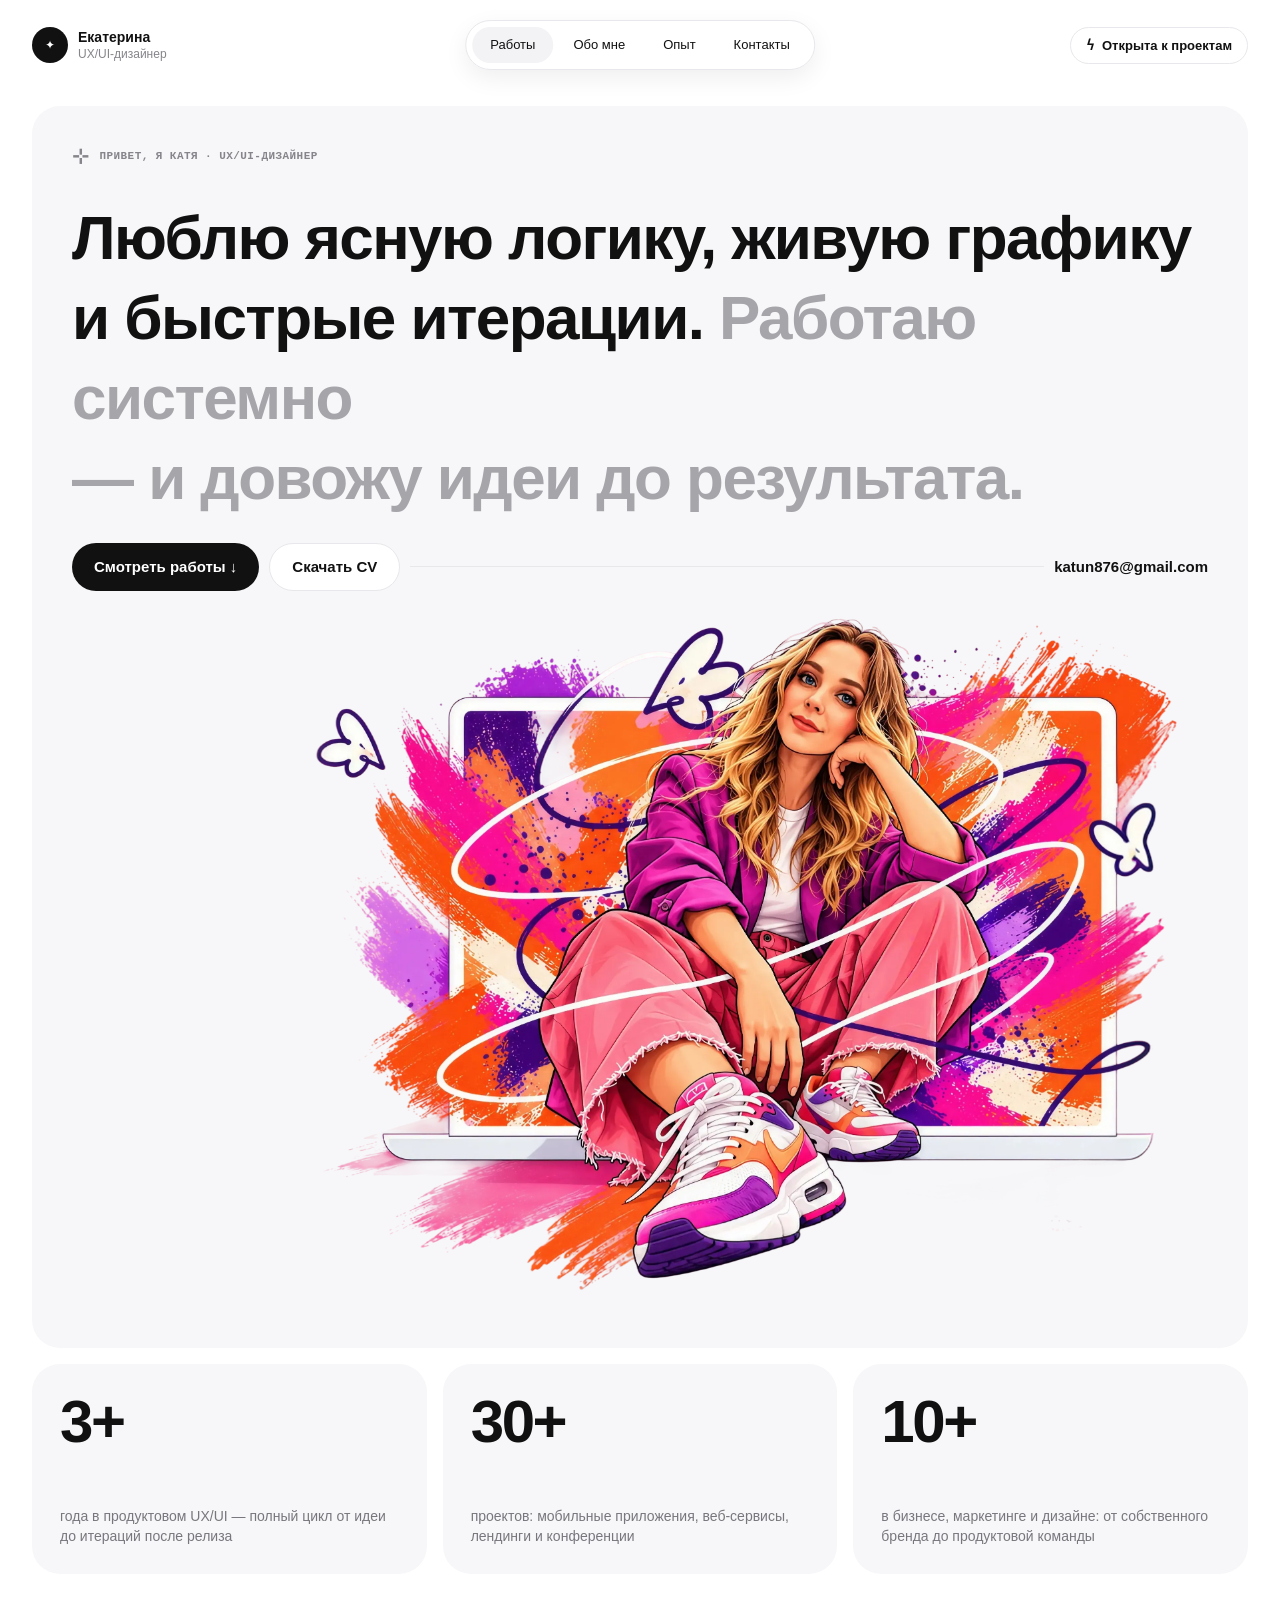
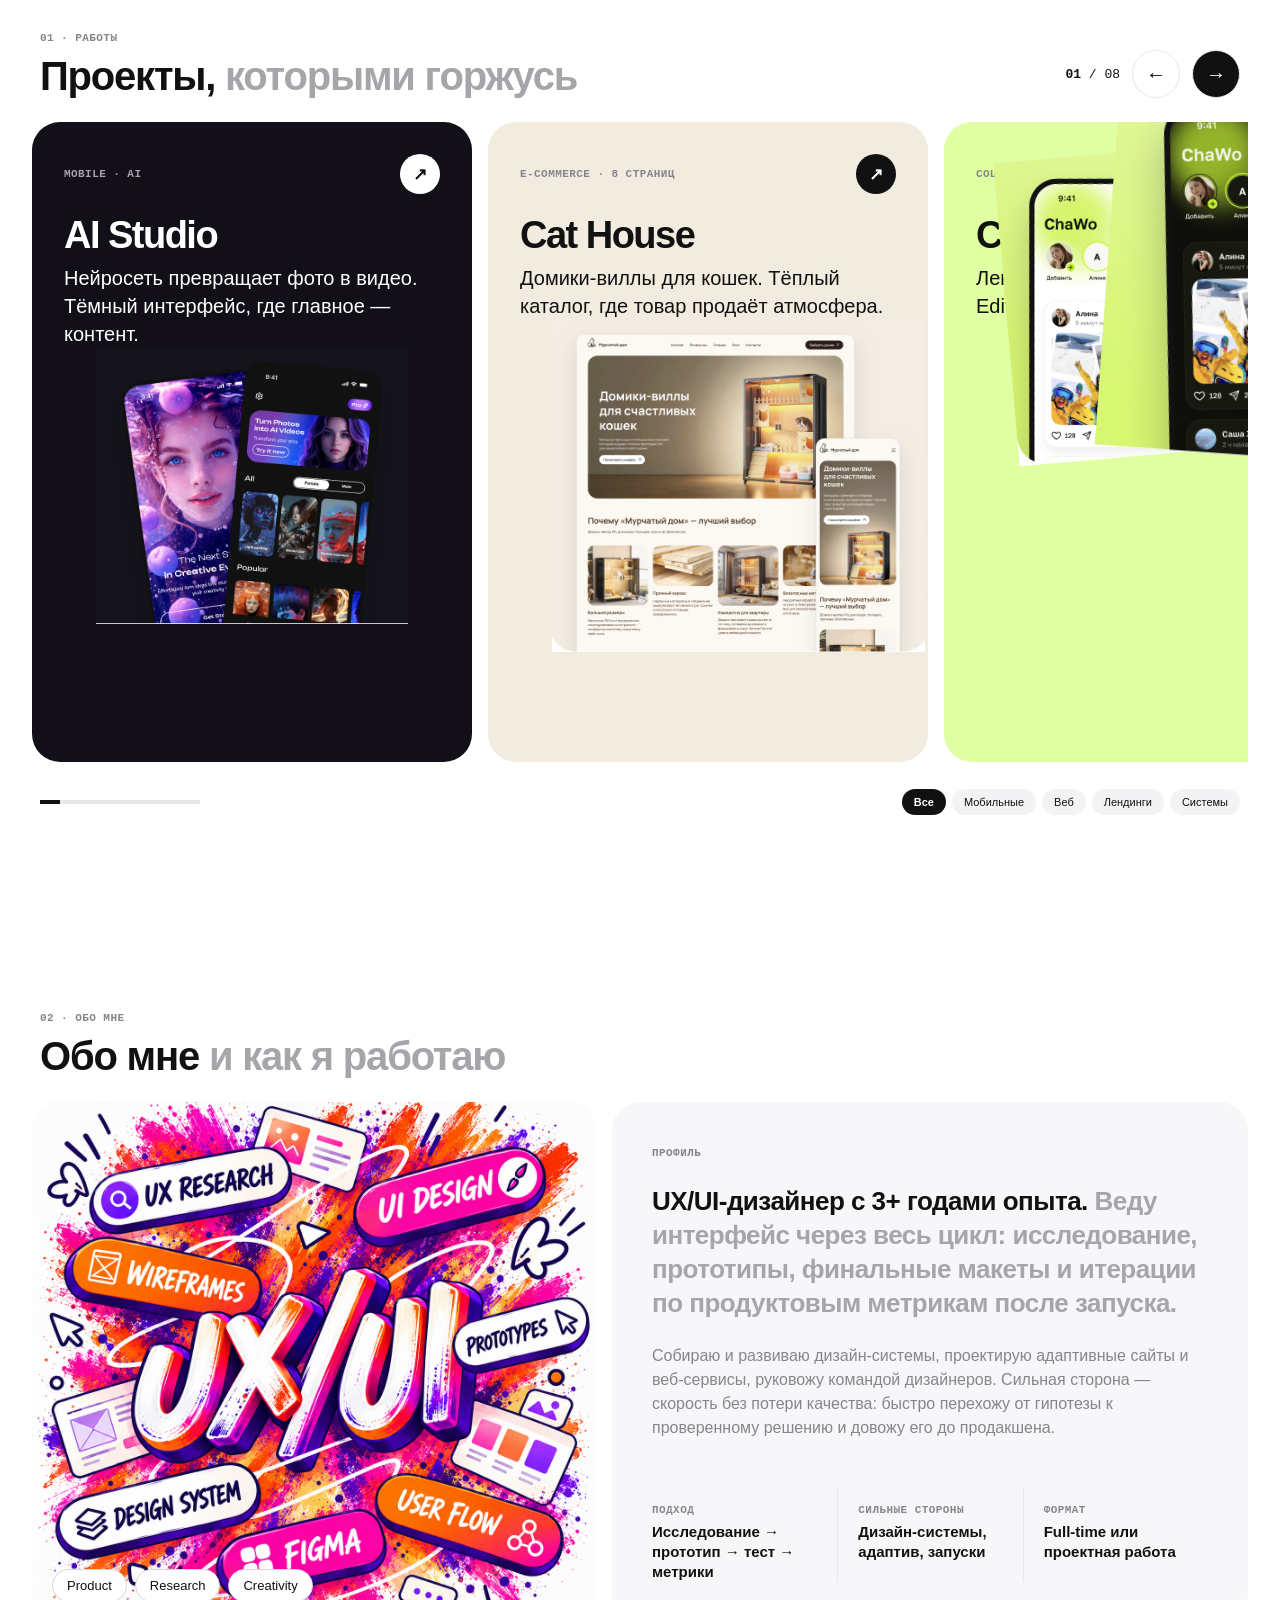
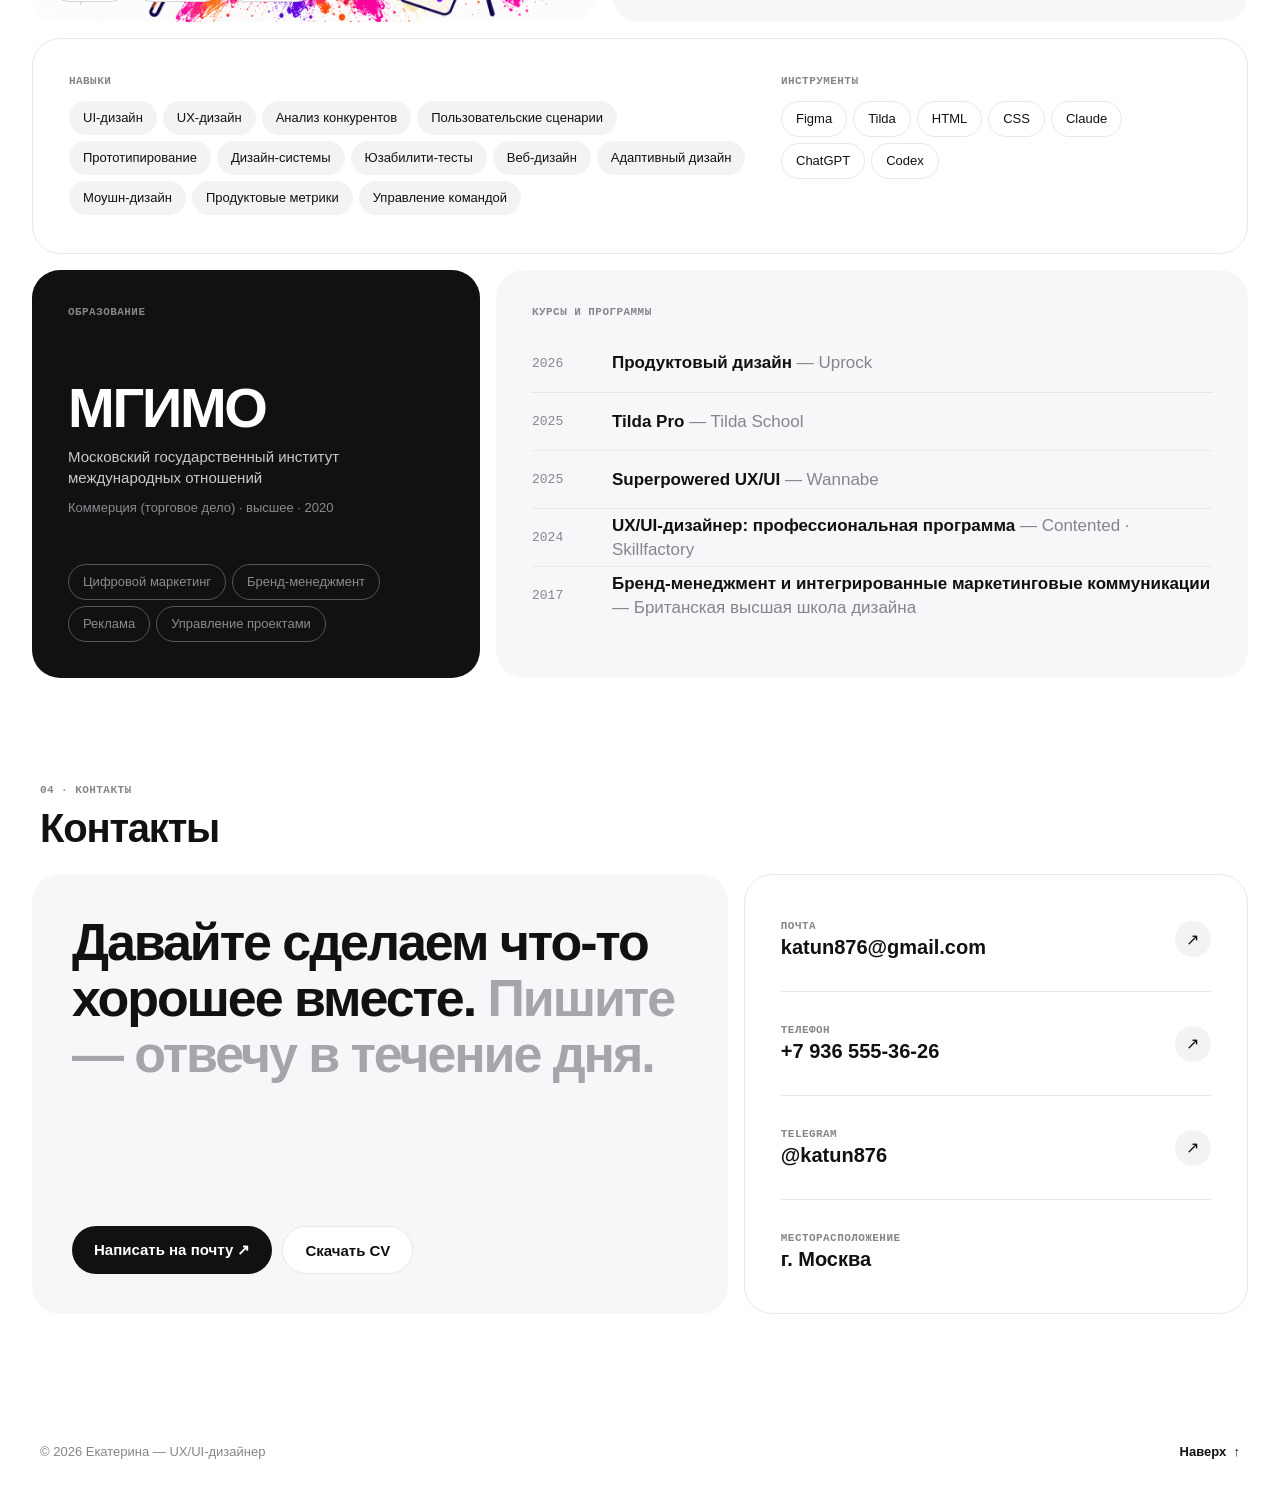
==== index.html @ 4072b6c9 "Upload portfolio site" ====
<!doctype html>
<html lang="ru">
<head>
  <meta charset="utf-8">
  <meta name="viewport" content="width=device-width, initial-scale=1">
  <meta name="description" content="Портфолио Екатерины — UX/UI-дизайнера">
  <title>Екатерина — UX/UI-дизайнер</title>
  <link rel="icon" type="image/svg+xml" href="data:image/svg+xml,%3Csvg xmlns='http://www.w3.org/2000/svg' viewBox='0 0 64 64'%3E%3Crect width='64' height='64' rx='16' fill='%23111111'/%3E%3Cpath d='M32 10l5.5 16.5L54 32l-16.5 5.5L32 54l-5.5-16.5L10 32l16.5-5.5L32 10z' fill='%23F5FF5C'/%3E%3C/svg%3E">
  <link rel="stylesheet" href="styles.css">
</head>
<body>
  <header class="site-header shell">
    <a class="identity" href="#top" aria-label="В начало страницы">
      <span class="identity__mark">✦</span>
      <span><b>Екатерина</b><small>UX/UI-дизайнер</small></span>
    </a>
    <nav class="nav" aria-label="Основная навигация">
      <a href="#works">Работы</a><a href="#about">Обо мне</a><a href="#experience">Опыт</a><a href="#contacts">Контакты</a>
    </nav>
    <a class="availability" href="mailto:katun876@gmail.com">ϟ&nbsp; Открыта к проектам</a>
    <button class="menu-button" type="button" aria-expanded="false" aria-controls="mobile-nav">Меню&nbsp; ☰</button>
    <div class="mobile-nav" id="mobile-nav">
      <a href="#works">Работы</a><a href="#about">Обо мне</a><a href="#experience">Опыт</a><a href="#contacts">Контакты</a>
    </div>
  </header>

  <main id="top">
    <section class="hero shell">
      <div class="eyebrow"><span>⊹</span> Привет, я Катя · UX/UI-дизайнер</div>
      <h1>Люблю ясную логику, живую графику<br class="desktop-only"> и быстрые итерации. <span>Работаю системно<br class="desktop-only"> — и довожу идеи до результата.</span></h1>
      <div class="hero__actions">
        <a class="button button--dark" href="#works">Смотреть работы ↓</a>
        <a class="button button--light cv-link" href="mailto:katun876@gmail.com?subject=Запрос%20CV">Скачать CV</a>
        <span class="hero__line"></span>
        <a class="hero__email" href="mailto:katun876@gmail.com">katun876@gmail.com</a>
      </div>
      <div class="hero__art"><picture><source media="(max-width: 700px)" srcset="assets/hero-mobile.png"><img src="assets/hero.png" alt="Яркая иллюстрация дизайнера за ноутбуком"></picture></div>
    </section>

    <section class="stats shell" aria-label="Опыт в цифрах">
      <article><strong>3+</strong><p>года в продуктовом UX/UI — полный цикл от идеи до итераций после релиза</p></article>
      <article><strong>30+</strong><p>проектов: мобильные приложения, веб-сервисы, лендинги и конференции</p></article>
      <article><strong>10+</strong><p>в бизнесе, маркетинге и дизайне: от собственного бренда до продуктовой команды</p></article>
    </section>

    <section class="works shell section" id="works">
      <div class="section-heading">
        <div><small>01 · Работы</small><h2>Проекты, <span>которыми горжусь</span></h2></div>
        <div class="carousel-nav"><span><b id="current-slide">01</b> / 08</span><button id="prev" aria-label="Предыдущая работа">←</button><button id="next" aria-label="Следующая работа">→</button></div>
      </div>
      <div class="project-track" id="project-track" tabindex="0">
        <article class="project project--ai">
          <div class="project__meta"><span>Mobile · AI</span><b>↗</b></div><h3>AI Studio</h3>
          <p>Нейросеть превращает фото в видео. Тёмный интерфейс, где главное — контент.</p>
          <img src="assets/project-ai.png" alt="Экраны мобильного приложения AI Studio">
        </article>
        <article class="project project--cat">
          <div class="project__meta"><span>E-commerce · 8 страниц</span><b>↗</b></div><h3>Cat House</h3>
          <p>Домики-виллы для кошек. Тёплый каталог, где товар продаёт атмосфера.</p>
          <img src="assets/project-cat.png" alt="Макет интернет-магазина Cat House">
        </article>
        <article class="project project--chawo">
          <div class="project__meta"><span>Соцсеть · 4 концепта</span><b>↗</b></div><h3>ChaWo</h3>
          <p>Лента соцсети в двух стилях — Glass и Editorial, светлая и тёмная.</p>
          <div class="phones"><img src="assets/project-chawo-a.png" alt="Светлый экран ChaWo"><img src="assets/project-chawo-b.png" alt="Тёмный экран ChaWo"></div>
        </article>
        <article class="project project--camp"><div class="project__meta"><span>Лендинг · 2025</span><b>↗</b></div><h3>BigTech Camp</h3><p>Карьерный лагерь для тех, кто хочет войти в большую технологическую компанию.</p><img class="project-visual project-visual--bigtech" src="assets/project-bigtech.png" alt="Визуал проекта BigTech Camp"></article>
        <article class="project project--workspace"><div class="project__meta"><span>Web-service · UX/UI</span><b>↗</b></div><h3>Workspace</h3><p>Сервис для спокойной командной работы и прозрачного статуса задач.</p><div class="workspace-visual"><img src="assets/project-workspace-a.png" alt="Экран видеонаблюдения Workspace"><img src="assets/project-workspace-b.png" alt="Второй экран Workspace"></div></article>
        <article class="project project--mars"><div class="project__meta"><span>Лендинг · концепт</span><b>↗</b></div><h3>Mars Meal</h3><p>Сервис доставки еды с космическим характером и яркой графикой.</p><img class="project-visual project-visual--mars" src="assets/project-mars.jpg" alt="Визуал проекта Mars Meal"></article>
        <article class="project project--anwin"><div class="project__meta"><span>E-commerce · UX</span><b>↗</b></div><h3>ANWIN</h3><p>Каталог, где сложный выбор становится быстрым и понятным.</p><img class="project-visual project-visual--anwin" src="assets/project-anwin.png" alt="Макет сайта ANWIN"></article>
        <article class="project project--more"><div class="project__meta"><span>Больше работ</span><b>↗</b></div><h3>Полное портфолио</h3><p>Покажу процесс, исследования и ещё больше макетов — напишите мне.</p><a class="button button--light" href="mailto:katun876@gmail.com">Подробнее ↗</a></article>
      </div>
      <div class="track-footer"><span class="progress"><i></i></span><div class="filters"><b>Все</b><span>Мобильные</span><span>Веб</span><span>Лендинги</span><span>Системы</span></div></div>
    </section>

    <section class="about shell section" id="about">
      <div class="section-heading"><div><small>02 · Обо мне</small><h2>Обо мне <span>и как я работаю</span></h2></div></div>
      <div class="about-grid">
        <article class="about-art"><picture><source media="(max-width: 700px)" srcset="assets/about-mobile.png"><img src="assets/about-desktop.png" alt="Иллюстрация о процессе UX/UI-дизайна"></picture><div><span>Product</span><span>Research</span><span>Creativity</span></div></article>
        <article class="profile-card">
          <div><small>Профиль</small><h3>UX/UI-дизайнер с 3+ годами опыта. <span>Веду интерфейс через весь цикл: исследование, прототипы, финальные макеты и итерации по продуктовым метрикам после запуска.</span></h3><p>Собираю и развиваю дизайн-системы, проектирую адаптивные сайты и веб-сервисы, руковожу командой дизайнеров. Сильная сторона — скорость без потери качества: быстро перехожу от гипотезы к проверенному решению и довожу его до продакшена.</p></div>
          <div class="profile-facts"><div><small>Подход</small><b>Исследование → прототип → тест → метрики</b></div><div><small>Сильные стороны</small><b>Дизайн-системы, адаптив, запуски</b></div><div><small>Формат</small><b>Full-time или проектная работа</b></div></div>
        </article>
      </div>
    </section>

    <section class="skills shell" aria-label="Навыки и инструменты">
      <div><small>Навыки</small><div class="chips"><span>UI-дизайн</span><span>UX-дизайн</span><span>Анализ конкурентов</span><span>Пользовательские сценарии</span><span>Прототипирование</span><span>Дизайн-системы</span><span>Юзабилити-тесты</span><span>Веб-дизайн</span><span>Адаптивный дизайн</span><span>Моушн-дизайн</span><span>Продуктовые метрики</span><span>Управление командой</span></div></div>
      <div><small>Инструменты</small><div class="chips chips--outline"><span>Figma</span><span>Tilda</span><span>HTML</span><span>CSS</span><span>Claude</span><span>ChatGPT</span><span>Codex</span></div></div>
    </section>

    <section class="education shell" id="experience">
      <article class="university"><small>Образование</small><div><h2>МГИМО</h2><p>Московский государственный институт международных отношений</p><em>Коммерция (торговое дело) · высшее · 2020</em></div><div class="chips chips--dark"><span>Цифровой маркетинг</span><span>Бренд-менеджмент</span><span>Реклама</span><span>Управление проектами</span></div></article>
      <article class="courses"><small>Курсы и программы</small><ul><li><time>2026</time><b>Продуктовый дизайн <span>— Uprock</span></b></li><li><time>2025</time><b>Tilda Pro <span>— Tilda School</span></b></li><li><time>2025</time><b>Superpowered UX/UI <span>— Wannabe</span></b></li><li><time>2024</time><b>UX/UI-дизайнер: профессиональная программа <span>— Contented · Skillfactory</span></b></li><li><time>2017</time><b>Бренд-менеджмент и интегрированные маркетинговые коммуникации <span>— Британская высшая школа дизайна</span></b></li></ul></article>
    </section>

    <section class="contacts shell section" id="contacts">
      <div class="section-heading"><div><small>04 · Контакты</small><h2>Контакты</h2></div></div>
      <div class="contact-grid">
        <article class="cta"><h2>Давайте сделаем что-то хорошее вместе. <span>Пишите — отвечу в течение дня.</span></h2><div><a class="button button--dark" href="mailto:katun876@gmail.com">Написать на почту ↗</a><a class="button button--light cv-link" href="mailto:katun876@gmail.com?subject=Запрос%20CV">Скачать CV</a></div></article>
        <article class="contact-list"><a href="mailto:katun876@gmail.com"><span><small>Почта</small><b>katun876@gmail.com</b></span><i>↗</i></a><a href="tel:+79365553626"><span><small>Телефон</small><b>+7 936 555-36-26</b></span><i>↗</i></a><a href="https://t.me/katun876"><span><small>Telegram</small><b>@katun876</b></span><i>↗</i></a><div><span><small>Месторасположение</small><b>г. Москва</b></span></div></article>
      </div>
    </section>
  </main>

  <footer class="footer shell"><span>© 2026 Екатерина — UX/UI-дизайнер</span><a href="#top">Наверх&nbsp; ↑</a></footer>
  <script src="script.js"></script>
</body>
</html>
---- styles.css ----
:root{--ink:#111;--muted:#85858b;--soft:#a5a5aa;--panel:#f7f7f9;--line:#e8e8ec;--radius:28px}*{box-sizing:border-box}html{scroll-behavior:smooth}body{margin:0;color:var(--ink);background:#fff;font-family:Inter,-apple-system,BlinkMacSystemFont,"Segoe UI",Arial,sans-serif;-webkit-font-smoothing:antialiased}.shell{width:calc(100% - 64px);max-width:1376px;margin-left:auto;margin-right:auto}a{color:inherit;text-decoration:none}.site-header{height:106px;display:flex;align-items:flex-start;padding-top:20px;position:relative}.identity{width:300px;display:flex;align-items:center;gap:10px;margin-top:7px}.identity__mark{width:36px;height:36px;border-radius:50%;display:grid;place-items:center;background:#111;color:#fff;font-size:12px}.identity span:last-child{display:flex;flex-direction:column}.identity b{font-size:14px;line-height:18px}.identity small{font-size:12px;color:var(--muted);line-height:16px}.nav{position:absolute;left:50%;transform:translateX(-50%);height:50px;border:1px solid var(--line);border-radius:999px;padding:6px;display:flex;gap:2px;box-shadow:0 8px 24px #1111}.nav a{font-size:13px;padding:10px 18px;border-radius:99px}.nav a:first-child{background:#f3f3f6}.availability{margin:7px 0 0 auto;border:1px solid var(--line);border-radius:99px;padding:10px 15px;font-size:13px;font-weight:600}.menu-button,.mobile-nav{display:none}.hero{height:1242px;border-radius:var(--radius);background:var(--panel);padding:40px;overflow:hidden;display:flex;flex-direction:column}.eyebrow,section small,.project__meta span,.contact-list small{font-family:"IBM Plex Mono",ui-monospace,SFMono-Regular,Menlo,monospace;text-transform:uppercase;color:var(--muted);letter-spacing:.04em;font-size:11px;font-weight:600}.eyebrow{display:flex;gap:10px;align-items:center}.eyebrow span{font:700 20px/1 Inter,sans-serif}.hero h1{margin:32px 0 24px;font-size:62px;line-height:1.29;letter-spacing:-.025em;font-weight:550}.hero h1 span,.section-heading h2 span,.profile-card h3 span,.cta h2 span{color:var(--soft)}.hero__actions{height:50px;display:flex;gap:10px;align-items:center}.button{display:inline-flex;align-items:center;justify-content:center;min-height:48px;padding:13px 22px;border-radius:999px;font-size:15px;font-weight:600;white-space:nowrap}.button--dark{background:#111;color:#fff}.button--light{background:#fff;border:1px solid var(--line)}.hero__line{height:1px;background:var(--line);flex:1}.hero__email{font-size:15px;font-weight:600}.hero__art{flex:1;min-height:0;margin-top:32px;display:flex;justify-content:center;align-items:flex-end}.hero__art img{width:120%;max-width:none;height:100%;object-fit:contain}.stats{height:226px;padding:16px 0 0;display:grid;grid-template-columns:repeat(3,1fr);gap:16px}.stats article{background:var(--panel);border-radius:var(--radius);padding:28px;display:flex;flex-direction:column;justify-content:space-between}.stats strong{font-size:60px;line-height:1;letter-spacing:-.04em}.stats p{font-size:14px;line-height:20px;margin:0;color:#77777d;max-width:390px}.section{scroll-margin-top:20px}.works{height:932px;padding-top:48px;overflow:visible}.section-heading{min-height:100px;padding:0 8px 24px;display:flex;justify-content:space-between;align-items:flex-end}.section-heading small{display:block;margin-bottom:10px}.section-heading h2{font-size:40px;line-height:44px;letter-spacing:-.03em;margin:0}.carousel-nav{display:flex;align-items:center;gap:12px;font:13px ui-monospace,monospace}.carousel-nav button{width:48px;height:48px;border-radius:50%;border:1px solid var(--line);background:#fff;font-size:20px;cursor:pointer}.carousel-nav button:last-child{background:#111;color:#fff}.project-track{height:640px;display:flex;gap:16px;overflow-x:auto;scroll-snap-type:x mandatory;scrollbar-width:none}.project-track::-webkit-scrollbar{display:none}.project{position:relative;flex:0 0 440px;height:640px;border-radius:28px;padding:32px;overflow:hidden;scroll-snap-align:start}.project__meta{display:flex;align-items:center;justify-content:space-between}.project__meta b{display:grid;place-items:center;width:40px;height:40px;border-radius:50%;font-size:17px}.project h3{font-size:38px;line-height:46px;margin:18px 0 6px;letter-spacing:-.04em}.project p{font-size:20px;line-height:28px;margin:0;max-width:376px}.project>img{position:absolute;bottom:-1px;left:32px;width:calc(100% - 64px)}.project--ai{background:#130f18;color:#fff}.project--ai .project__meta span{color:#aaa1ad}.project--ai .project__meta b{background:#fff;color:#111}.project--cat{background:#f2ece0}.project--cat .project__meta b,.project--chawo .project__meta b{background:#111;color:#fff}.project--cat>img{bottom:0;width:373px}.project--chawo{background:#dfffa2}.phones img{position:absolute;width:272px;bottom:-135px}.phones img:first-child{left:30px;transform:rotate(-5deg)}.phones img:last-child{right:-28px;transform:rotate(4deg)}.project--camp{background:#ec553e;color:#111}.project--workspace{background:#d4d6ff}.project--mars{background:#151849;color:#fff}.project--anwin{background:#ededed}.project--more{background:#111;color:#fff;display:flex;flex-direction:column}.project--more .button{margin-top:auto;color:#111;align-self:flex-start}.project-placeholder{font-size:80px;font-weight:800;line-height:.78;letter-spacing:-.08em;position:absolute;bottom:30px;right:28px;opacity:.84}.track-footer{height:80px;display:flex;align-items:center;justify-content:space-between;padding:0 8px}.progress{width:160px;height:4px;background:#e6e6e8;display:block}.progress i{display:block;height:100%;width:20%;background:#111;transition:width .2s}.filters{display:flex;gap:6px}.filters>*{padding:7px 12px;border-radius:99px;background:#f3f3f6;font-size:11px}.filters b{background:#111;color:#fff}.about{height:732px}.about .section-heading{height:196px;padding-top:96px}.about-grid{height:520px;display:grid;grid-template-columns:564px 1fr;gap:16px}.about-art{position:relative;border-radius:var(--radius);overflow:hidden;background:#eee}.about-art picture,.about-art img{width:100%;height:100%;display:block;object-fit:cover}.about-art>div{position:absolute;bottom:20px;left:20px;display:flex;gap:8px}.about-art span{background:#fff;border:1px solid #d6d6d6;border-radius:99px;padding:8px 14px;font-size:13px}.profile-card{background:var(--panel);border-radius:var(--radius);padding:40px;display:flex;flex-direction:column;justify-content:space-between}.profile-card h3{font-size:26px;line-height:34px;letter-spacing:-.02em;margin:24px 0}.profile-card p{font-size:16px;line-height:24px;color:var(--muted);margin:0}.profile-facts{display:grid;grid-template-columns:repeat(3,1fr)}.profile-facts>div{padding-top:16px}.profile-facts>div+div{border-left:1px solid var(--line);padding-left:20px}.profile-facts small{display:block;margin-bottom:6px}.profile-facts b{font-size:15px;line-height:20px}.skills{min-height:216px;border:1px solid var(--line);border-radius:var(--radius);padding:36px;display:grid;grid-template-columns:1fr 430px;gap:28px}.skills small,.university small,.courses>small{display:block;margin-bottom:14px}.chips{display:flex;flex-wrap:wrap;gap:6px}.chips span{padding:8px 14px;border-radius:99px;background:#f3f3f6;font-size:13px;line-height:18px}.chips--outline span{background:#fff;border:1px solid var(--line)}.education{height:424px;padding-top:16px;display:grid;grid-template-columns:448px 1fr;gap:16px}.university{height:408px;border-radius:var(--radius);padding:36px;background:#111;color:#fff;display:flex;flex-direction:column;justify-content:space-between}.university h2{font-size:56px;line-height:56px;letter-spacing:-.04em;margin:0 0 10px}.university p{font-size:15px;line-height:21px;color:#c9c9ce;margin:0 0 10px}.university em{font-style:normal;color:#8a8a90;font-size:13px}.chips--dark span{background:transparent;border:1px solid #555;color:#8a8a90}.courses{background:var(--panel);border-radius:var(--radius);padding:36px 36px 14px}.courses ul{list-style:none;padding:0;margin:16px 0 0}.courses li{min-height:58px;border-top:1px solid var(--line);display:grid;grid-template-columns:80px 1fr;align-items:center}.courses li:first-child{border-top:0}.courses time{font:13px ui-monospace,monospace;color:var(--muted)}.courses b{font-size:17px;line-height:24px}.courses b span{color:var(--muted);font-weight:500}.contacts{height:748px}.contacts .section-heading{height:196px;padding-top:96px}.contact-grid{display:grid;grid-template-columns:1.38fr 1fr;gap:16px}.cta,.contact-list{height:440px;border-radius:var(--radius)}.cta{padding:40px;background:var(--panel);display:flex;flex-direction:column;justify-content:space-between}.cta h2{font-size:52px;line-height:56px;letter-spacing:-.04em;margin:0}.cta>div{display:flex;gap:10px}.contact-list{border:1px solid var(--line);padding:12px 36px}.contact-list>a,.contact-list>div{height:104px;border-top:1px solid var(--line);display:flex;align-items:center;justify-content:space-between}.contact-list>a:first-child{border-top:0}.contact-list span{display:flex;flex-direction:column;gap:4px}.contact-list b{font-size:20px}.contact-list i{font-style:normal;width:36px;height:36px;border-radius:50%;background:#f3f3f6;display:grid;place-items:center}.footer{height:80px;display:flex;align-items:flex-start;padding:18px 8px 0;justify-content:space-between;color:var(--muted);font-size:13px}.footer a{color:#111;font-weight:600}
@media(max-width:700px){:root{--radius:18px}.shell{width:calc(100% - 32px);max-width:none}.site-header{height:74px;padding-top:12px;align-items:flex-start}.identity,.nav{display:none}.availability{margin:0;font-size:11px;height:36px;padding:9px 12px}.menu-button{display:block;margin-left:auto;height:36px;border:1px solid var(--line);border-radius:99px;padding:0 13px;background:#fff;font-weight:600}.mobile-nav{display:flex;position:absolute;z-index:10;top:54px;right:0;left:0;flex-direction:column;background:#111;color:#fff;border-radius:18px;padding:10px;opacity:0;pointer-events:none;transform:translateY(-8px);transition:.2s}.mobile-nav.open{opacity:1;pointer-events:auto;transform:none}.mobile-nav a{padding:13px}.desktop-only{display:none}.hero{height:658px;padding:22px;border-radius:18px}.eyebrow{font-size:8px;gap:6px}.eyebrow span{font-size:13px}.hero h1{font-size:29px;line-height:31px;letter-spacing:-.035em;margin:18px 0 16px}.hero__actions{height:42px}.button{min-height:42px;padding:10px 16px;font-size:12px}.hero__actions .cv-link{font-size:0;width:42px;padding:0}.hero__actions .cv-link:after{content:"CV";font-size:12px}.hero__line,.hero__email{display:none}.hero__art{margin:14px -12px -8px;align-items:center}.hero__art img{width:145%;height:auto}.stats{height:486px;padding-top:12px;display:flex;flex-direction:column;gap:8px}.stats article{height:150px;padding:22px;border-radius:18px}.stats strong{font-size:48px}.stats p{font-size:11px;line-height:15px;max-width:290px}.works{height:740px;padding-top:12px;overflow:hidden}.section-heading{min-height:132px;padding:40px 8px 12px;align-items:flex-end}.section-heading small{font-size:8px;margin-bottom:7px}.section-heading h2{font-size:26px;line-height:28px;max-width:300px}.carousel-nav{gap:6px}.carousel-nav>span{display:none}.carousel-nav button{width:32px;height:32px;font-size:14px}.project-track{height:448px;overflow-x:auto;gap:12px}.project{flex-basis:308px;height:448px;padding:22px;border-radius:18px}.project__meta span{font-size:8px}.project__meta b{width:30px;height:30px;font-size:12px}.project h3{font-size:26px;line-height:30px;margin:12px 0 4px}.project p{font-size:14px;line-height:18px}.project>img{left:22px;width:calc(100% - 44px)}.project--cat>img{bottom:0;width:261px}.phones img{width:190px;bottom:-98px}.phones img:first-child{left:12px}.phones img:last-child{right:-25px}.project-placeholder{font-size:60px}.track-footer{height:40px;padding:0}.progress{width:100%;height:4px}.filters{display:none}.about{height:1128px}.about .section-heading{height:139px;padding:40px 8px 12px}.about-grid{height:977px;display:block}.about-art{position:absolute;margin:454px 22px 0;width:calc(100% - 76px);height:296px;z-index:1;background:transparent}.about-art picture,.about-art img{object-fit:contain}.about-art>div{display:none}.profile-card{height:1001px;padding:22px;border-radius:18px;justify-content:flex-start}.profile-card h3{font-size:20px;line-height:26px;margin:20px 0}.profile-card p{font-size:14px;line-height:20px}.profile-facts{display:block;margin-top:auto}.profile-facts>div{min-height:69px;padding:15px 0}.profile-facts>div+div{border-left:0;border-top:1px solid var(--line);padding-left:0}.profile-facts small{font-size:8px}.profile-facts b{font-size:13px;line-height:18px}.skills{min-height:518px;margin-top:12px;padding:22px;display:block;border-radius:18px}.skills>div+div{margin-top:24px}.skills small{font-size:8px}.chips{gap:6px}.chips span{font-size:11px;line-height:16px;padding:7px 11px}.education{height:auto;padding-top:12px;display:block}.university{height:336px;padding:22px;border-radius:18px}.university h2{font-size:40px;line-height:40px}.university p{font-size:12px;line-height:16px}.university em{font-size:10px}.chips--dark span{font-size:10px;padding:6px 10px}.courses{min-height:471px;margin-top:12px;padding:22px 22px 10px;border-radius:18px}.courses>small{font-size:8px}.courses li{min-height:58px;grid-template-columns:56px 1fr}.courses time{font-size:10px}.courses b{font-size:13px;line-height:17px}.contacts{height:auto}.contacts .section-heading{height:127px;padding:40px 8px 12px}.contact-grid{display:block}.cta,.contact-list{height:auto;border-radius:18px}.cta{min-height:302px;padding:22px}.cta h2{font-size:28px;line-height:30px}.cta>div{display:flex;flex-direction:column;align-items:flex-start;gap:8px}.cta .button{min-height:42px}.contact-list{min-height:353px;margin-top:12px;padding:6px 22px}.contact-list>a,.contact-list>div{height:84px}.contact-list small{font-size:8px}.contact-list b{font-size:14px}.contact-list i{width:30px;height:30px}.footer{height:80px;padding:18px 8px 0;font-size:9px}.footer a{font-size:0}.footer a:after{content:"↑";display:grid;place-items:center;width:28px;height:28px;border-radius:50%;background:#f3f3f6;color:#111;font-size:12px}}

.project-visual{position:absolute;z-index:0}.project-visual--bigtech{width:430px!important;left:5px!important;bottom:-125px!important}.workspace-visual{position:absolute;left:28px;right:28px;bottom:26px;height:285px}.workspace-visual img{position:absolute;width:82%;border:5px solid #171721;border-radius:13px;box-shadow:0 18px 35px #0004}.workspace-visual img:first-child{left:0;bottom:0;transform:rotate(-4deg)}.workspace-visual img:last-child{right:-35px;bottom:64px;transform:rotate(5deg)}.project-visual--mars{left:0!important;bottom:0!important;width:100%!important;height:300px;object-fit:cover}.project-visual--anwin{left:0!important;bottom:0!important;width:100%!important;height:auto}.project>*:not(.project-visual):not(.workspace-visual){position:relative;z-index:1}

@media(max-width:700px){.menu-button{background:#f3f3f6;border-color:#f3f3f6}.hero{padding:20px;border-radius:28px;gap:20px}.hero h1{font-size:28px;line-height:32px;margin:0}.eyebrow{font-size:8px}.hero__actions{width:100%;height:48px;gap:10px}.hero__actions .button--dark{flex:1}.hero__actions .cv-link{width:50px;height:48px}.hero__art{position:relative;display:block;flex:none;width:100%;height:296px;margin:0;border-radius:20px;overflow:hidden}.hero__art picture{display:block;width:100%;height:100%}.hero__art img{position:absolute;width:184.58%;height:101.35%;max-width:none;left:-42.29%;top:0;object-fit:fill}.works{height:628px}.track-footer{height:28px}.about-grid{position:relative}.about-art{position:absolute;left:22px;top:454px;width:318px;height:296px;margin:0}.about-art picture,.about-art img{width:318px;height:296px;object-fit:cover}.contacts .section-heading{height:115px}.footer{height:48px}.project-visual--bigtech{width:300px!important;left:4px!important;bottom:-80px!important}.workspace-visual{left:18px;right:18px;bottom:18px;height:190px}.project-visual--mars{height:205px}.project-visual--anwin{height:220px!important;object-fit:cover;object-position:top}}

@media(max-width:700px){body{padding-bottom:32px}.works{height:640px}.project-track{margin-top:12px}.track-footer{height:36px;padding:20px 0 0;align-items:flex-start}.about{height:1116px}.about .section-heading{height:115px;min-height:0;padding-top:40px}.about-grid{height:1001px}.about-art{top:432px}.contacts .section-heading{height:127px;min-height:0;padding-top:52px}.footer{margin-top:12px}}
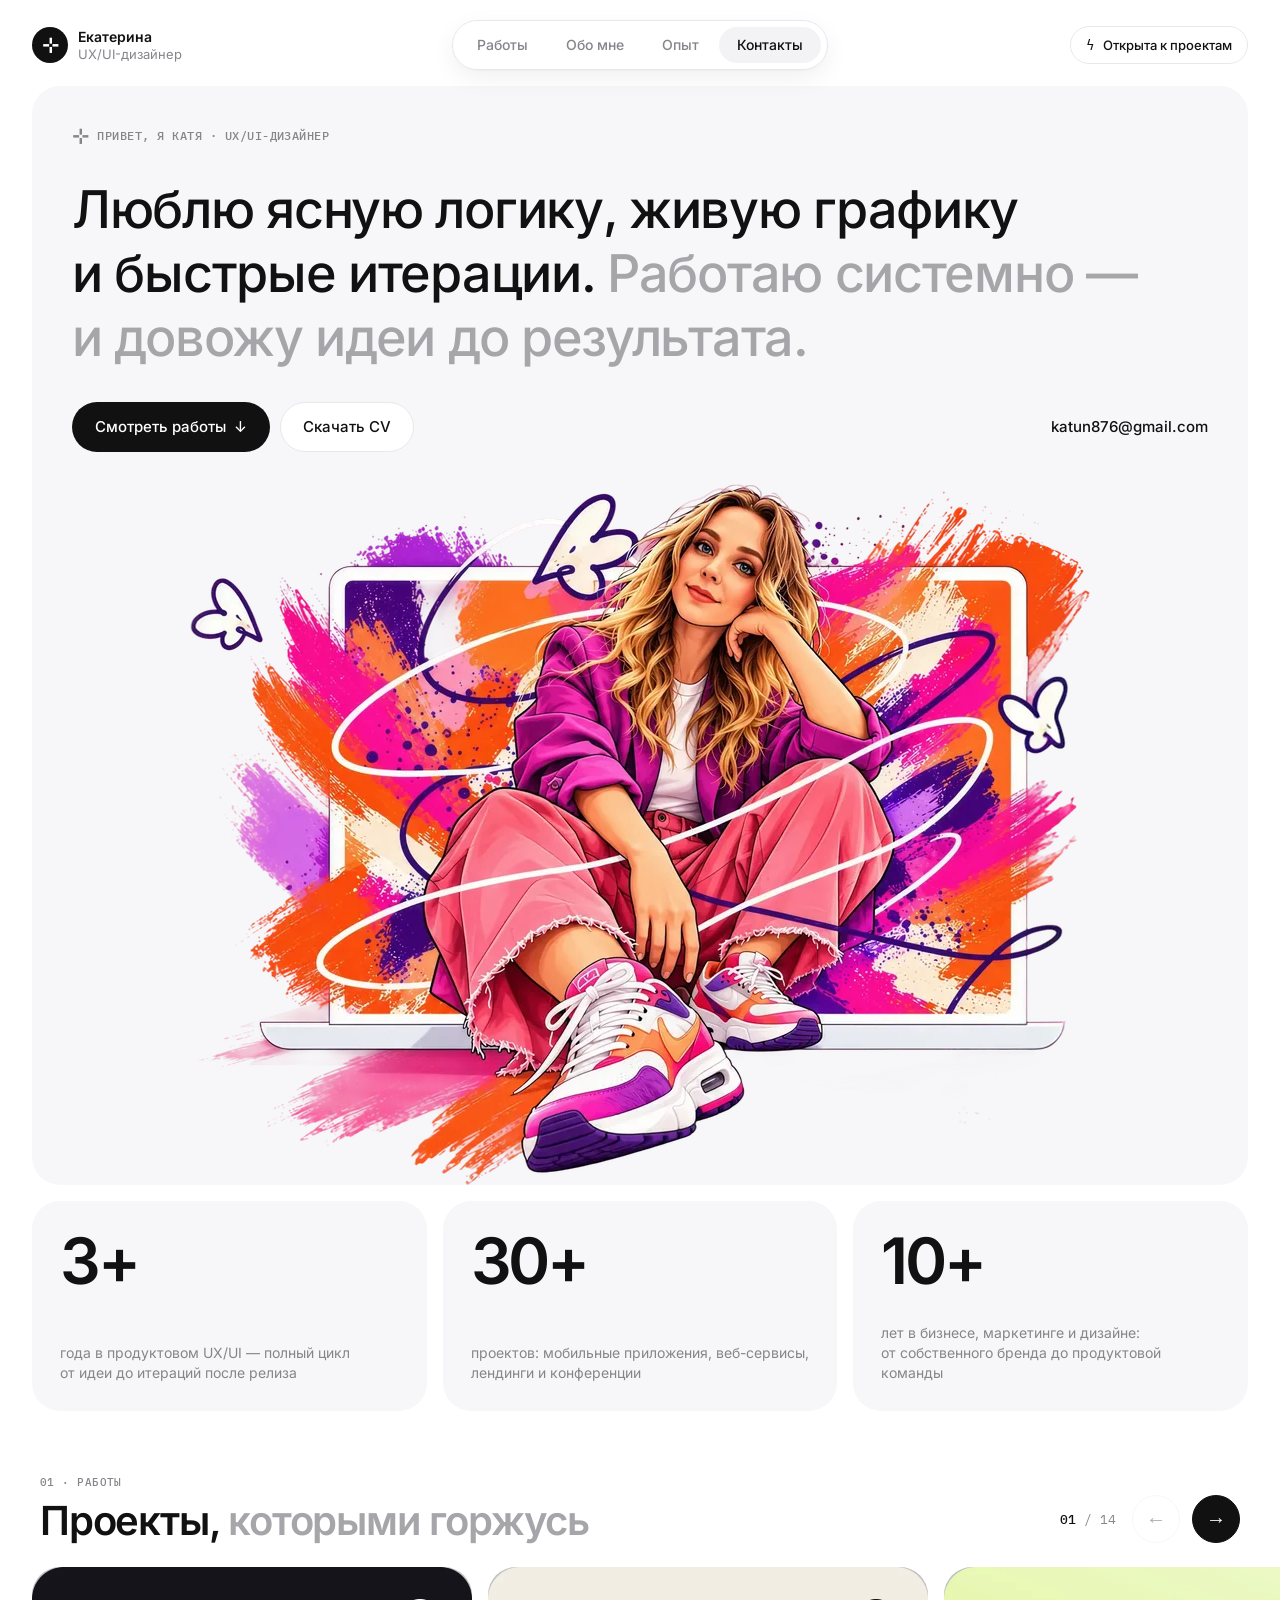
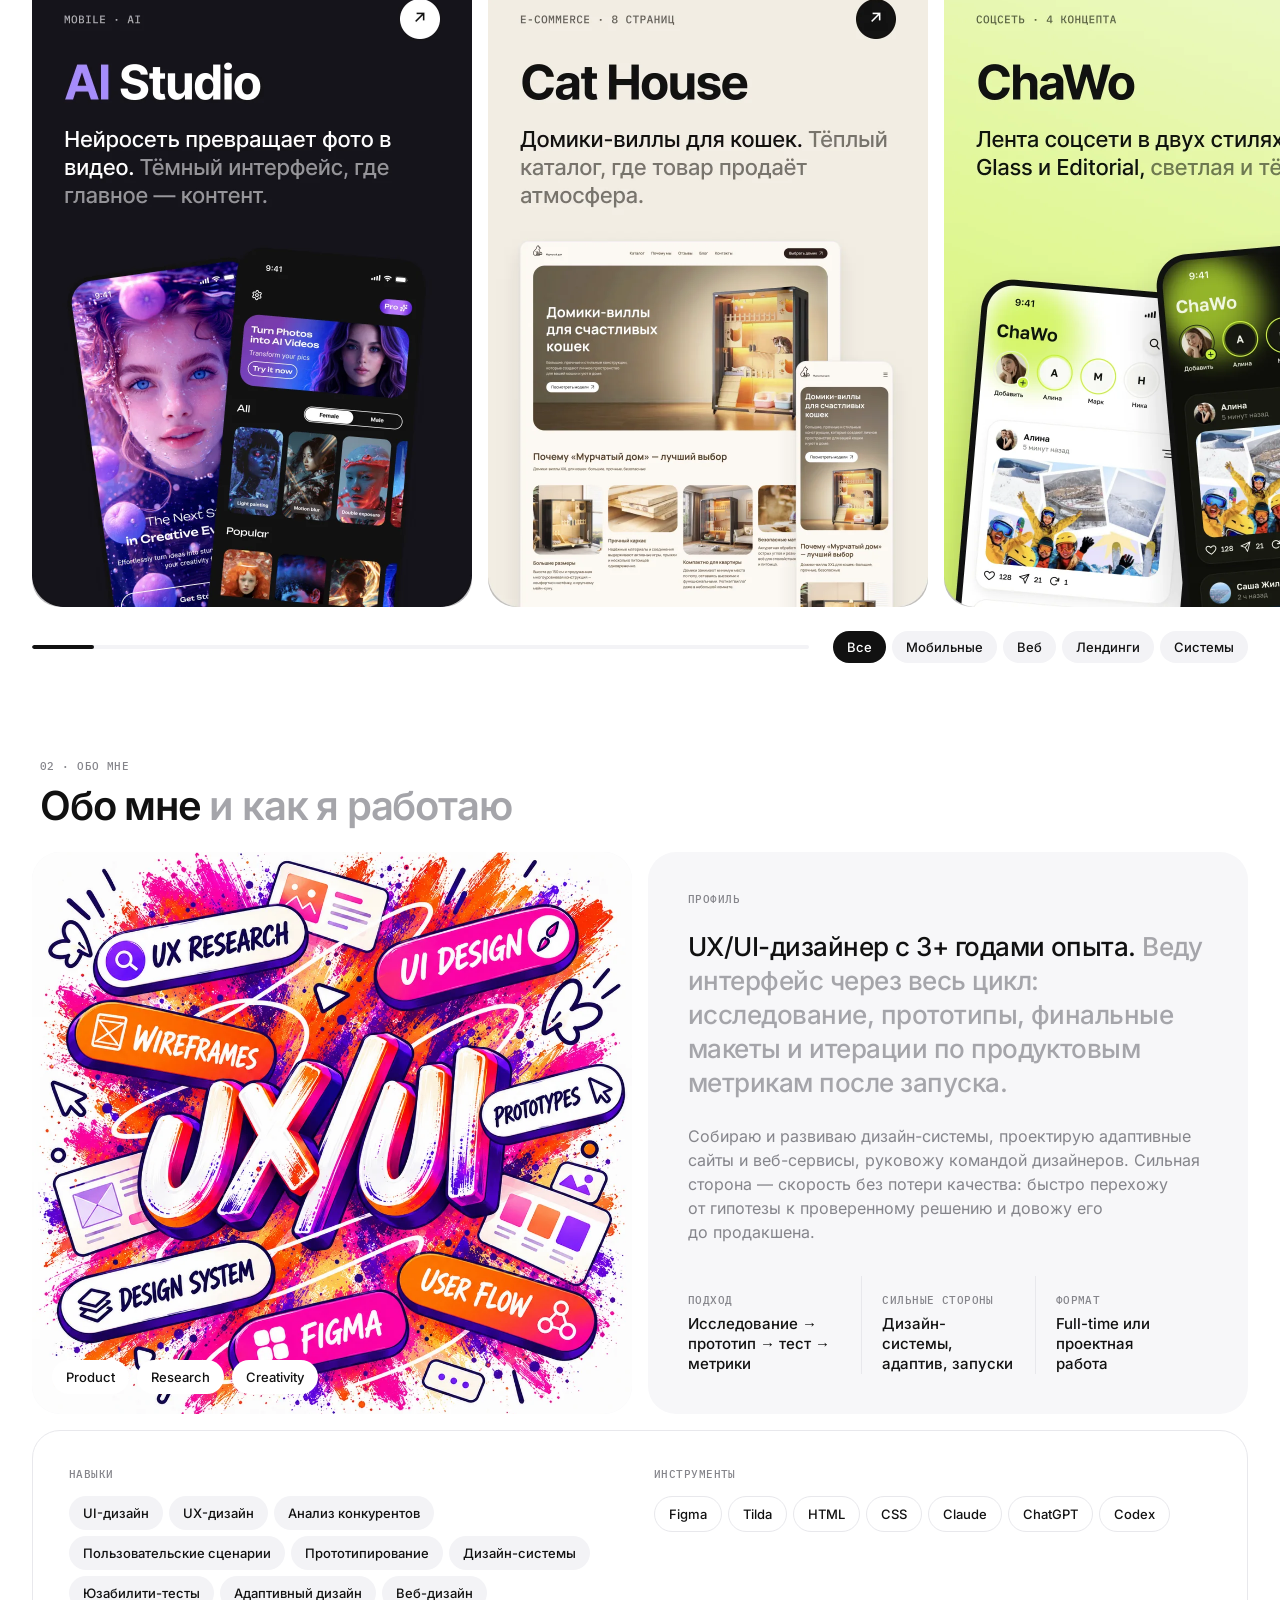
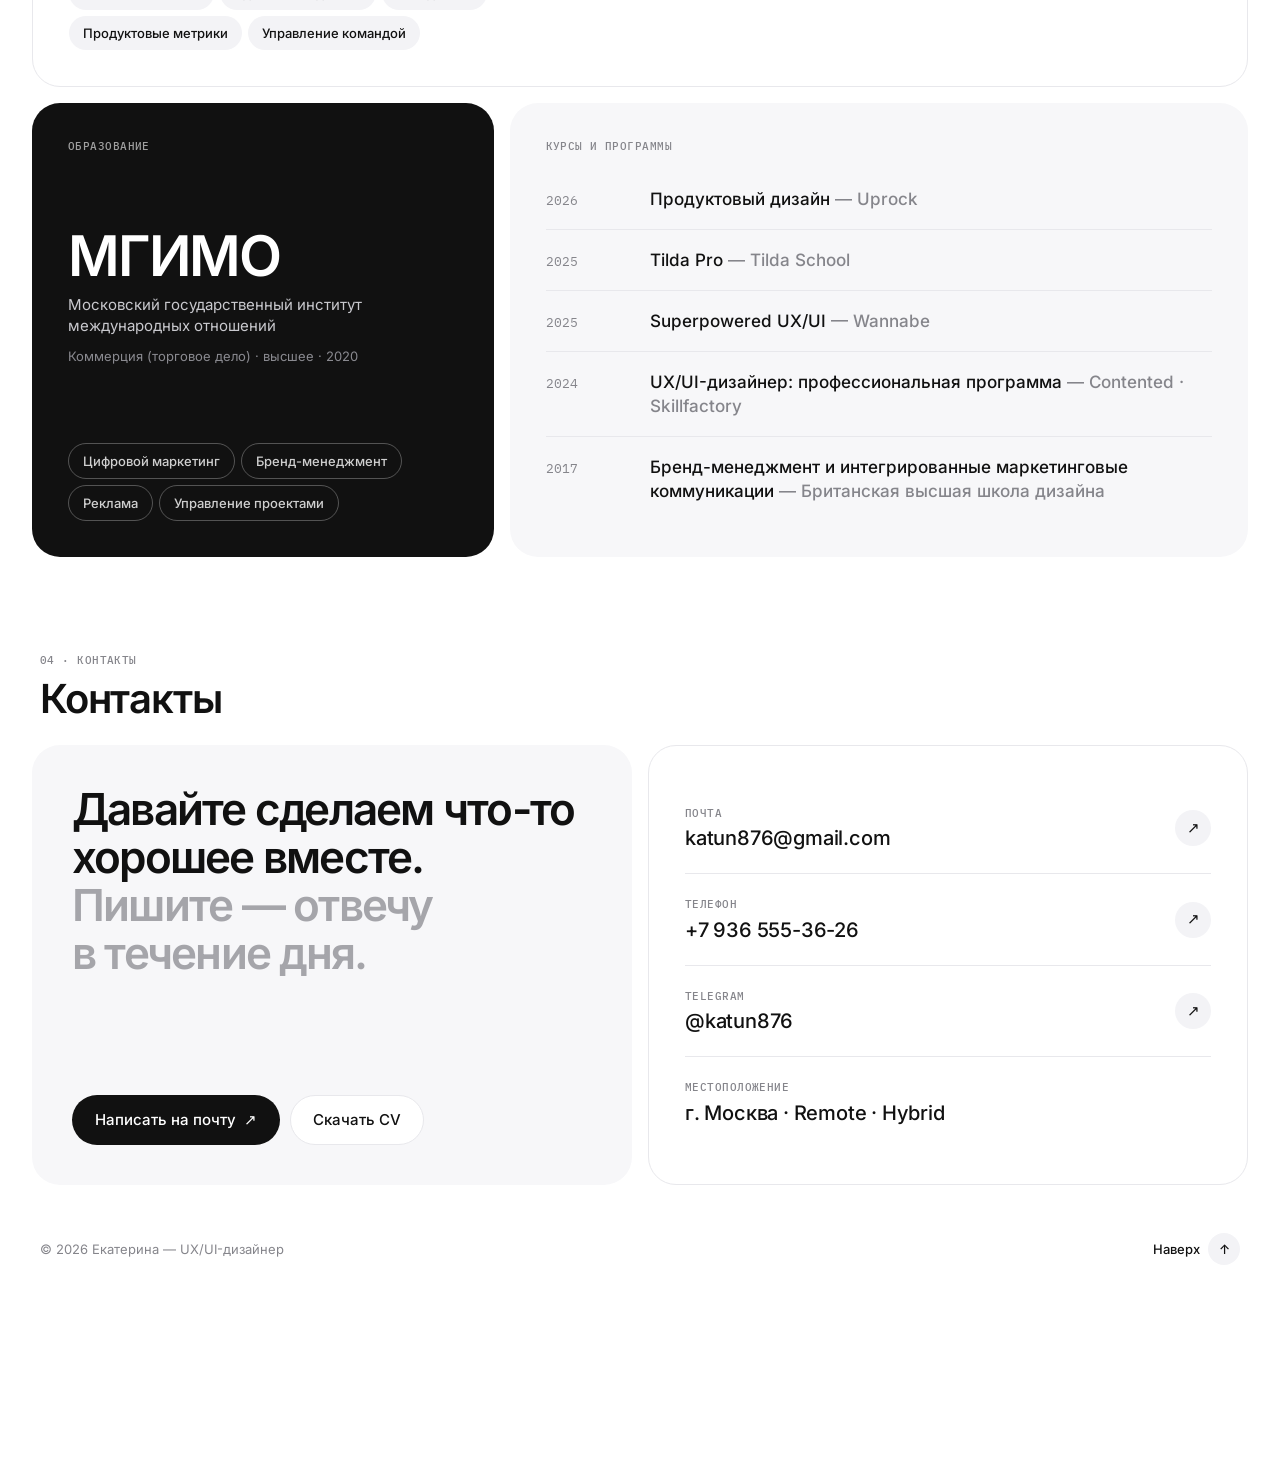
==== commit 3eb7b4e3: "Add files via upload" ====
--- a/index.html
+++ b/index.html
@@ -2,108 +2,233 @@
 <html lang="ru">
 <head>
   <meta charset="utf-8">
-  <meta name="viewport" content="width=device-width, initial-scale=1">
-  <meta name="description" content="Портфолио Екатерины — UX/UI-дизайнера">
+  <meta name="viewport" content="width=device-width, initial-scale=1, viewport-fit=cover">
   <title>Екатерина — UX/UI-дизайнер</title>
-  <link rel="icon" type="image/svg+xml" href="data:image/svg+xml,%3Csvg xmlns='http://www.w3.org/2000/svg' viewBox='0 0 64 64'%3E%3Crect width='64' height='64' rx='16' fill='%23111111'/%3E%3Cpath d='M32 10l5.5 16.5L54 32l-16.5 5.5L32 54l-5.5-16.5L10 32l16.5-5.5L32 10z' fill='%23F5FF5C'/%3E%3C/svg%3E">
+  <meta name="description" content="Портфолио Екатерины — UX/UI-дизайнера: мобильные приложения, веб-сервисы, лендинги и дизайн-системы.">
+  <meta name="theme-color" content="#ffffff">
+  <meta property="og:type" content="website">
+  <meta property="og:title" content="Екатерина — UX/UI-дизайнер">
+  <meta property="og:description" content="Люблю ясную логику, живую графику и быстрые итерации. Работаю системно — и довожу идеи до результата.">
+  <meta property="og:image" content="assets/og.jpg">
+  <link rel="icon" type="image/svg+xml" href="data:image/svg+xml,%3Csvg xmlns='http://www.w3.org/2000/svg' viewBox='0 0 64 64'%3E%3Crect width='64' height='64' rx='32' fill='%23111'/%3E%3Cpath d='M32 14v36M14 32h36' stroke='%23fff' stroke-width='5' stroke-linecap='round'/%3E%3C/svg%3E">
+  <link rel="preload" as="font" type="font/woff2" href="assets/fonts/inter-cyrillic-wght-normal.woff2" crossorigin>
+  <link rel="preload" as="image" href="assets/hero.webp" media="(min-width: 701px)">
+  <link rel="preload" as="image" href="assets/hero-mobile.webp" media="(max-width: 700px)">
   <link rel="stylesheet" href="styles.css">
 </head>
 <body>
-  <header class="site-header shell">
-    <a class="identity" href="#top" aria-label="В начало страницы">
-      <span class="identity__mark">✦</span>
-      <span><b>Екатерина</b><small>UX/UI-дизайнер</small></span>
-    </a>
-    <nav class="nav" aria-label="Основная навигация">
-      <a href="#works">Работы</a><a href="#about">Обо мне</a><a href="#experience">Опыт</a><a href="#contacts">Контакты</a>
+  <a class="skip-link" href="#main">Перейти к содержанию</a>
+
+  <header class="site-header" id="top">
+    <div class="shell site-header__inner">
+      <a class="identity" href="#top" aria-label="Екатерина, UX/UI-дизайнер — в начало">
+        <span class="identity__mark" aria-hidden="true">⊹</span>
+        <span class="identity__text"><b>Екатерина</b><small>UX/UI-дизайнер</small></span>
+      </a>
+      <nav class="nav" aria-label="Основная навигация">
+        <a href="#works" data-nav="works">Работы</a>
+        <a href="#about" data-nav="about">Обо мне</a>
+        <a href="#experience" data-nav="experience">Опыт</a>
+        <a href="#contacts" data-nav="contacts">Контакты</a>
+      </nav>
+      <a class="availability" href="mailto:katun876@gmail.com?subject=%D0%9F%D1%80%D0%BE%D0%B5%D0%BA%D1%82"><span aria-hidden="true">ϟ</span> Открыта к проектам</a>
+      <button class="menu-button" type="button" aria-expanded="false" aria-controls="mobile-nav">Меню <span class="burger" aria-hidden="true"><i></i><i></i></span></button>
+    </div>
+    <nav class="mobile-nav" id="mobile-nav" aria-label="Мобильная навигация" hidden>
+      <a href="#works">Работы</a>
+      <a href="#about">Обо мне</a>
+      <a href="#experience">Опыт</a>
+      <a href="#contacts">Контакты</a>
     </nav>
-    <a class="availability" href="mailto:katun876@gmail.com">ϟ&nbsp; Открыта к проектам</a>
-    <button class="menu-button" type="button" aria-expanded="false" aria-controls="mobile-nav">Меню&nbsp; ☰</button>
-    <div class="mobile-nav" id="mobile-nav">
-      <a href="#works">Работы</a><a href="#about">Обо мне</a><a href="#experience">Опыт</a><a href="#contacts">Контакты</a>
-    </div>
   </header>
 
-  <main id="top">
-    <section class="hero shell">
-      <div class="eyebrow"><span>⊹</span> Привет, я Катя · UX/UI-дизайнер</div>
-      <h1>Люблю ясную логику, живую графику<br class="desktop-only"> и быстрые итерации. <span>Работаю системно<br class="desktop-only"> — и довожу идеи до результата.</span></h1>
-      <div class="hero__actions">
-        <a class="button button--dark" href="#works">Смотреть работы ↓</a>
-        <a class="button button--light cv-link" href="mailto:katun876@gmail.com?subject=Запрос%20CV">Скачать CV</a>
-        <span class="hero__line"></span>
-        <a class="hero__email" href="mailto:katun876@gmail.com">katun876@gmail.com</a>
-      </div>
-      <div class="hero__art"><picture><source media="(max-width: 700px)" srcset="assets/hero-mobile.png"><img src="assets/hero.png" alt="Яркая иллюстрация дизайнера за ноутбуком"></picture></div>
-    </section>
-
+  <main id="main">
+    <!-- HERO -->
+    <section class="hero shell" aria-labelledby="hero-title">
+      <div class="hero__tile">
+        <p class="eyebrow"><span class="eyebrow__mark" aria-hidden="true">⊹</span> Привет, я Катя · UX/UI-дизайнер</p>
+        <h1 id="hero-title">Люблю ясную логику, живую графику <br class="br-desktop">и&nbsp;быстрые итерации. <span class="muted">Работаю системно <br class="br-desktop">— и&nbsp;довожу идеи до&nbsp;результата.</span></h1>
+        <div class="hero__actions">
+          <a class="button button--dark" href="#works">Смотреть работы <span aria-hidden="true">↓</span></a>
+          <a class="button button--light" href="mailto:katun876@gmail.com?subject=%D0%97%D0%B0%D0%BF%D1%80%D0%BE%D1%81%20CV"><span class="only-desktop">Скачать CV</span><span class="only-mobile">CV</span></a>
+          <span class="hero__line" aria-hidden="true"></span>
+          <a class="hero__email" href="mailto:katun876@gmail.com">katun876@gmail.com</a>
+        </div>
+        <figure class="hero__art">
+          <picture>
+            <source media="(max-width: 700px)" srcset="assets/hero-mobile.webp">
+            <img src="assets/hero.webp" width="2000" height="1559" alt="Иллюстрация: Катя сидит на ноутбуке среди ярких мазков краски" fetchpriority="high">
+          </picture>
+        </figure>
+      </div>
+    </section>
+
+    <!-- STATS -->
     <section class="stats shell" aria-label="Опыт в цифрах">
-      <article><strong>3+</strong><p>года в продуктовом UX/UI — полный цикл от идеи до итераций после релиза</p></article>
-      <article><strong>30+</strong><p>проектов: мобильные приложения, веб-сервисы, лендинги и конференции</p></article>
-      <article><strong>10+</strong><p>в бизнесе, маркетинге и дизайне: от собственного бренда до продуктовой команды</p></article>
-    </section>
-
-    <section class="works shell section" id="works">
+      <article class="stat reveal"><strong>3+</strong><p>года в продуктовом UX/UI — полный цикл от идеи до итераций после релиза</p></article>
+      <article class="stat reveal"><strong>30+</strong><p>проектов: мобильные приложения, веб-сервисы, лендинги и конференции</p></article>
+      <article class="stat reveal"><strong>10+</strong><p>лет в бизнесе, маркетинге и дизайне: от собственного бренда до продуктовой команды</p></article>
+    </section>
+
+    <!-- WORKS -->
+    <section class="works section" id="works" aria-labelledby="works-title">
+      <div class="shell section-heading">
+        <div>
+          <p class="label">01 · Работы</p>
+          <h2 id="works-title">Проекты, <span class="muted">которыми горжусь</span></h2>
+        </div>
+        <div class="carousel-nav">
+          <span class="carousel-nav__count" aria-live="polite"><b id="current-slide">01</b> / <span id="total-slides">14</span></span>
+          <button class="round-button" type="button" id="prev" aria-label="Предыдущая работа">←</button>
+          <button class="round-button round-button--dark" type="button" id="next" aria-label="Следующая работа">→</button>
+        </div>
+      </div>
+
+      <div class="track-wrap">
+        <ul class="project-track" id="project-track" tabindex="0" aria-label="Проекты — листайте горизонтально">
+          <li class="project" data-tags="mobile"><button class="project__open" type="button" data-src="assets/works/ai.webp"><img src="assets/works/ai.webp" width="880" height="1280" loading="lazy" alt=""><span class="sr-only"><b>AI Studio</b> — Mobile · AI. Нейросеть превращает фото в видео. Тёмный интерфейс, где главное — контент.</span></button></li>
+          <li class="project" data-tags="web"><button class="project__open" type="button" data-src="assets/works/cat.webp"><img src="assets/works/cat.webp" width="880" height="1280" loading="lazy" alt=""><span class="sr-only"><b>Cat House</b> — E-commerce · 8 страниц. Домики-виллы для кошек. Тёплый каталог, где товар продаёт атмосфера.</span></button></li>
+          <li class="project" data-tags="mobile"><button class="project__open" type="button" data-src="assets/works/chawo.webp"><img src="assets/works/chawo.webp" width="880" height="1280" loading="lazy" alt=""><span class="sr-only"><b>ChaWo</b> — Соцсеть · 4 концепта. Лента соцсети в двух стилях — Glass и Editorial, светлая и тёмная.</span></button></li>
+          <li class="project" data-tags="landing"><button class="project__open" type="button" data-src="assets/works/bigtech.webp"><img src="assets/works/bigtech.webp" width="880" height="1280" loading="lazy" alt=""><span class="sr-only"><b>BigTech Camp</b> — Лендинг · 2025. Сайт дизайн-конференции: неон, стекло и расписание дня.</span></button></li>
+          <li class="project" data-tags="mobile landing"><button class="project__open" type="button" data-src="assets/works/wefix.webp"><img src="assets/works/wefix.webp" width="880" height="1280" loading="lazy" alt=""><span class="sr-only"><b>WE FIX</b> — Mobile · Лендинг. Мобильное приложение для мастеров по ремонту техники и лендинг сервиса.</span></button></li>
+          <li class="project" data-tags="web"><button class="project__open" type="button" data-src="assets/works/sportstech.webp"><img src="assets/works/sportstech.webp" width="880" height="1280" loading="lazy" alt=""><span class="sr-only"><b>СпортсTech</b> — Корпоративный сайт · 2025. Сайт и платформа для привлечения IT-специалистов.</span></button></li>
+          <li class="project" data-tags="mobile"><button class="project__open" type="button" data-src="assets/works/designflow.webp"><img src="assets/works/designflow.webp" width="880" height="1280" loading="lazy" alt=""><span class="sr-only"><b>designFlow</b> — Mobile · визиты · файлы. Создание визита, голосовые заметки с расшифровкой и файлы с тегами.</span></button></li>
+          <li class="project" data-tags="web"><button class="project__open" type="button" data-src="assets/works/temply.webp"><img src="assets/works/temply.webp" width="880" height="1280" loading="lazy" alt=""><span class="sr-only"><b>Temply.email</b> — Web-сервис · 2024. B2B-платформа корпоративных рассылок для сотрудников «Газпром нефти».</span></button></li>
+          <li class="project" data-tags="web"><button class="project__open" type="button" data-src="assets/works/mayak.webp"><img src="assets/works/mayak.webp" width="880" height="1280" loading="lazy" alt=""><span class="sr-only"><b>Дом с маяком</b> — Веб-сайт · 2025. Сайт с личным кабинетом: понятная навигация и тёплый визуальный язык.</span></button></li>
+          <li class="project" data-tags="landing system"><button class="project__open" type="button" data-src="assets/works/stom.webp"><img src="assets/works/stom.webp" width="880" height="1280" loading="lazy" alt=""><span class="sr-only"><b>Стом·Диджитал</b> — Style guide · лендинг. Гайдлайн и лендинг вебинара об автоматизации в стоматологии.</span></button></li>
+          <li class="project" data-tags="mobile web"><button class="project__open" type="button" data-src="assets/works/bravo.webp"><img src="assets/works/bravo.webp" width="880" height="1280" loading="lazy" alt=""><span class="sr-only"><b>bravo</b> — Сайт и приложение. Цифровые визитки. Создание первой — за три шага, обмен по QR.</span></button></li>
+          <li class="project" data-tags="system web"><button class="project__open" type="button" data-src="assets/works/anwin.webp"><img src="assets/works/anwin.webp" width="880" height="1280" loading="lazy" alt=""><span class="sr-only"><b>ANWIN</b> — Дизайн-система · 2026. Дизайн-система и новые страницы сайта для агентства недвижимости.</span></button></li>
+          <li class="project" data-tags="web"><button class="project__open" type="button" data-src="assets/works/workspace.webp"><img src="assets/works/workspace.webp" width="880" height="1280" loading="lazy" alt=""><span class="sr-only"><b>Workspace</b> — Web-сервис · 2024. B2B-платформа для офиса. Витрина, склад и рабочие места — в одной панели.</span></button></li>
+          <li class="project project--more" data-tags="all">
+            <div class="project--more__inner">
+              <p class="label label--light">Больше работ</p>
+              <p class="project--more__text">Покажу процесс, исследования и&nbsp;ещё больше макетов — <span>пришлю полное портфолио.</span></p>
+              <a class="button button--white" href="mailto:katun876@gmail.com?subject=%D0%9F%D0%BE%D1%80%D1%82%D1%84%D0%BE%D0%BB%D0%B8%D0%BE">Подробнее <span aria-hidden="true">↗</span></a>
+            </div>
+          </li>
+        </ul>
+      </div>
+
+      <div class="shell track-footer">
+        <span class="progress" aria-hidden="true"><i></i></span>
+        <div class="filters" role="group" aria-label="Фильтр работ">
+          <button type="button" class="filter is-active" data-filter="all" aria-pressed="true">Все</button>
+          <button type="button" class="filter" data-filter="mobile" aria-pressed="false">Мобильные</button>
+          <button type="button" class="filter" data-filter="web" aria-pressed="false">Веб</button>
+          <button type="button" class="filter" data-filter="landing" aria-pressed="false">Лендинги</button>
+          <button type="button" class="filter" data-filter="system" aria-pressed="false">Системы</button>
+        </div>
+      </div>
+    </section>
+
+    <!-- ABOUT -->
+    <section class="about shell section" id="about" aria-labelledby="about-title">
       <div class="section-heading">
-        <div><small>01 · Работы</small><h2>Проекты, <span>которыми горжусь</span></h2></div>
-        <div class="carousel-nav"><span><b id="current-slide">01</b> / 08</span><button id="prev" aria-label="Предыдущая работа">←</button><button id="next" aria-label="Следующая работа">→</button></div>
-      </div>
-      <div class="project-track" id="project-track" tabindex="0">
-        <article class="project project--ai">
-          <div class="project__meta"><span>Mobile · AI</span><b>↗</b></div><h3>AI Studio</h3>
-          <p>Нейросеть превращает фото в видео. Тёмный интерфейс, где главное — контент.</p>
-          <img src="assets/project-ai.png" alt="Экраны мобильного приложения AI Studio">
+        <div><p class="label">02 · Обо мне</p><h2 id="about-title">Обо мне <span class="muted">и как я работаю</span></h2></div>
+      </div>
+      <div class="about-grid">
+        <figure class="about-art reveal">
+          <img src="assets/about.webp" width="1100" height="1100" loading="lazy" alt="Иллюстрация «UX/UI» в брызгах краски">
+          <figcaption><span>Product</span><span>Research</span><span>Creativity</span></figcaption>
+        </figure>
+        <article class="profile-card reveal">
+          <div class="profile-card__top">
+            <p class="label">Профиль</p>
+            <h3>UX/UI-дизайнер с 3+ годами опыта. <span class="muted">Веду интерфейс через весь цикл: исследование, прототипы, финальные макеты и&nbsp;итерации по&nbsp;продуктовым метрикам после запуска.</span></h3>
+            <img class="profile-card__art" src="assets/about.webp" width="1100" height="1100" loading="lazy" alt="">
+            <p class="profile-card__text">Собираю и развиваю дизайн-системы, проектирую адаптивные сайты и&nbsp;веб-сервисы, руковожу командой дизайнеров. Сильная сторона — скорость без потери качества: быстро перехожу от&nbsp;гипотезы к&nbsp;проверенному решению и&nbsp;довожу его до&nbsp;продакшена.</p>
+          </div>
+          <dl class="facts">
+            <div><dt>Подход</dt><dd>Исследование → прототип → тест → метрики</dd></div>
+            <div><dt>Сильные стороны</dt><dd>Дизайн-системы, адаптив, запуски</dd></div>
+            <div><dt>Формат</dt><dd>Full-time или проектная работа</dd></div>
+          </dl>
         </article>
-        <article class="project project--cat">
-          <div class="project__meta"><span>E-commerce · 8 страниц</span><b>↗</b></div><h3>Cat House</h3>
-          <p>Домики-виллы для кошек. Тёплый каталог, где товар продаёт атмосфера.</p>
-          <img src="assets/project-cat.png" alt="Макет интернет-магазина Cat House">
+      </div>
+    </section>
+
+    <!-- SKILLS -->
+    <section class="skills shell reveal" aria-label="Навыки и инструменты">
+      <div>
+        <p class="label">Навыки</p>
+        <ul class="chips">
+          <li>UI-дизайн</li><li>UX-дизайн</li><li>Анализ конкурентов</li><li>Пользовательские сценарии</li><li>Прототипирование</li><li>Дизайн-системы</li><li>Юзабилити-тесты</li><li>Адаптивный дизайн</li><li>Веб-дизайн</li><li>Продуктовые метрики</li><li>Управление командой</li>
+        </ul>
+      </div>
+      <div>
+        <p class="label">Инструменты</p>
+        <ul class="chips chips--outline">
+          <li>Figma</li><li>Tilda</li><li>HTML</li><li>CSS</li><li>Claude</li><li>ChatGPT</li><li>Codex</li>
+        </ul>
+      </div>
+    </section>
+
+    <!-- EDUCATION -->
+    <section class="education shell section" id="experience" aria-label="Образование и курсы">
+      <article class="university reveal">
+        <p class="label label--light">Образование</p>
+        <div class="university__body">
+          <h2>МГИМО</h2>
+          <p>Московский государственный институт международных отношений</p>
+          <p class="university__meta">Коммерция (торговое дело) · высшее · 2020</p>
+        </div>
+        <ul class="chips chips--dark">
+          <li>Цифровой маркетинг</li><li>Бренд-менеджмент</li><li>Реклама</li><li>Управление проектами</li>
+        </ul>
+      </article>
+      <article class="courses reveal">
+        <p class="label">Курсы и программы</p>
+        <ol>
+          <li><time>2026</time><span>Продуктовый дизайн <em>— Uprock</em></span></li>
+          <li><time>2025</time><span>Tilda Pro <em>— Tilda School</em></span></li>
+          <li><time>2025</time><span>Superpowered UX/UI <em>— Wannabe</em></span></li>
+          <li><time>2024</time><span>UX/UI-дизайнер: профессиональная программа <em>— Contented · Skillfactory</em></span></li>
+          <li><time>2017</time><span>Бренд-менеджмент и интегрированные маркетинговые коммуникации <em>— Британская высшая школа дизайна</em></span></li>
+        </ol>
+      </article>
+    </section>
+
+    <!-- CONTACTS -->
+    <section class="contacts shell section" id="contacts" aria-labelledby="contacts-title">
+      <div class="section-heading">
+        <div><p class="label">04 · Контакты</p><h2 id="contacts-title">Контакты</h2></div>
+      </div>
+      <div class="contact-grid">
+        <article class="cta reveal">
+          <p class="cta__title">Давайте сделаем что-то хорошее вместе. <span class="muted">Пишите — отвечу в&nbsp;течение дня.</span></p>
+          <div class="cta__bottom">
+            <div class="cta__actions">
+              <a class="button button--dark" href="mailto:katun876@gmail.com">Написать на почту <span aria-hidden="true">↗</span></a>
+              <a class="button button--light" href="mailto:katun876@gmail.com?subject=%D0%97%D0%B0%D0%BF%D1%80%D0%BE%D1%81%20CV">Скачать CV</a>
+            </div>
+            <ul class="contact-icons" aria-label="Быстрые контакты">
+              <li><a href="mailto:katun876@gmail.com" aria-label="Почта"><svg viewBox="0 0 24 24" aria-hidden="true"><rect x="3" y="5" width="18" height="14" rx="3"/><path d="M4 7l8 6 8-6"/></svg></a></li>
+              <li><a href="tel:+79365553626" aria-label="Телефон"><svg viewBox="0 0 24 24" aria-hidden="true"><path d="M5 4h4l2 5-2.5 1.5a11 11 0 0 0 5 5L15 13l5 2v4a1 1 0 0 1-1 1A16 16 0 0 1 4 5a1 1 0 0 1 1-1z"/></svg></a></li>
+              <li><a href="https://t.me/katun876" target="_blank" rel="noopener" aria-label="Telegram"><svg viewBox="0 0 24 24" aria-hidden="true"><path d="M21 4L3 11l6 2 2 6 3-4 5 4 2-15z"/><path d="M9 13l12-9"/></svg></a></li>
+            </ul>
+          </div>
         </article>
-        <article class="project project--chawo">
-          <div class="project__meta"><span>Соцсеть · 4 концепта</span><b>↗</b></div><h3>ChaWo</h3>
-          <p>Лента соцсети в двух стилях — Glass и Editorial, светлая и тёмная.</p>
-          <div class="phones"><img src="assets/project-chawo-a.png" alt="Светлый экран ChaWo"><img src="assets/project-chawo-b.png" alt="Тёмный экран ChaWo"></div>
-        </article>
-        <article class="project project--camp"><div class="project__meta"><span>Лендинг · 2025</span><b>↗</b></div><h3>BigTech Camp</h3><p>Карьерный лагерь для тех, кто хочет войти в большую технологическую компанию.</p><img class="project-visual project-visual--bigtech" src="assets/project-bigtech.png" alt="Визуал проекта BigTech Camp"></article>
-        <article class="project project--workspace"><div class="project__meta"><span>Web-service · UX/UI</span><b>↗</b></div><h3>Workspace</h3><p>Сервис для спокойной командной работы и прозрачного статуса задач.</p><div class="workspace-visual"><img src="assets/project-workspace-a.png" alt="Экран видеонаблюдения Workspace"><img src="assets/project-workspace-b.png" alt="Второй экран Workspace"></div></article>
-        <article class="project project--mars"><div class="project__meta"><span>Лендинг · концепт</span><b>↗</b></div><h3>Mars Meal</h3><p>Сервис доставки еды с космическим характером и яркой графикой.</p><img class="project-visual project-visual--mars" src="assets/project-mars.jpg" alt="Визуал проекта Mars Meal"></article>
-        <article class="project project--anwin"><div class="project__meta"><span>E-commerce · UX</span><b>↗</b></div><h3>ANWIN</h3><p>Каталог, где сложный выбор становится быстрым и понятным.</p><img class="project-visual project-visual--anwin" src="assets/project-anwin.png" alt="Макет сайта ANWIN"></article>
-        <article class="project project--more"><div class="project__meta"><span>Больше работ</span><b>↗</b></div><h3>Полное портфолио</h3><p>Покажу процесс, исследования и ещё больше макетов — напишите мне.</p><a class="button button--light" href="mailto:katun876@gmail.com">Подробнее ↗</a></article>
-      </div>
-      <div class="track-footer"><span class="progress"><i></i></span><div class="filters"><b>Все</b><span>Мобильные</span><span>Веб</span><span>Лендинги</span><span>Системы</span></div></div>
-    </section>
-
-    <section class="about shell section" id="about">
-      <div class="section-heading"><div><small>02 · Обо мне</small><h2>Обо мне <span>и как я работаю</span></h2></div></div>
-      <div class="about-grid">
-        <article class="about-art"><picture><source media="(max-width: 700px)" srcset="assets/about-mobile.png"><img src="assets/about-desktop.png" alt="Иллюстрация о процессе UX/UI-дизайна"></picture><div><span>Product</span><span>Research</span><span>Creativity</span></div></article>
-        <article class="profile-card">
-          <div><small>Профиль</small><h3>UX/UI-дизайнер с 3+ годами опыта. <span>Веду интерфейс через весь цикл: исследование, прототипы, финальные макеты и итерации по продуктовым метрикам после запуска.</span></h3><p>Собираю и развиваю дизайн-системы, проектирую адаптивные сайты и веб-сервисы, руковожу командой дизайнеров. Сильная сторона — скорость без потери качества: быстро перехожу от гипотезы к проверенному решению и довожу его до продакшена.</p></div>
-          <div class="profile-facts"><div><small>Подход</small><b>Исследование → прототип → тест → метрики</b></div><div><small>Сильные стороны</small><b>Дизайн-системы, адаптив, запуски</b></div><div><small>Формат</small><b>Full-time или проектная работа</b></div></div>
-        </article>
-      </div>
-    </section>
-
-    <section class="skills shell" aria-label="Навыки и инструменты">
-      <div><small>Навыки</small><div class="chips"><span>UI-дизайн</span><span>UX-дизайн</span><span>Анализ конкурентов</span><span>Пользовательские сценарии</span><span>Прототипирование</span><span>Дизайн-системы</span><span>Юзабилити-тесты</span><span>Веб-дизайн</span><span>Адаптивный дизайн</span><span>Моушн-дизайн</span><span>Продуктовые метрики</span><span>Управление командой</span></div></div>
-      <div><small>Инструменты</small><div class="chips chips--outline"><span>Figma</span><span>Tilda</span><span>HTML</span><span>CSS</span><span>Claude</span><span>ChatGPT</span><span>Codex</span></div></div>
-    </section>
-
-    <section class="education shell" id="experience">
-      <article class="university"><small>Образование</small><div><h2>МГИМО</h2><p>Московский государственный институт международных отношений</p><em>Коммерция (торговое дело) · высшее · 2020</em></div><div class="chips chips--dark"><span>Цифровой маркетинг</span><span>Бренд-менеджмент</span><span>Реклама</span><span>Управление проектами</span></div></article>
-      <article class="courses"><small>Курсы и программы</small><ul><li><time>2026</time><b>Продуктовый дизайн <span>— Uprock</span></b></li><li><time>2025</time><b>Tilda Pro <span>— Tilda School</span></b></li><li><time>2025</time><b>Superpowered UX/UI <span>— Wannabe</span></b></li><li><time>2024</time><b>UX/UI-дизайнер: профессиональная программа <span>— Contented · Skillfactory</span></b></li><li><time>2017</time><b>Бренд-менеджмент и интегрированные маркетинговые коммуникации <span>— Британская высшая школа дизайна</span></b></li></ul></article>
-    </section>
-
-    <section class="contacts shell section" id="contacts">
-      <div class="section-heading"><div><small>04 · Контакты</small><h2>Контакты</h2></div></div>
-      <div class="contact-grid">
-        <article class="cta"><h2>Давайте сделаем что-то хорошее вместе. <span>Пишите — отвечу в течение дня.</span></h2><div><a class="button button--dark" href="mailto:katun876@gmail.com">Написать на почту ↗</a><a class="button button--light cv-link" href="mailto:katun876@gmail.com?subject=Запрос%20CV">Скачать CV</a></div></article>
-        <article class="contact-list"><a href="mailto:katun876@gmail.com"><span><small>Почта</small><b>katun876@gmail.com</b></span><i>↗</i></a><a href="tel:+79365553626"><span><small>Телефон</small><b>+7 936 555-36-26</b></span><i>↗</i></a><a href="https://t.me/katun876"><span><small>Telegram</small><b>@katun876</b></span><i>↗</i></a><div><span><small>Месторасположение</small><b>г. Москва</b></span></div></article>
+        <ul class="contact-list reveal">
+          <li><a href="mailto:katun876@gmail.com"><span><small>Почта</small><b>katun876@gmail.com</b></span><i aria-hidden="true">↗</i></a></li>
+          <li><a href="tel:+79365553626"><span><small>Телефон</small><b>+7 936 555-36-26</b></span><i aria-hidden="true">↗</i></a></li>
+          <li><a href="https://t.me/katun876" target="_blank" rel="noopener"><span><small>Telegram</small><b>@katun876</b></span><i aria-hidden="true">↗</i></a></li>
+          <li><div><span><small>Местоположение</small><b>г. Москва · Remote · Hybrid</b></span></div></li>
+        </ul>
       </div>
     </section>
   </main>
 
-  <footer class="footer shell"><span>© 2026 Екатерина — UX/UI-дизайнер</span><a href="#top">Наверх&nbsp; ↑</a></footer>
-  <script src="script.js"></script>
+  <footer class="footer shell">
+    <span>© 2026 Екатерина — UX/UI-дизайнер</span>
+    <a class="footer__top" href="#top"><span class="only-desktop">Наверх</span> <span class="footer__arrow" aria-hidden="true">↑</span><span class="sr-only only-mobile">Наверх</span></a>
+  </footer>
+
+  <dialog class="lightbox" id="lightbox" aria-label="Проект">
+    <button class="lightbox__close round-button" type="button" aria-label="Закрыть">✕</button>
+    <img alt="">
+    <a class="button button--dark lightbox__cta" href="mailto:katun876@gmail.com?subject=%D0%9A%D0%B5%D0%B9%D1%81">Запросить кейс <span aria-hidden="true">↗</span></a>
+  </dialog>
+
+  <script src="script.js" defer></script>
 </body>
 </html>
--- a/styles.css
+++ b/styles.css
@@ -1,8 +1,422 @@
-:root{--ink:#111;--muted:#85858b;--soft:#a5a5aa;--panel:#f7f7f9;--line:#e8e8ec;--radius:28px}*{box-sizing:border-box}html{scroll-behavior:smooth}body{margin:0;color:var(--ink);background:#fff;font-family:Inter,-apple-system,BlinkMacSystemFont,"Segoe UI",Arial,sans-serif;-webkit-font-smoothing:antialiased}.shell{width:calc(100% - 64px);max-width:1376px;margin-left:auto;margin-right:auto}a{color:inherit;text-decoration:none}.site-header{height:106px;display:flex;align-items:flex-start;padding-top:20px;position:relative}.identity{width:300px;display:flex;align-items:center;gap:10px;margin-top:7px}.identity__mark{width:36px;height:36px;border-radius:50%;display:grid;place-items:center;background:#111;color:#fff;font-size:12px}.identity span:last-child{display:flex;flex-direction:column}.identity b{font-size:14px;line-height:18px}.identity small{font-size:12px;color:var(--muted);line-height:16px}.nav{position:absolute;left:50%;transform:translateX(-50%);height:50px;border:1px solid var(--line);border-radius:999px;padding:6px;display:flex;gap:2px;box-shadow:0 8px 24px #1111}.nav a{font-size:13px;padding:10px 18px;border-radius:99px}.nav a:first-child{background:#f3f3f6}.availability{margin:7px 0 0 auto;border:1px solid var(--line);border-radius:99px;padding:10px 15px;font-size:13px;font-weight:600}.menu-button,.mobile-nav{display:none}.hero{height:1242px;border-radius:var(--radius);background:var(--panel);padding:40px;overflow:hidden;display:flex;flex-direction:column}.eyebrow,section small,.project__meta span,.contact-list small{font-family:"IBM Plex Mono",ui-monospace,SFMono-Regular,Menlo,monospace;text-transform:uppercase;color:var(--muted);letter-spacing:.04em;font-size:11px;font-weight:600}.eyebrow{display:flex;gap:10px;align-items:center}.eyebrow span{font:700 20px/1 Inter,sans-serif}.hero h1{margin:32px 0 24px;font-size:62px;line-height:1.29;letter-spacing:-.025em;font-weight:550}.hero h1 span,.section-heading h2 span,.profile-card h3 span,.cta h2 span{color:var(--soft)}.hero__actions{height:50px;display:flex;gap:10px;align-items:center}.button{display:inline-flex;align-items:center;justify-content:center;min-height:48px;padding:13px 22px;border-radius:999px;font-size:15px;font-weight:600;white-space:nowrap}.button--dark{background:#111;color:#fff}.button--light{background:#fff;border:1px solid var(--line)}.hero__line{height:1px;background:var(--line);flex:1}.hero__email{font-size:15px;font-weight:600}.hero__art{flex:1;min-height:0;margin-top:32px;display:flex;justify-content:center;align-items:flex-end}.hero__art img{width:120%;max-width:none;height:100%;object-fit:contain}.stats{height:226px;padding:16px 0 0;display:grid;grid-template-columns:repeat(3,1fr);gap:16px}.stats article{background:var(--panel);border-radius:var(--radius);padding:28px;display:flex;flex-direction:column;justify-content:space-between}.stats strong{font-size:60px;line-height:1;letter-spacing:-.04em}.stats p{font-size:14px;line-height:20px;margin:0;color:#77777d;max-width:390px}.section{scroll-margin-top:20px}.works{height:932px;padding-top:48px;overflow:visible}.section-heading{min-height:100px;padding:0 8px 24px;display:flex;justify-content:space-between;align-items:flex-end}.section-heading small{display:block;margin-bottom:10px}.section-heading h2{font-size:40px;line-height:44px;letter-spacing:-.03em;margin:0}.carousel-nav{display:flex;align-items:center;gap:12px;font:13px ui-monospace,monospace}.carousel-nav button{width:48px;height:48px;border-radius:50%;border:1px solid var(--line);background:#fff;font-size:20px;cursor:pointer}.carousel-nav button:last-child{background:#111;color:#fff}.project-track{height:640px;display:flex;gap:16px;overflow-x:auto;scroll-snap-type:x mandatory;scrollbar-width:none}.project-track::-webkit-scrollbar{display:none}.project{position:relative;flex:0 0 440px;height:640px;border-radius:28px;padding:32px;overflow:hidden;scroll-snap-align:start}.project__meta{display:flex;align-items:center;justify-content:space-between}.project__meta b{display:grid;place-items:center;width:40px;height:40px;border-radius:50%;font-size:17px}.project h3{font-size:38px;line-height:46px;margin:18px 0 6px;letter-spacing:-.04em}.project p{font-size:20px;line-height:28px;margin:0;max-width:376px}.project>img{position:absolute;bottom:-1px;left:32px;width:calc(100% - 64px)}.project--ai{background:#130f18;color:#fff}.project--ai .project__meta span{color:#aaa1ad}.project--ai .project__meta b{background:#fff;color:#111}.project--cat{background:#f2ece0}.project--cat .project__meta b,.project--chawo .project__meta b{background:#111;color:#fff}.project--cat>img{bottom:0;width:373px}.project--chawo{background:#dfffa2}.phones img{position:absolute;width:272px;bottom:-135px}.phones img:first-child{left:30px;transform:rotate(-5deg)}.phones img:last-child{right:-28px;transform:rotate(4deg)}.project--camp{background:#ec553e;color:#111}.project--workspace{background:#d4d6ff}.project--mars{background:#151849;color:#fff}.project--anwin{background:#ededed}.project--more{background:#111;color:#fff;display:flex;flex-direction:column}.project--more .button{margin-top:auto;color:#111;align-self:flex-start}.project-placeholder{font-size:80px;font-weight:800;line-height:.78;letter-spacing:-.08em;position:absolute;bottom:30px;right:28px;opacity:.84}.track-footer{height:80px;display:flex;align-items:center;justify-content:space-between;padding:0 8px}.progress{width:160px;height:4px;background:#e6e6e8;display:block}.progress i{display:block;height:100%;width:20%;background:#111;transition:width .2s}.filters{display:flex;gap:6px}.filters>*{padding:7px 12px;border-radius:99px;background:#f3f3f6;font-size:11px}.filters b{background:#111;color:#fff}.about{height:732px}.about .section-heading{height:196px;padding-top:96px}.about-grid{height:520px;display:grid;grid-template-columns:564px 1fr;gap:16px}.about-art{position:relative;border-radius:var(--radius);overflow:hidden;background:#eee}.about-art picture,.about-art img{width:100%;height:100%;display:block;object-fit:cover}.about-art>div{position:absolute;bottom:20px;left:20px;display:flex;gap:8px}.about-art span{background:#fff;border:1px solid #d6d6d6;border-radius:99px;padding:8px 14px;font-size:13px}.profile-card{background:var(--panel);border-radius:var(--radius);padding:40px;display:flex;flex-direction:column;justify-content:space-between}.profile-card h3{font-size:26px;line-height:34px;letter-spacing:-.02em;margin:24px 0}.profile-card p{font-size:16px;line-height:24px;color:var(--muted);margin:0}.profile-facts{display:grid;grid-template-columns:repeat(3,1fr)}.profile-facts>div{padding-top:16px}.profile-facts>div+div{border-left:1px solid var(--line);padding-left:20px}.profile-facts small{display:block;margin-bottom:6px}.profile-facts b{font-size:15px;line-height:20px}.skills{min-height:216px;border:1px solid var(--line);border-radius:var(--radius);padding:36px;display:grid;grid-template-columns:1fr 430px;gap:28px}.skills small,.university small,.courses>small{display:block;margin-bottom:14px}.chips{display:flex;flex-wrap:wrap;gap:6px}.chips span{padding:8px 14px;border-radius:99px;background:#f3f3f6;font-size:13px;line-height:18px}.chips--outline span{background:#fff;border:1px solid var(--line)}.education{height:424px;padding-top:16px;display:grid;grid-template-columns:448px 1fr;gap:16px}.university{height:408px;border-radius:var(--radius);padding:36px;background:#111;color:#fff;display:flex;flex-direction:column;justify-content:space-between}.university h2{font-size:56px;line-height:56px;letter-spacing:-.04em;margin:0 0 10px}.university p{font-size:15px;line-height:21px;color:#c9c9ce;margin:0 0 10px}.university em{font-style:normal;color:#8a8a90;font-size:13px}.chips--dark span{background:transparent;border:1px solid #555;color:#8a8a90}.courses{background:var(--panel);border-radius:var(--radius);padding:36px 36px 14px}.courses ul{list-style:none;padding:0;margin:16px 0 0}.courses li{min-height:58px;border-top:1px solid var(--line);display:grid;grid-template-columns:80px 1fr;align-items:center}.courses li:first-child{border-top:0}.courses time{font:13px ui-monospace,monospace;color:var(--muted)}.courses b{font-size:17px;line-height:24px}.courses b span{color:var(--muted);font-weight:500}.contacts{height:748px}.contacts .section-heading{height:196px;padding-top:96px}.contact-grid{display:grid;grid-template-columns:1.38fr 1fr;gap:16px}.cta,.contact-list{height:440px;border-radius:var(--radius)}.cta{padding:40px;background:var(--panel);display:flex;flex-direction:column;justify-content:space-between}.cta h2{font-size:52px;line-height:56px;letter-spacing:-.04em;margin:0}.cta>div{display:flex;gap:10px}.contact-list{border:1px solid var(--line);padding:12px 36px}.contact-list>a,.contact-list>div{height:104px;border-top:1px solid var(--line);display:flex;align-items:center;justify-content:space-between}.contact-list>a:first-child{border-top:0}.contact-list span{display:flex;flex-direction:column;gap:4px}.contact-list b{font-size:20px}.contact-list i{font-style:normal;width:36px;height:36px;border-radius:50%;background:#f3f3f6;display:grid;place-items:center}.footer{height:80px;display:flex;align-items:flex-start;padding:18px 8px 0;justify-content:space-between;color:var(--muted);font-size:13px}.footer a{color:#111;font-weight:600}
-@media(max-width:700px){:root{--radius:18px}.shell{width:calc(100% - 32px);max-width:none}.site-header{height:74px;padding-top:12px;align-items:flex-start}.identity,.nav{display:none}.availability{margin:0;font-size:11px;height:36px;padding:9px 12px}.menu-button{display:block;margin-left:auto;height:36px;border:1px solid var(--line);border-radius:99px;padding:0 13px;background:#fff;font-weight:600}.mobile-nav{display:flex;position:absolute;z-index:10;top:54px;right:0;left:0;flex-direction:column;background:#111;color:#fff;border-radius:18px;padding:10px;opacity:0;pointer-events:none;transform:translateY(-8px);transition:.2s}.mobile-nav.open{opacity:1;pointer-events:auto;transform:none}.mobile-nav a{padding:13px}.desktop-only{display:none}.hero{height:658px;padding:22px;border-radius:18px}.eyebrow{font-size:8px;gap:6px}.eyebrow span{font-size:13px}.hero h1{font-size:29px;line-height:31px;letter-spacing:-.035em;margin:18px 0 16px}.hero__actions{height:42px}.button{min-height:42px;padding:10px 16px;font-size:12px}.hero__actions .cv-link{font-size:0;width:42px;padding:0}.hero__actions .cv-link:after{content:"CV";font-size:12px}.hero__line,.hero__email{display:none}.hero__art{margin:14px -12px -8px;align-items:center}.hero__art img{width:145%;height:auto}.stats{height:486px;padding-top:12px;display:flex;flex-direction:column;gap:8px}.stats article{height:150px;padding:22px;border-radius:18px}.stats strong{font-size:48px}.stats p{font-size:11px;line-height:15px;max-width:290px}.works{height:740px;padding-top:12px;overflow:hidden}.section-heading{min-height:132px;padding:40px 8px 12px;align-items:flex-end}.section-heading small{font-size:8px;margin-bottom:7px}.section-heading h2{font-size:26px;line-height:28px;max-width:300px}.carousel-nav{gap:6px}.carousel-nav>span{display:none}.carousel-nav button{width:32px;height:32px;font-size:14px}.project-track{height:448px;overflow-x:auto;gap:12px}.project{flex-basis:308px;height:448px;padding:22px;border-radius:18px}.project__meta span{font-size:8px}.project__meta b{width:30px;height:30px;font-size:12px}.project h3{font-size:26px;line-height:30px;margin:12px 0 4px}.project p{font-size:14px;line-height:18px}.project>img{left:22px;width:calc(100% - 44px)}.project--cat>img{bottom:0;width:261px}.phones img{width:190px;bottom:-98px}.phones img:first-child{left:12px}.phones img:last-child{right:-25px}.project-placeholder{font-size:60px}.track-footer{height:40px;padding:0}.progress{width:100%;height:4px}.filters{display:none}.about{height:1128px}.about .section-heading{height:139px;padding:40px 8px 12px}.about-grid{height:977px;display:block}.about-art{position:absolute;margin:454px 22px 0;width:calc(100% - 76px);height:296px;z-index:1;background:transparent}.about-art picture,.about-art img{object-fit:contain}.about-art>div{display:none}.profile-card{height:1001px;padding:22px;border-radius:18px;justify-content:flex-start}.profile-card h3{font-size:20px;line-height:26px;margin:20px 0}.profile-card p{font-size:14px;line-height:20px}.profile-facts{display:block;margin-top:auto}.profile-facts>div{min-height:69px;padding:15px 0}.profile-facts>div+div{border-left:0;border-top:1px solid var(--line);padding-left:0}.profile-facts small{font-size:8px}.profile-facts b{font-size:13px;line-height:18px}.skills{min-height:518px;margin-top:12px;padding:22px;display:block;border-radius:18px}.skills>div+div{margin-top:24px}.skills small{font-size:8px}.chips{gap:6px}.chips span{font-size:11px;line-height:16px;padding:7px 11px}.education{height:auto;padding-top:12px;display:block}.university{height:336px;padding:22px;border-radius:18px}.university h2{font-size:40px;line-height:40px}.university p{font-size:12px;line-height:16px}.university em{font-size:10px}.chips--dark span{font-size:10px;padding:6px 10px}.courses{min-height:471px;margin-top:12px;padding:22px 22px 10px;border-radius:18px}.courses>small{font-size:8px}.courses li{min-height:58px;grid-template-columns:56px 1fr}.courses time{font-size:10px}.courses b{font-size:13px;line-height:17px}.contacts{height:auto}.contacts .section-heading{height:127px;padding:40px 8px 12px}.contact-grid{display:block}.cta,.contact-list{height:auto;border-radius:18px}.cta{min-height:302px;padding:22px}.cta h2{font-size:28px;line-height:30px}.cta>div{display:flex;flex-direction:column;align-items:flex-start;gap:8px}.cta .button{min-height:42px}.contact-list{min-height:353px;margin-top:12px;padding:6px 22px}.contact-list>a,.contact-list>div{height:84px}.contact-list small{font-size:8px}.contact-list b{font-size:14px}.contact-list i{width:30px;height:30px}.footer{height:80px;padding:18px 8px 0;font-size:9px}.footer a{font-size:0}.footer a:after{content:"↑";display:grid;place-items:center;width:28px;height:28px;border-radius:50%;background:#f3f3f6;color:#111;font-size:12px}}
-
-.project-visual{position:absolute;z-index:0}.project-visual--bigtech{width:430px!important;left:5px!important;bottom:-125px!important}.workspace-visual{position:absolute;left:28px;right:28px;bottom:26px;height:285px}.workspace-visual img{position:absolute;width:82%;border:5px solid #171721;border-radius:13px;box-shadow:0 18px 35px #0004}.workspace-visual img:first-child{left:0;bottom:0;transform:rotate(-4deg)}.workspace-visual img:last-child{right:-35px;bottom:64px;transform:rotate(5deg)}.project-visual--mars{left:0!important;bottom:0!important;width:100%!important;height:300px;object-fit:cover}.project-visual--anwin{left:0!important;bottom:0!important;width:100%!important;height:auto}.project>*:not(.project-visual):not(.workspace-visual){position:relative;z-index:1}
-
-@media(max-width:700px){.menu-button{background:#f3f3f6;border-color:#f3f3f6}.hero{padding:20px;border-radius:28px;gap:20px}.hero h1{font-size:28px;line-height:32px;margin:0}.eyebrow{font-size:8px}.hero__actions{width:100%;height:48px;gap:10px}.hero__actions .button--dark{flex:1}.hero__actions .cv-link{width:50px;height:48px}.hero__art{position:relative;display:block;flex:none;width:100%;height:296px;margin:0;border-radius:20px;overflow:hidden}.hero__art picture{display:block;width:100%;height:100%}.hero__art img{position:absolute;width:184.58%;height:101.35%;max-width:none;left:-42.29%;top:0;object-fit:fill}.works{height:628px}.track-footer{height:28px}.about-grid{position:relative}.about-art{position:absolute;left:22px;top:454px;width:318px;height:296px;margin:0}.about-art picture,.about-art img{width:318px;height:296px;object-fit:cover}.contacts .section-heading{height:115px}.footer{height:48px}.project-visual--bigtech{width:300px!important;left:4px!important;bottom:-80px!important}.workspace-visual{left:18px;right:18px;bottom:18px;height:190px}.project-visual--mars{height:205px}.project-visual--anwin{height:220px!important;object-fit:cover;object-position:top}}
-
-@media(max-width:700px){body{padding-bottom:32px}.works{height:640px}.project-track{margin-top:12px}.track-footer{height:36px;padding:20px 0 0;align-items:flex-start}.about{height:1116px}.about .section-heading{height:115px;min-height:0;padding-top:40px}.about-grid{height:1001px}.about-art{top:432px}.contacts .section-heading{height:127px;min-height:0;padding-top:52px}.footer{margin-top:12px}}
+/* ==========================================================================
+   Екатерина — UX/UI-дизайнер · портфолио
+   Макеты: Figma → Page 13 (D — 1440, M — 390)
+   ========================================================================== */
+
+/* Self-hosted fonts (Inter variable, IBM Plex Mono) */
+@font-face { font-family: "Inter"; font-style: normal; font-display: swap; font-weight: 100 900; src: url("assets/fonts/inter-cyrillic-wght-normal.woff2") format("woff2-variations"), url("assets/fonts/inter-cyrillic-wght-normal.woff2") format("woff2"); unicode-range: U+0301,U+0400-045F,U+0490-0491,U+04B0-04B1,U+2116; }
+@font-face { font-family: "Inter"; font-style: normal; font-display: swap; font-weight: 100 900; src: url("assets/fonts/inter-latin-wght-normal.woff2") format("woff2-variations"), url("assets/fonts/inter-latin-wght-normal.woff2") format("woff2"); unicode-range: U+0000-00FF,U+0131,U+0152-0153,U+02BB-02BC,U+02C6,U+02DA,U+02DC,U+0304,U+0308,U+0329,U+2000-206F,U+20AC,U+2122,U+2191,U+2193,U+2212,U+2215,U+FEFF,U+FFFD; }
+@font-face { font-family: "IBM Plex Mono"; font-style: normal; font-display: swap; font-weight: 400; src: url("assets/fonts/ibm-plex-mono-cyrillic-400-normal.woff2") format("woff2"); unicode-range: U+0301,U+0400-045F,U+0490-0491,U+04B0-04B1,U+2116; }
+@font-face { font-family: "IBM Plex Mono"; font-style: normal; font-display: swap; font-weight: 400; src: url("assets/fonts/ibm-plex-mono-latin-400-normal.woff2") format("woff2"); unicode-range: U+0000-00FF,U+0131,U+0152-0153,U+02BB-02BC,U+02C6,U+02DA,U+02DC,U+2000-206F,U+20AC,U+2122,U+2191,U+2193,U+2212,U+2215,U+FEFF,U+FFFD; }
+@font-face { font-family: "IBM Plex Mono"; font-style: normal; font-display: swap; font-weight: 500; src: url("assets/fonts/ibm-plex-mono-cyrillic-500-normal.woff2") format("woff2"); unicode-range: U+0301,U+0400-045F,U+0490-0491,U+04B0-04B1,U+2116; }
+@font-face { font-family: "IBM Plex Mono"; font-style: normal; font-display: swap; font-weight: 500; src: url("assets/fonts/ibm-plex-mono-latin-500-normal.woff2") format("woff2"); unicode-range: U+0000-00FF,U+0131,U+0152-0153,U+02BB-02BC,U+02C6,U+02DA,U+02DC,U+2000-206F,U+20AC,U+2122,U+2191,U+2193,U+2212,U+2215,U+FEFF,U+FFFD; }
+
+:root {
+  --ink: #111111;
+  --muted: #85858b;
+  --soft: #a5a5aa;
+  --panel: #f7f7f9;
+  --panel-2: #f3f3f6;
+  --line: #e8e8ec;
+  --white: #ffffff;
+  --radius: 28px;
+  --gap: 16px;
+  --shell: 1376px;
+  --gutter: 32px;
+  --sans: "Inter", -apple-system, BlinkMacSystemFont, "Segoe UI", Roboto, Arial, sans-serif;
+  --mono: "IBM Plex Mono", ui-monospace, SFMono-Regular, Menlo, Consolas, monospace;
+  --ease: cubic-bezier(.2, .7, .2, 1);
+  --card-w: 440px;
+  --card-h: 640px;
+}
+
+*, *::before, *::after { box-sizing: border-box; }
+html { scroll-behavior: smooth; -webkit-text-size-adjust: 100%; }
+body {
+  margin: 0;
+  background: var(--white);
+  color: var(--ink);
+  font-family: var(--sans);
+  font-size: 16px;
+  line-height: 1.5;
+  -webkit-font-smoothing: antialiased;
+  -moz-osx-font-smoothing: grayscale;
+  text-rendering: optimizeLegibility;
+}
+img { display: block; max-width: 100%; height: auto; }
+a { color: inherit; text-decoration: none; }
+button { font: inherit; color: inherit; }
+ul, ol, dl, dd, figure, p, h1, h2, h3 { margin: 0; padding: 0; }
+ul, ol { list-style: none; }
+:focus-visible { outline: 2px solid #2f5bff; outline-offset: 3px; border-radius: 12px; }
+
+.shell { width: min(var(--shell), calc(100% - var(--gutter) * 2)); margin-inline: auto; }
+.muted { color: var(--soft); }
+.sr-only { position: absolute; width: 1px; height: 1px; padding: 0; margin: -1px; overflow: hidden; clip: rect(0 0 0 0); white-space: nowrap; border: 0; }
+.skip-link { position: absolute; left: 16px; top: -60px; z-index: 100; background: var(--ink); color: var(--white); padding: 10px 16px; border-radius: 999px; transition: top .2s; }
+.skip-link:focus { top: 12px; }
+.only-mobile { display: none; }
+
+.label {
+  font-family: var(--mono);
+  font-size: 11px;
+  font-weight: 500;
+  letter-spacing: .04em;
+  text-transform: uppercase;
+  color: var(--muted);
+  line-height: 1.3;
+}
+.label--light { color: rgba(255, 255, 255, .6); }
+
+/* Buttons --------------------------------------------------------------- */
+.button {
+  display: inline-flex; align-items: center; justify-content: center; gap: 8px;
+  min-height: 48px; padding: 14px 22px;
+  border-radius: 999px; border: 1px solid transparent;
+  font-size: 15px; line-height: 20px; font-weight: 500; white-space: nowrap;
+  cursor: pointer;
+  transition: transform .25s var(--ease), background-color .2s, box-shadow .25s var(--ease);
+}
+.button:hover { transform: translateY(-1px); }
+.button:active { transform: translateY(0) scale(.98); }
+.button--dark { background: var(--ink); color: var(--white); }
+.button--dark:hover { box-shadow: 0 10px 24px rgba(17, 17, 17, .18); }
+.button--light { background: var(--white); border-color: var(--line); }
+.button--light:hover { background: var(--panel-2); }
+.button--white { background: var(--white); color: var(--ink); }
+
+.round-button {
+  width: 48px; height: 48px; border-radius: 50%;
+  display: grid; place-items: center;
+  border: 1px solid var(--line); background: var(--white);
+  font-size: 20px; line-height: 1; cursor: pointer;
+  transition: background-color .2s, color .2s, transform .2s var(--ease), opacity .2s;
+}
+.round-button:hover { transform: translateY(-1px); background: var(--panel-2); }
+.round-button:disabled { opacity: .35; cursor: default; transform: none; }
+.round-button--dark { background: var(--ink); color: var(--white); border-color: var(--ink); }
+.round-button--dark:hover { background: #2a2a2e; }
+
+/* Header ---------------------------------------------------------------- */
+.site-header { position: sticky; top: 0; z-index: 50; padding-top: 20px; pointer-events: none; }
+.site-header__inner { position: relative; display: flex; align-items: center; justify-content: space-between; height: 50px; }
+.site-header__inner > * { pointer-events: auto; }
+.identity { display: flex; align-items: center; gap: 10px; transition: opacity .3s; }
+.identity__mark { width: 36px; height: 36px; border-radius: 50%; display: grid; place-items: center; background: var(--ink); color: var(--white); font-weight: 700; font-size: 20px; line-height: 1; }
+.identity__text { display: flex; flex-direction: column; }
+.identity__text b { font-size: 14px; line-height: 18px; font-weight: 600; }
+.identity__text small { font-size: 13px; line-height: 16px; color: var(--muted); }
+
+.nav {
+  position: absolute; left: 50%; transform: translateX(-50%);
+  display: flex; gap: 2px; padding: 6px;
+  background: rgba(255, 255, 255, .86);
+  -webkit-backdrop-filter: saturate(160%) blur(16px); backdrop-filter: saturate(160%) blur(16px);
+  border: 1px solid var(--line); border-radius: 999px;
+  box-shadow: 0 1px 2px rgba(17, 17, 26, .04), 0 8px 24px rgba(17, 17, 26, .06);
+}
+.nav a { padding: 9px 18px; border-radius: 999px; font-size: 14px; line-height: 18px; font-weight: 500; color: var(--muted); transition: color .2s, background-color .2s; }
+.nav a:hover { color: var(--ink); }
+.nav a.is-active { background: var(--panel-2); color: var(--ink); }
+
+.availability {
+  display: inline-flex; align-items: center; gap: 8px;
+  padding: 9px 15px; border-radius: 999px;
+  border: 1px solid var(--line); background: rgba(255, 255, 255, .86);
+  -webkit-backdrop-filter: blur(16px); backdrop-filter: blur(16px);
+  font-size: 13px; line-height: 18px; font-weight: 500;
+  transition: border-color .2s, background-color .2s;
+}
+.availability:hover { border-color: #cfcfd6; }
+.menu-button, .mobile-nav { display: none; }
+.site-header.is-scrolled .identity { opacity: 0; pointer-events: none; }
+
+/* Hero ------------------------------------------------------------------ */
+.hero { margin-top: 16px; }
+.hero__tile {
+  background: var(--panel); border-radius: var(--radius);
+  padding: 40px 40px 0; overflow: hidden;
+  display: flex; flex-direction: column;
+}
+.eyebrow { display: flex; align-items: center; gap: 8px; font-family: var(--mono); font-size: 12px; font-weight: 500; letter-spacing: .04em; text-transform: uppercase; color: var(--muted); }
+.eyebrow__mark { font-family: var(--sans); font-weight: 700; font-size: 20px; line-height: 1; }
+.hero h1 { margin-top: 32px; font-size: 62px; line-height: 80px; font-weight: 500; letter-spacing: -.025em; }
+.hero__actions { display: flex; align-items: center; gap: 10px; margin-top: 32px; }
+.hero__line { flex: 1; height: 1px; }
+.hero__email { font-size: 15px; font-weight: 500; transition: opacity .2s; }
+.hero__email:hover { opacity: .6; }
+.hero__art { margin: 32px auto 0; width: 100%; height: 797px; display: flex; justify-content: center; align-items: flex-end; }
+.hero__art picture { height: 100%; display: flex; justify-content: center; }
+.hero__art img { height: 100%; width: auto; object-fit: contain; object-position: bottom center; }
+
+/* Stats ----------------------------------------------------------------- */
+.stats { display: grid; grid-template-columns: repeat(3, 1fr); gap: var(--gap); margin-top: var(--gap); }
+.stat { min-height: 210px; padding: 28px; border-radius: var(--radius); background: var(--panel); display: flex; flex-direction: column; justify-content: space-between; gap: 24px; }
+.stat strong { font-size: 64px; line-height: 64px; font-weight: 600; letter-spacing: -.05em; }
+.stat p { font-size: 14px; line-height: 20px; color: var(--muted); max-width: 392px; }
+
+/* Section heading ------------------------------------------------------- */
+.section { scroll-margin-top: 80px; }
+.section-heading { display: flex; justify-content: space-between; align-items: flex-end; gap: 24px; padding: 96px 8px 24px; }
+.section-heading .label { margin-bottom: 10px; }
+.section-heading h2 { font-size: 40px; line-height: 44px; font-weight: 600; letter-spacing: -.03em; }
+
+/* Works carousel -------------------------------------------------------- */
+.works .section-heading { padding-top: 64px; }
+.carousel-nav { display: flex; align-items: center; gap: 12px; }
+.carousel-nav__count { font-family: var(--mono); font-size: 13px; color: var(--muted); margin-right: 4px; }
+.carousel-nav__count b { color: var(--ink); font-weight: 500; }
+
+.track-wrap { position: relative; }
+.project-track {
+  display: flex; gap: var(--gap);
+  overflow-x: auto; overscroll-behavior-x: contain;
+  scroll-snap-type: x mandatory;
+  scrollbar-width: none;
+  padding-inline: max(var(--gutter), calc((100vw - var(--shell)) / 2));
+  scroll-padding-inline: max(var(--gutter), calc((100vw - var(--shell)) / 2));
+  cursor: grab;
+}
+.project-track::-webkit-scrollbar { display: none; }
+.project-track.is-dragging { cursor: grabbing; scroll-snap-type: none; }
+.project-track.is-dragging .project { pointer-events: none; }
+.project {
+  position: relative;
+  flex: 0 0 var(--card-w); height: var(--card-h);
+  scroll-snap-align: start;
+  border-radius: var(--radius); overflow: hidden;
+  background: var(--panel);
+  transition: transform .35s var(--ease), box-shadow .35s var(--ease), opacity .3s;
+}
+.project[hidden] { display: none; }
+.project:hover { transform: translateY(-4px); box-shadow: 0 16px 40px rgba(17, 17, 26, .10); }
+.project__open { display: block; width: 100%; height: 100%; padding: 0; border: 0; background: none; cursor: zoom-in; border-radius: inherit; }
+.project__open img { width: 100%; height: 100%; object-fit: cover; -webkit-user-drag: none; user-select: none; }
+.project--more { background: var(--ink); color: var(--white); }
+.project--more__inner { height: 100%; padding: 32px; display: flex; flex-direction: column; justify-content: space-between; }
+.project--more__text { font-size: 32px; line-height: 38px; font-weight: 500; letter-spacing: -.03em; }
+.project--more__text span { color: rgba(255, 255, 255, .5); }
+.project--more .button { align-self: flex-start; }
+
+.track-footer { display: flex; align-items: center; gap: 24px; margin-top: 24px; }
+.progress { flex: 1; height: 4px; border-radius: 2px; background: var(--panel-2); overflow: hidden; }
+.progress i { display: block; height: 100%; width: 10%; background: var(--ink); border-radius: 2px; transition: width .3s var(--ease); }
+.filters { display: flex; gap: 6px; flex-wrap: wrap; }
+.filter { padding: 7px 14px; border-radius: 999px; border: 0; background: var(--panel-2); font-size: 13px; line-height: 18px; font-weight: 500; cursor: pointer; transition: background-color .2s, color .2s; }
+.filter:hover { background: #e9e9ee; }
+.filter.is-active { background: var(--ink); color: var(--white); }
+
+/* About ----------------------------------------------------------------- */
+.about-grid { display: grid; grid-template-columns: 564px 1fr; gap: var(--gap); }
+.about-art { position: relative; min-height: 520px; border-radius: var(--radius); overflow: hidden; background: var(--panel); }
+.about-art img { position: absolute; inset: 0; width: 100%; height: 100%; object-fit: cover; }
+.about-art figcaption { position: absolute; left: 20px; bottom: 20px; display: flex; flex-wrap: wrap; gap: 8px; }
+.about-art figcaption span { padding: 8px 14px; border-radius: 999px; background: var(--white); font-size: 13px; line-height: 18px; font-weight: 500; }
+.profile-card { padding: 40px; border-radius: var(--radius); background: var(--panel); display: flex; flex-direction: column; justify-content: space-between; gap: 32px; }
+.profile-card__top { display: flex; flex-direction: column; gap: 24px; }
+.profile-card h3 { font-size: 26px; line-height: 34px; font-weight: 500; letter-spacing: -.02em; }
+.profile-card__art { display: none; }
+.profile-card__text { font-size: 16px; line-height: 24px; color: var(--muted); }
+.facts { display: grid; grid-template-columns: repeat(3, 1fr); }
+.facts > div { padding: 16px 20px 0; border-left: 1px solid var(--line); }
+.facts > div:first-child { padding-left: 0; border-left: 0; }
+.facts dt { font-family: var(--mono); font-size: 11px; font-weight: 500; letter-spacing: .04em; text-transform: uppercase; color: var(--muted); margin-bottom: 6px; }
+.facts dd { font-size: 15px; line-height: 20px; font-weight: 500; }
+
+/* Skills ---------------------------------------------------------------- */
+.skills { margin-top: var(--gap); display: grid; grid-template-columns: 752px 1fr; gap: 28px; padding: 36px; border: 1px solid var(--line); border-radius: var(--radius); }
+.skills .label { margin-bottom: 14px; }
+.chips { display: flex; flex-wrap: wrap; gap: 6px; }
+.chips li { padding: 8px 14px; border-radius: 999px; background: var(--panel-2); font-size: 13px; line-height: 18px; font-weight: 500; }
+.chips--outline li { background: var(--white); border: 1px solid var(--line); }
+.chips--dark li { background: transparent; border: 1px solid rgba(255, 255, 255, .28); color: rgba(255, 255, 255, .8); }
+
+/* Education ------------------------------------------------------------- */
+.education { margin-top: var(--gap); display: grid; grid-template-columns: 448px 1fr; gap: var(--gap); }
+.university { background: var(--ink); color: var(--white); border-radius: var(--radius); padding: 36px; display: flex; flex-direction: column; justify-content: space-between; gap: 40px; min-height: 408px; }
+.university h2 { font-size: 56px; line-height: 56px; font-weight: 600; letter-spacing: -.04em; margin-bottom: 10px; }
+.university__body p { font-size: 15px; line-height: 21px; color: #c9c9ce; }
+.university__body .university__meta { margin-top: 10px; font-size: 13px; color: #8a8a90; }
+.courses { background: var(--panel); border-radius: var(--radius); padding: 36px; }
+.courses .label { margin-bottom: 16px; }
+.courses li { display: grid; grid-template-columns: 80px 1fr; gap: 24px; padding: 18px 0; border-top: 1px solid var(--line); align-items: baseline; }
+.courses li:first-child { border-top: 0; }
+.courses time { font-family: var(--mono); font-size: 13px; color: var(--muted); }
+.courses span { font-size: 17px; line-height: 24px; font-weight: 500; }
+.courses em { font-style: normal; color: var(--muted); }
+
+/* Contacts -------------------------------------------------------------- */
+.contact-grid { display: grid; grid-template-columns: 796px 1fr; gap: var(--gap); }
+.cta { min-height: 440px; padding: 40px; border-radius: var(--radius); background: var(--panel); display: flex; flex-direction: column; justify-content: space-between; gap: 32px; }
+.cta__title { font-size: 52px; line-height: 56px; font-weight: 600; letter-spacing: -.04em; }
+.cta__actions { display: flex; flex-wrap: wrap; gap: 10px; }
+.contact-icons { display: none; }
+.contact-list { border: 1px solid var(--line); border-radius: var(--radius); padding: 12px 36px; display: flex; flex-direction: column; justify-content: center; }
+.contact-list li + li { border-top: 1px solid var(--line); }
+.contact-list a, .contact-list div { display: flex; align-items: center; justify-content: space-between; gap: 16px; padding: 22px 0; }
+.contact-list span { display: flex; flex-direction: column; gap: 4px; }
+.contact-list small { font-family: var(--mono); font-size: 11px; font-weight: 500; letter-spacing: .04em; text-transform: uppercase; color: var(--muted); }
+.contact-list b { font-size: 20px; line-height: 26px; font-weight: 500; letter-spacing: -.01em; }
+.contact-list i { width: 36px; height: 36px; border-radius: 50%; display: grid; place-items: center; background: var(--panel-2); font-style: normal; font-size: 15px; transition: background-color .2s, color .2s, transform .2s var(--ease); }
+.contact-list a:hover i { background: var(--ink); color: var(--white); transform: translate(2px, -2px); }
+
+/* Footer ---------------------------------------------------------------- */
+.footer { display: flex; justify-content: space-between; align-items: center; padding: 48px 8px 32px; font-size: 13px; color: var(--muted); }
+.footer__top { display: inline-flex; align-items: center; gap: 8px; color: var(--ink); font-weight: 500; }
+.footer__arrow { width: 32px; height: 32px; border-radius: 50%; display: grid; place-items: center; background: var(--panel-2); transition: transform .2s var(--ease); }
+.footer__top:hover .footer__arrow { transform: translateY(-2px); }
+
+/* Lightbox -------------------------------------------------------------- */
+.lightbox { border: 0; padding: 0; background: transparent; max-width: none; max-height: none; width: 100%; height: 100%; overflow: hidden; }
+.lightbox[open] { display: grid; place-items: center; }
+.lightbox::backdrop { background: rgba(17, 17, 17, .72); -webkit-backdrop-filter: blur(6px); backdrop-filter: blur(6px); }
+.lightbox img { max-height: calc(100vh - 140px); width: auto; max-width: calc(100vw - 32px); border-radius: 28px; box-shadow: 0 30px 80px rgba(0, 0, 0, .35); }
+.lightbox__close { position: fixed; top: 20px; right: 20px; }
+.lightbox__cta { position: fixed; bottom: 24px; left: 50%; transform: translateX(-50%); }
+.lightbox__cta:hover { transform: translateX(-50%) translateY(-1px); }
+.lightbox[open] img { animation: pop .35s var(--ease); }
+@keyframes pop { from { opacity: 0; transform: scale(.96); } to { opacity: 1; transform: none; } }
+
+/* Reveal ---------------------------------------------------------------- */
+.js .reveal { opacity: 0; transform: translateY(16px); transition: opacity .6s var(--ease), transform .6s var(--ease); }
+.js .reveal.is-visible { opacity: 1; transform: none; }
+
+/* ======================================================================
+   Tablet
+   ====================================================================== */
+@media (max-width: 1280px) {
+  .hero h1 { font-size: 52px; line-height: 64px; }
+  .hero__art { height: auto; aspect-ratio: 1296 / 797; }
+  .about-grid, .contact-grid { grid-template-columns: 1fr 1fr; }
+  .skills { grid-template-columns: 1fr 1fr; }
+  .education { grid-template-columns: 1fr 1.6fr; }
+  .cta__title { font-size: 44px; line-height: 48px; }
+  .br-desktop { display: none; }
+}
+@media (max-width: 960px) {
+  .nav { display: none; }
+  .hero h1 { font-size: 40px; line-height: 50px; }
+  .stat strong { font-size: 52px; line-height: 52px; }
+  .about-grid, .contact-grid, .education, .skills { grid-template-columns: 1fr; }
+  .facts { grid-template-columns: 1fr; }
+  .facts > div { padding: 14px 0; border-left: 0; border-top: 1px solid var(--line); }
+}
+
+/* ======================================================================
+   Mobile — макет M (390)
+   ====================================================================== */
+@media (max-width: 700px) {
+  :root { --gutter: 16px; --radius: 24px; --gap: 12px; --card-w: 308px; --card-h: 448px; }
+  .only-desktop { display: none; }
+  .only-mobile { display: inline; }
+  .only-mobile.sr-only { display: block; }
+
+  /* header */
+  .site-header { padding-top: 12px; }
+  .site-header__inner {
+    height: auto; padding: 6px;
+    background: rgba(255, 255, 255, .9);
+    -webkit-backdrop-filter: saturate(160%) blur(16px); backdrop-filter: saturate(160%) blur(16px);
+    border: 1px solid var(--line); border-radius: 999px;
+    box-shadow: 0 8px 24px rgba(17, 17, 26, .06);
+  }
+  .identity { display: none; }
+  .availability { font-size: 14px; padding: 9px 14px; background: var(--white); }
+  .menu-button {
+    display: inline-flex; align-items: center; gap: 10px;
+    padding: 9px 16px; border: 0; border-radius: 999px;
+    background: var(--panel-2); font-size: 14px; font-weight: 500; cursor: pointer;
+  }
+  .burger { display: flex; flex-direction: column; gap: 4px; }
+  .burger i { display: block; width: 14px; height: 1.5px; background: var(--ink); transition: transform .25s var(--ease); }
+  .menu-button[aria-expanded="true"] .burger i:first-child { transform: translateY(2.75px) rotate(45deg); }
+  .menu-button[aria-expanded="true"] .burger i:last-child { transform: translateY(-2.75px) rotate(-45deg); }
+  .mobile-nav {
+    display: grid; gap: 4px; pointer-events: auto;
+    margin: 8px var(--gutter) 0; padding: 8px;
+    background: var(--white); border: 1px solid var(--line); border-radius: 24px;
+    box-shadow: 0 16px 40px rgba(17, 17, 26, .12);
+  }
+  .mobile-nav[hidden] { display: none; }
+  .mobile-nav a { padding: 14px 16px; border-radius: 16px; font-size: 17px; font-weight: 500; }
+  .mobile-nav a:active { background: var(--panel-2); }
+
+  /* hero */
+  .hero { margin-top: 12px; }
+  .hero__tile { padding: 20px 20px 0; }
+  .eyebrow { font-size: 14px; letter-spacing: .04em; }
+  .hero h1 { margin-top: 16px; font-size: 28px; line-height: 32px; letter-spacing: -.03em; }
+  .hero__actions { margin-top: 24px; }
+  .hero__actions .button--dark { flex: 1; }
+  .hero__actions .button--light { width: 64px; padding: 0; }
+  .hero__line, .hero__email { display: none; }
+  .hero__art { margin-top: 24px; height: auto; aspect-ratio: auto; margin-inline: -20px; width: calc(100% + 40px); }
+  .hero__art picture { height: auto; width: 100%; }
+  .hero__art img { width: 100%; height: auto; }
+
+  /* stats */
+  .stats { grid-template-columns: 1fr; }
+  .stat { min-height: 150px; padding: 22px; }
+  .stat strong { font-size: 48px; line-height: 48px; }
+
+  /* headings */
+  .section-heading { padding: 48px 4px 16px; align-items: flex-end; }
+  .works .section-heading { padding-top: 40px; }
+  .section-heading .label { font-size: 14px; }
+  .section-heading h2 { font-size: 28px; line-height: 31px; }
+  .works .section-heading h2 { font-size: 26px; line-height: 30px; }
+  .carousel-nav { gap: 8px; }
+  .carousel-nav__count { display: none; }
+  .round-button { width: 40px; height: 40px; font-size: 18px; }
+
+  /* works */
+  .project-track { gap: 12px; }
+  .project:hover { transform: none; box-shadow: none; }
+  .project--more__inner { padding: 22px; }
+  .project--more__text { font-size: 24px; line-height: 29px; }
+  .track-footer { flex-direction: column; align-items: stretch; gap: 16px; margin-top: 16px; }
+  .progress { flex: none; width: 100%; }
+
+  /* about */
+  .about-art { display: none; }
+  .profile-card { padding: 22px; gap: 24px; }
+  .profile-card h3 { font-size: 20px; line-height: 26px; }
+  .profile-card__art { display: block; width: 100%; aspect-ratio: 318 / 300; object-fit: cover; border-radius: 20px; }
+  .facts dt { font-size: 14px; }
+  .facts dd { font-size: 16px; }
+
+  /* skills */
+  .skills { padding: 22px; gap: 24px; }
+  .skills .label { font-size: 14px; }
+
+  /* education */
+  .university { padding: 22px; min-height: 0; gap: 24px; }
+  .university h2 { font-size: 40px; line-height: 40px; }
+  .university .label, .courses .label { font-size: 14px; }
+  .courses { padding: 22px; }
+  .courses li { grid-template-columns: 52px 1fr; gap: 16px; }
+  .courses time { font-size: 14px; }
+  .courses span { font-size: 15px; line-height: 21px; }
+
+  /* contacts */
+  .contact-list { display: none; }
+  .cta { min-height: 0; padding: 22px; gap: 24px; }
+  .cta__title { font-size: 28px; line-height: 32px; }
+  .cta__bottom { display: flex; flex-direction: column; gap: 24px; }
+  .contact-icons { display: flex; gap: 10px; }
+  .contact-icons a { width: 52px; height: 52px; border-radius: 50%; display: grid; place-items: center; background: var(--white); border: 1px solid var(--line); transition: background-color .2s; }
+  .contact-icons a:active { background: var(--panel-2); }
+  .contact-icons svg { width: 22px; height: 22px; fill: none; stroke: var(--ink); stroke-width: 1.8; stroke-linecap: round; stroke-linejoin: round; }
+
+  /* footer */
+  .footer { padding: 24px 4px 28px; }
+  .footer__arrow { width: 36px; height: 36px; }
+
+  .lightbox img { max-height: calc(100vh - 150px); border-radius: 22px; }
+}
+
+@media (prefers-reduced-motion: reduce) {
+  html { scroll-behavior: auto; }
+  *, *::before, *::after { transition-duration: .01ms !important; animation-duration: .01ms !important; }
+  .js .reveal { opacity: 1; transform: none; }
+}
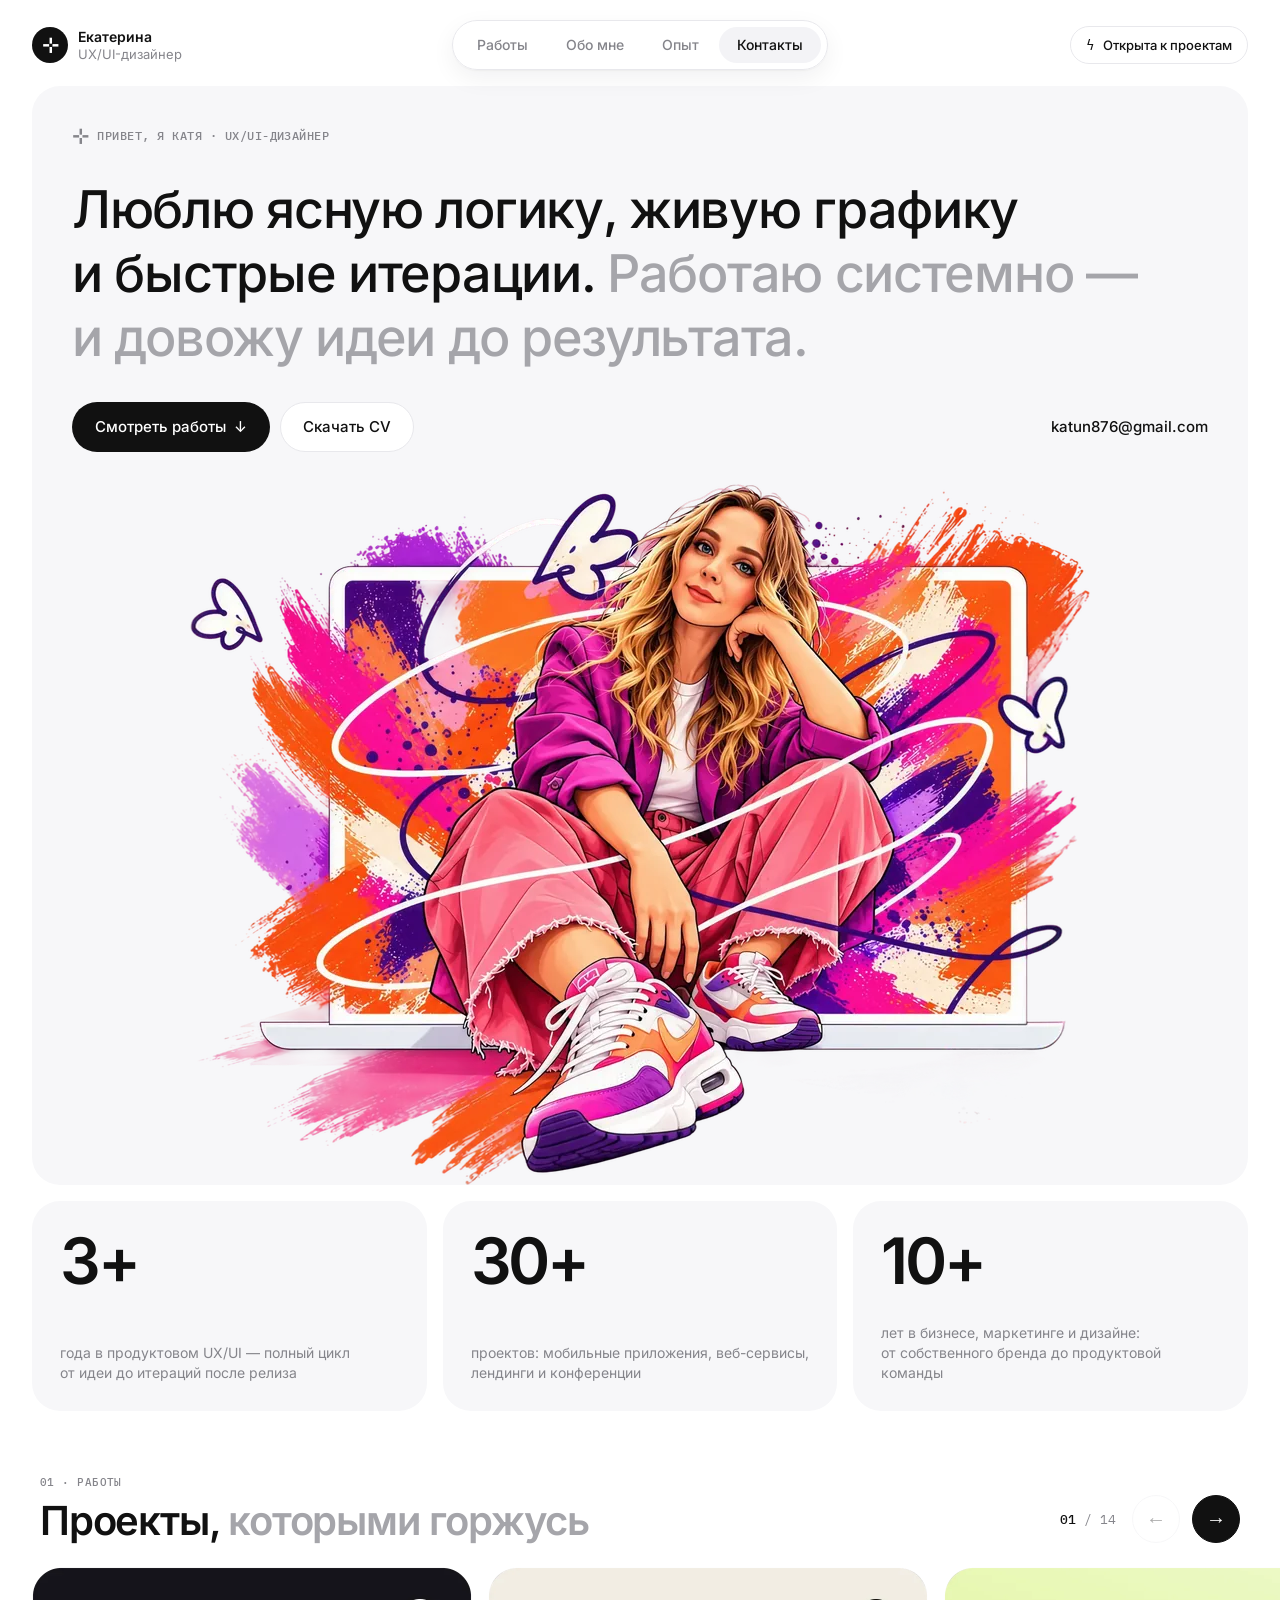
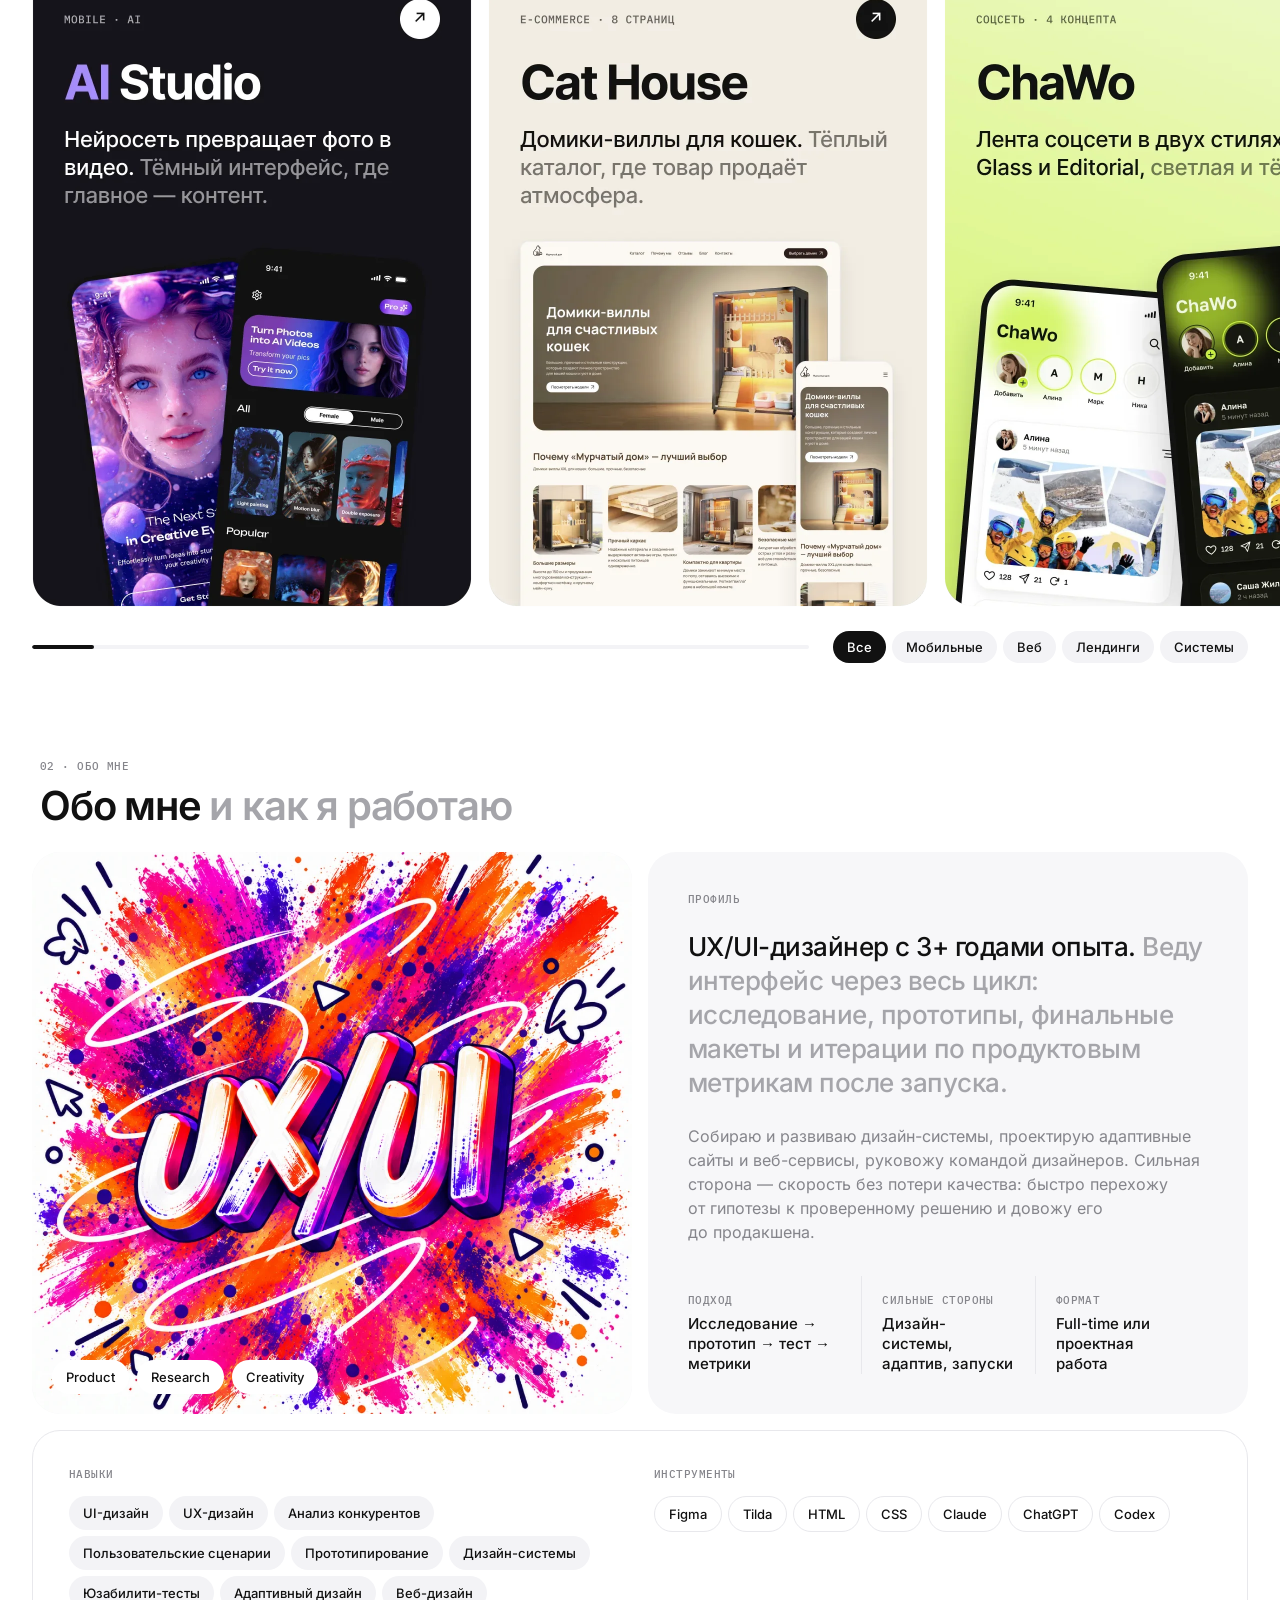
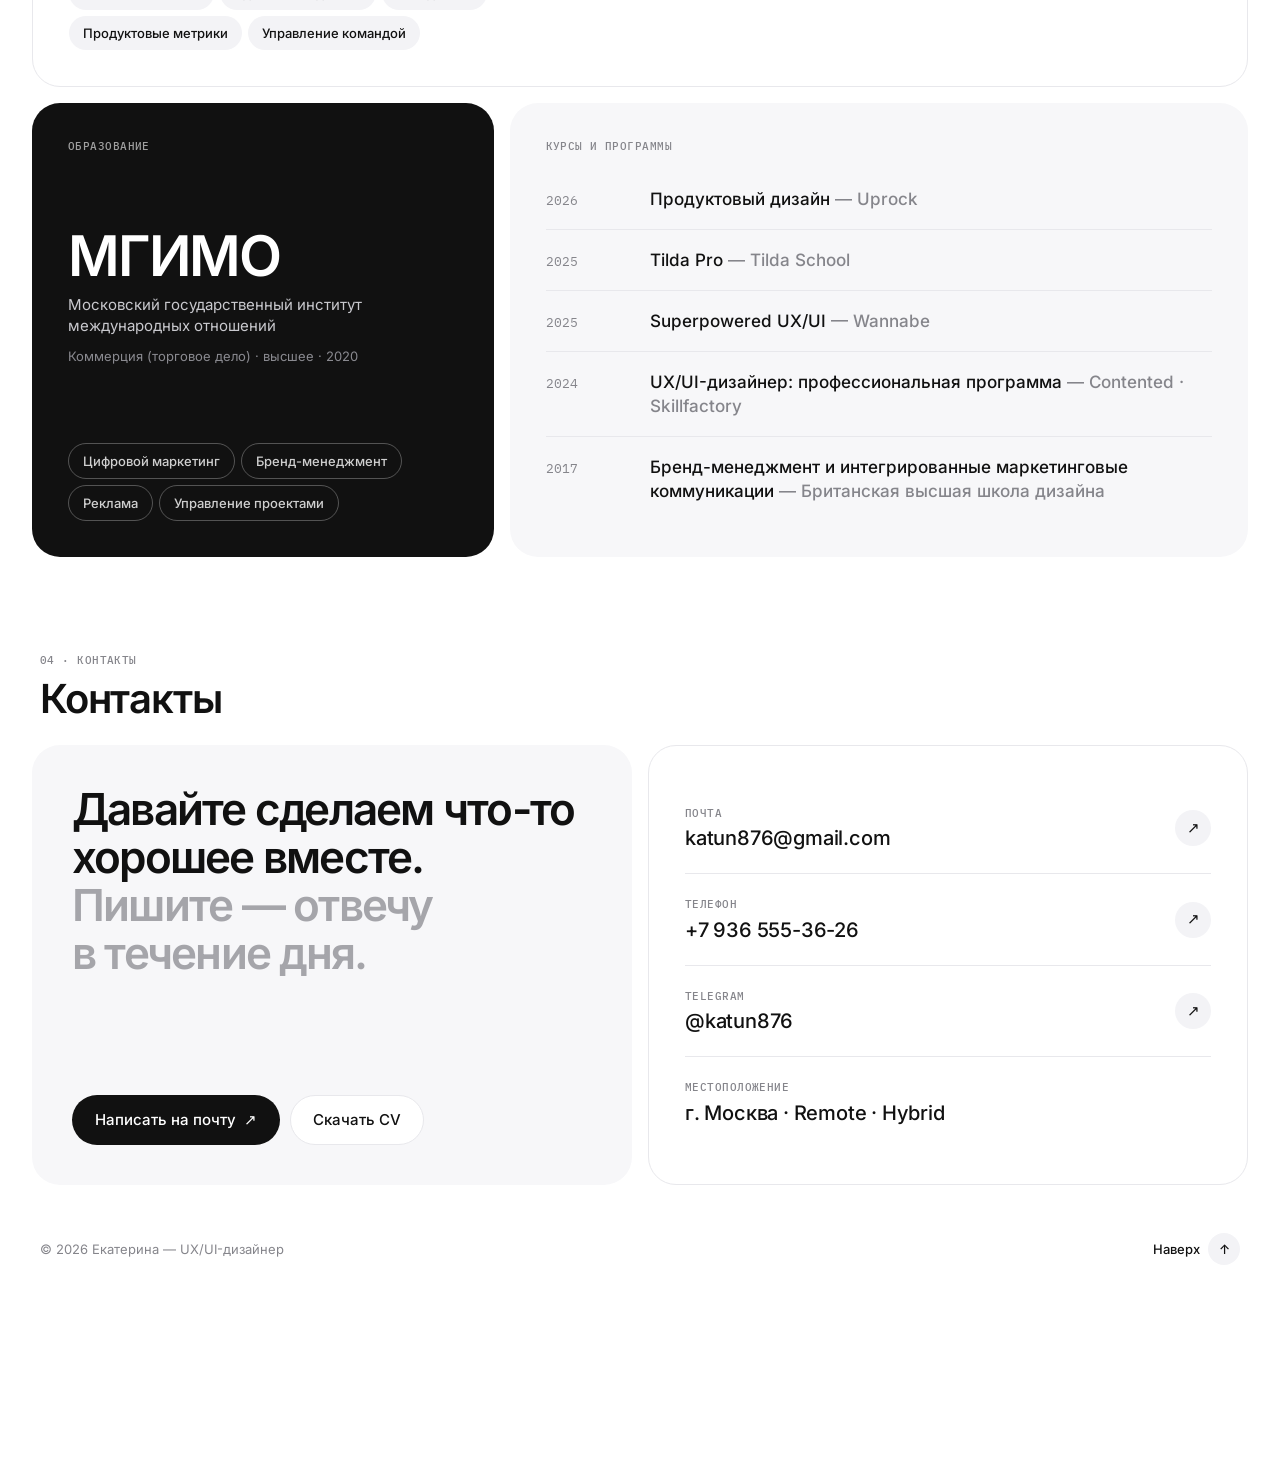
==== commit 219ed184: "Add files via upload" ====
--- a/index.html
+++ b/index.html
@@ -14,7 +14,7 @@
   <link rel="preload" as="font" type="font/woff2" href="assets/fonts/inter-cyrillic-wght-normal.woff2" crossorigin>
   <link rel="preload" as="image" href="assets/hero.webp" media="(min-width: 701px)">
   <link rel="preload" as="image" href="assets/hero-mobile.webp" media="(max-width: 700px)">
-  <link rel="stylesheet" href="styles.css">
+  <link rel="stylesheet" href="styles.css?v=6">
 </head>
 <body>
   <a class="skip-link" href="#main">Перейти к содержанию</a>
@@ -86,24 +86,24 @@
 
       <div class="track-wrap">
         <ul class="project-track" id="project-track" tabindex="0" aria-label="Проекты — листайте горизонтально">
-          <li class="project" data-tags="mobile"><button class="project__open" type="button" data-src="assets/works/ai.webp"><img src="assets/works/ai.webp" width="880" height="1280" loading="lazy" alt=""><span class="sr-only"><b>AI Studio</b> — Mobile · AI. Нейросеть превращает фото в видео. Тёмный интерфейс, где главное — контент.</span></button></li>
-          <li class="project" data-tags="web"><button class="project__open" type="button" data-src="assets/works/cat.webp"><img src="assets/works/cat.webp" width="880" height="1280" loading="lazy" alt=""><span class="sr-only"><b>Cat House</b> — E-commerce · 8 страниц. Домики-виллы для кошек. Тёплый каталог, где товар продаёт атмосфера.</span></button></li>
-          <li class="project" data-tags="mobile"><button class="project__open" type="button" data-src="assets/works/chawo.webp"><img src="assets/works/chawo.webp" width="880" height="1280" loading="lazy" alt=""><span class="sr-only"><b>ChaWo</b> — Соцсеть · 4 концепта. Лента соцсети в двух стилях — Glass и Editorial, светлая и тёмная.</span></button></li>
-          <li class="project" data-tags="landing"><button class="project__open" type="button" data-src="assets/works/bigtech.webp"><img src="assets/works/bigtech.webp" width="880" height="1280" loading="lazy" alt=""><span class="sr-only"><b>BigTech Camp</b> — Лендинг · 2025. Сайт дизайн-конференции: неон, стекло и расписание дня.</span></button></li>
-          <li class="project" data-tags="mobile landing"><button class="project__open" type="button" data-src="assets/works/wefix.webp"><img src="assets/works/wefix.webp" width="880" height="1280" loading="lazy" alt=""><span class="sr-only"><b>WE FIX</b> — Mobile · Лендинг. Мобильное приложение для мастеров по ремонту техники и лендинг сервиса.</span></button></li>
-          <li class="project" data-tags="web"><button class="project__open" type="button" data-src="assets/works/sportstech.webp"><img src="assets/works/sportstech.webp" width="880" height="1280" loading="lazy" alt=""><span class="sr-only"><b>СпортсTech</b> — Корпоративный сайт · 2025. Сайт и платформа для привлечения IT-специалистов.</span></button></li>
-          <li class="project" data-tags="mobile"><button class="project__open" type="button" data-src="assets/works/designflow.webp"><img src="assets/works/designflow.webp" width="880" height="1280" loading="lazy" alt=""><span class="sr-only"><b>designFlow</b> — Mobile · визиты · файлы. Создание визита, голосовые заметки с расшифровкой и файлы с тегами.</span></button></li>
-          <li class="project" data-tags="web"><button class="project__open" type="button" data-src="assets/works/temply.webp"><img src="assets/works/temply.webp" width="880" height="1280" loading="lazy" alt=""><span class="sr-only"><b>Temply.email</b> — Web-сервис · 2024. B2B-платформа корпоративных рассылок для сотрудников «Газпром нефти».</span></button></li>
-          <li class="project" data-tags="web"><button class="project__open" type="button" data-src="assets/works/mayak.webp"><img src="assets/works/mayak.webp" width="880" height="1280" loading="lazy" alt=""><span class="sr-only"><b>Дом с маяком</b> — Веб-сайт · 2025. Сайт с личным кабинетом: понятная навигация и тёплый визуальный язык.</span></button></li>
-          <li class="project" data-tags="landing system"><button class="project__open" type="button" data-src="assets/works/stom.webp"><img src="assets/works/stom.webp" width="880" height="1280" loading="lazy" alt=""><span class="sr-only"><b>Стом·Диджитал</b> — Style guide · лендинг. Гайдлайн и лендинг вебинара об автоматизации в стоматологии.</span></button></li>
-          <li class="project" data-tags="mobile web"><button class="project__open" type="button" data-src="assets/works/bravo.webp"><img src="assets/works/bravo.webp" width="880" height="1280" loading="lazy" alt=""><span class="sr-only"><b>bravo</b> — Сайт и приложение. Цифровые визитки. Создание первой — за три шага, обмен по QR.</span></button></li>
-          <li class="project" data-tags="system web"><button class="project__open" type="button" data-src="assets/works/anwin.webp"><img src="assets/works/anwin.webp" width="880" height="1280" loading="lazy" alt=""><span class="sr-only"><b>ANWIN</b> — Дизайн-система · 2026. Дизайн-система и новые страницы сайта для агентства недвижимости.</span></button></li>
-          <li class="project" data-tags="web"><button class="project__open" type="button" data-src="assets/works/workspace.webp"><img src="assets/works/workspace.webp" width="880" height="1280" loading="lazy" alt=""><span class="sr-only"><b>Workspace</b> — Web-сервис · 2024. B2B-платформа для офиса. Витрина, склад и рабочие места — в одной панели.</span></button></li>
+          <li class="project" data-tags="mobile"><a class="project__open" href="https://www.figma.com/design/eOOjtQfrGaVqP1HREPsbx4/%D0%AF%D0%9A%D0%9E%D0%92%D0%9B%D0%95%D0%92%D0%90-%D0%95%D0%9A%D0%90%D0%A2%D0%95%D0%A0%D0%98%D0%9D%D0%90?node-id=8449-8514" target="_blank" rel="noopener"><img src="assets/works/ai.webp" width="880" height="1280" loading="lazy" alt=""><span class="sr-only"><b>AI Studio</b> — Mobile · AI. Нейросеть превращает фото в видео. Тёмный интерфейс, где главное — контент. Открыть в Figma.</span></a></li>
+          <li class="project" data-tags="web"><a class="project__open" href="https://www.figma.com/design/eOOjtQfrGaVqP1HREPsbx4/%D0%AF%D0%9A%D0%9E%D0%92%D0%9B%D0%95%D0%92%D0%90-%D0%95%D0%9A%D0%90%D0%A2%D0%95%D0%A0%D0%98%D0%9D%D0%90?node-id=8449-8514" target="_blank" rel="noopener"><img src="assets/works/cat.webp" width="880" height="1280" loading="lazy" alt=""><span class="sr-only"><b>Cat House</b> — E-commerce · 8 страниц. Домики-виллы для кошек. Тёплый каталог, где товар продаёт атмосфера. Открыть в Figma.</span></a></li>
+          <li class="project" data-tags="mobile"><a class="project__open" href="https://www.figma.com/design/eOOjtQfrGaVqP1HREPsbx4/%D0%AF%D0%9A%D0%9E%D0%92%D0%9B%D0%95%D0%92%D0%90-%D0%95%D0%9A%D0%90%D0%A2%D0%95%D0%A0%D0%98%D0%9D%D0%90?node-id=8449-8514" target="_blank" rel="noopener"><img src="assets/works/chawo.webp" width="880" height="1280" loading="lazy" alt=""><span class="sr-only"><b>ChaWo</b> — Соцсеть · 4 концепта. Лента соцсети в двух стилях — Glass и Editorial, светлая и тёмная. Открыть в Figma.</span></a></li>
+          <li class="project" data-tags="landing"><a class="project__open" href="https://www.figma.com/design/eOOjtQfrGaVqP1HREPsbx4/%D0%AF%D0%9A%D0%9E%D0%92%D0%9B%D0%95%D0%92%D0%90-%D0%95%D0%9A%D0%90%D0%A2%D0%95%D0%A0%D0%98%D0%9D%D0%90?node-id=8449-8514" target="_blank" rel="noopener"><img src="assets/works/bigtech.webp" width="880" height="1280" loading="lazy" alt=""><span class="sr-only"><b>BigTech Camp</b> — Лендинг · 2025. Сайт дизайн-конференции: неон, стекло и расписание дня. Открыть в Figma.</span></a></li>
+          <li class="project" data-tags="mobile landing"><a class="project__open" href="https://www.figma.com/design/eOOjtQfrGaVqP1HREPsbx4/%D0%AF%D0%9A%D0%9E%D0%92%D0%9B%D0%95%D0%92%D0%90-%D0%95%D0%9A%D0%90%D0%A2%D0%95%D0%A0%D0%98%D0%9D%D0%90?node-id=8449-8514" target="_blank" rel="noopener"><img src="assets/works/wefix.webp" width="880" height="1280" loading="lazy" alt=""><span class="sr-only"><b>WE FIX</b> — Mobile · Лендинг. Мобильное приложение для мастеров по ремонту техники и лендинг сервиса. Открыть в Figma.</span></a></li>
+          <li class="project" data-tags="web"><a class="project__open" href="https://www.figma.com/design/eOOjtQfrGaVqP1HREPsbx4/%D0%AF%D0%9A%D0%9E%D0%92%D0%9B%D0%95%D0%92%D0%90-%D0%95%D0%9A%D0%90%D0%A2%D0%95%D0%A0%D0%98%D0%9D%D0%90?node-id=8449-8514" target="_blank" rel="noopener"><img src="assets/works/sportstech.webp" width="880" height="1280" loading="lazy" alt=""><span class="sr-only"><b>СпортсTech</b> — Корпоративный сайт · 2025. Сайт и платформа для привлечения IT-специалистов. Открыть в Figma.</span></a></li>
+          <li class="project" data-tags="mobile"><a class="project__open" href="https://www.figma.com/design/eOOjtQfrGaVqP1HREPsbx4/%D0%AF%D0%9A%D0%9E%D0%92%D0%9B%D0%95%D0%92%D0%90-%D0%95%D0%9A%D0%90%D0%A2%D0%95%D0%A0%D0%98%D0%9D%D0%90?node-id=8449-8514" target="_blank" rel="noopener"><img src="assets/works/designflow.webp" width="880" height="1280" loading="lazy" alt=""><span class="sr-only"><b>designFlow</b> — Mobile · визиты · файлы. Создание визита, голосовые заметки с расшифровкой и файлы с тегами. Открыть в Figma.</span></a></li>
+          <li class="project" data-tags="web"><a class="project__open" href="https://www.figma.com/design/eOOjtQfrGaVqP1HREPsbx4/%D0%AF%D0%9A%D0%9E%D0%92%D0%9B%D0%95%D0%92%D0%90-%D0%95%D0%9A%D0%90%D0%A2%D0%95%D0%A0%D0%98%D0%9D%D0%90?node-id=8449-8514" target="_blank" rel="noopener"><img src="assets/works/temply.webp" width="880" height="1280" loading="lazy" alt=""><span class="sr-only"><b>Temply.email</b> — Web-сервис · 2024. B2B-платформа корпоративных рассылок для сотрудников «Газпром нефти». Открыть в Figma.</span></a></li>
+          <li class="project" data-tags="web"><a class="project__open" href="https://www.figma.com/design/eOOjtQfrGaVqP1HREPsbx4/%D0%AF%D0%9A%D0%9E%D0%92%D0%9B%D0%95%D0%92%D0%90-%D0%95%D0%9A%D0%90%D0%A2%D0%95%D0%A0%D0%98%D0%9D%D0%90?node-id=8449-8514" target="_blank" rel="noopener"><img src="assets/works/mayak.webp" width="880" height="1280" loading="lazy" alt=""><span class="sr-only"><b>Дом с маяком</b> — Веб-сайт · 2025. Сайт с личным кабинетом: понятная навигация и тёплый визуальный язык. Открыть в Figma.</span></a></li>
+          <li class="project" data-tags="landing system"><a class="project__open" href="https://www.figma.com/design/eOOjtQfrGaVqP1HREPsbx4/%D0%AF%D0%9A%D0%9E%D0%92%D0%9B%D0%95%D0%92%D0%90-%D0%95%D0%9A%D0%90%D0%A2%D0%95%D0%A0%D0%98%D0%9D%D0%90?node-id=8449-8514" target="_blank" rel="noopener"><img src="assets/works/stom.webp" width="880" height="1280" loading="lazy" alt=""><span class="sr-only"><b>Стом·Диджитал</b> — Style guide · лендинг. Гайдлайн и лендинг вебинара об автоматизации в стоматологии. Открыть в Figma.</span></a></li>
+          <li class="project" data-tags="mobile web"><a class="project__open" href="https://www.figma.com/design/eOOjtQfrGaVqP1HREPsbx4/%D0%AF%D0%9A%D0%9E%D0%92%D0%9B%D0%95%D0%92%D0%90-%D0%95%D0%9A%D0%90%D0%A2%D0%95%D0%A0%D0%98%D0%9D%D0%90?node-id=8449-8514" target="_blank" rel="noopener"><img src="assets/works/bravo.webp" width="880" height="1280" loading="lazy" alt=""><span class="sr-only"><b>bravo</b> — Сайт и приложение. Цифровые визитки. Создание первой — за три шага, обмен по QR. Открыть в Figma.</span></a></li>
+          <li class="project" data-tags="system web"><a class="project__open" href="https://www.figma.com/design/eOOjtQfrGaVqP1HREPsbx4/%D0%AF%D0%9A%D0%9E%D0%92%D0%9B%D0%95%D0%92%D0%90-%D0%95%D0%9A%D0%90%D0%A2%D0%95%D0%A0%D0%98%D0%9D%D0%90?node-id=8449-8514" target="_blank" rel="noopener"><img src="assets/works/anwin.webp" width="880" height="1280" loading="lazy" alt=""><span class="sr-only"><b>ANWIN</b> — Дизайн-система · 2026. Дизайн-система и новые страницы сайта для агентства недвижимости. Открыть в Figma.</span></a></li>
+          <li class="project" data-tags="web"><a class="project__open" href="https://www.figma.com/design/eOOjtQfrGaVqP1HREPsbx4/%D0%AF%D0%9A%D0%9E%D0%92%D0%9B%D0%95%D0%92%D0%90-%D0%95%D0%9A%D0%90%D0%A2%D0%95%D0%A0%D0%98%D0%9D%D0%90?node-id=8449-8514" target="_blank" rel="noopener"><img src="assets/works/workspace.webp" width="880" height="1280" loading="lazy" alt=""><span class="sr-only"><b>Workspace</b> — Web-сервис · 2024. B2B-платформа для офиса. Витрина, склад и рабочие места — в одной панели. Открыть в Figma.</span></a></li>
           <li class="project project--more" data-tags="all">
             <div class="project--more__inner">
               <p class="label label--light">Больше работ</p>
               <p class="project--more__text">Покажу процесс, исследования и&nbsp;ещё больше макетов — <span>пришлю полное портфолио.</span></p>
-              <a class="button button--white" href="mailto:katun876@gmail.com?subject=%D0%9F%D0%BE%D1%80%D1%82%D1%84%D0%BE%D0%BB%D0%B8%D0%BE">Подробнее <span aria-hidden="true">↗</span></a>
+              <a class="button button--white" href="https://t.me/katun876" target="_blank" rel="noopener">Подробнее <span aria-hidden="true">↗</span></a>
             </div>
           </li>
         </ul>
@@ -128,14 +128,14 @@
       </div>
       <div class="about-grid">
         <figure class="about-art reveal">
-          <img src="assets/about.webp" width="1100" height="1100" loading="lazy" alt="Иллюстрация «UX/UI» в брызгах краски">
+          <img src="assets/about.webp" width="1128" height="1040" loading="lazy" alt="Иллюстрация «UX/UI» в брызгах краски">
           <figcaption><span>Product</span><span>Research</span><span>Creativity</span></figcaption>
         </figure>
         <article class="profile-card reveal">
           <div class="profile-card__top">
             <p class="label">Профиль</p>
             <h3>UX/UI-дизайнер с 3+ годами опыта. <span class="muted">Веду интерфейс через весь цикл: исследование, прототипы, финальные макеты и&nbsp;итерации по&nbsp;продуктовым метрикам после запуска.</span></h3>
-            <img class="profile-card__art" src="assets/about.webp" width="1100" height="1100" loading="lazy" alt="">
+            <img class="profile-card__art" src="assets/about-mobile.webp" width="954" height="888" loading="lazy" alt="Иллюстрация «UX/UI» в брызгах краски">
             <p class="profile-card__text">Собираю и развиваю дизайн-системы, проектирую адаптивные сайты и&nbsp;веб-сервисы, руковожу командой дизайнеров. Сильная сторона — скорость без потери качества: быстро перехожу от&nbsp;гипотезы к&nbsp;проверенному решению и&nbsp;довожу его до&nbsp;продакшена.</p>
           </div>
           <dl class="facts">
@@ -223,12 +223,7 @@
     <a class="footer__top" href="#top"><span class="only-desktop">Наверх</span> <span class="footer__arrow" aria-hidden="true">↑</span><span class="sr-only only-mobile">Наверх</span></a>
   </footer>
 
-  <dialog class="lightbox" id="lightbox" aria-label="Проект">
-    <button class="lightbox__close round-button" type="button" aria-label="Закрыть">✕</button>
-    <img alt="">
-    <a class="button button--dark lightbox__cta" href="mailto:katun876@gmail.com?subject=%D0%9A%D0%B5%D0%B9%D1%81">Запросить кейс <span aria-hidden="true">↗</span></a>
-  </dialog>
-
-  <script src="script.js" defer></script>
+
+  <script src="script.js?v=6" defer></script>
 </body>
 </html>
--- a/styles.css
+++ b/styles.css
@@ -178,6 +178,7 @@
   cursor: grab;
 }
 .project-track::-webkit-scrollbar { display: none; }
+.project-track::after { content: ""; flex: 0 0 1px; }
 .project-track.is-dragging { cursor: grabbing; scroll-snap-type: none; }
 .project-track.is-dragging .project { pointer-events: none; }
 .project {
@@ -185,12 +186,12 @@
   flex: 0 0 var(--card-w); height: var(--card-h);
   scroll-snap-align: start;
   border-radius: var(--radius); overflow: hidden;
-  background: var(--panel);
+  background: transparent;
   transition: transform .35s var(--ease), box-shadow .35s var(--ease), opacity .3s;
 }
 .project[hidden] { display: none; }
 .project:hover { transform: translateY(-4px); box-shadow: 0 16px 40px rgba(17, 17, 26, .10); }
-.project__open { display: block; width: 100%; height: 100%; padding: 0; border: 0; background: none; cursor: zoom-in; border-radius: inherit; }
+.project__open { display: block; width: 100%; height: 100%; padding: 0; border: 0; background: none; cursor: pointer; border-radius: inherit; }
 .project__open img { width: 100%; height: 100%; object-fit: cover; -webkit-user-drag: none; user-select: none; }
 .project--more { background: var(--ink); color: var(--white); }
 .project--more__inner { height: 100%; padding: 32px; display: flex; flex-direction: column; justify-content: space-between; }
@@ -376,12 +377,13 @@
   .project--more__text { font-size: 24px; line-height: 29px; }
   .track-footer { flex-direction: column; align-items: stretch; gap: 16px; margin-top: 16px; }
   .progress { flex: none; width: 100%; }
+  .filters { display: none; }
 
   /* about */
   .about-art { display: none; }
   .profile-card { padding: 22px; gap: 24px; }
   .profile-card h3 { font-size: 20px; line-height: 26px; }
-  .profile-card__art { display: block; width: 100%; aspect-ratio: 318 / 300; object-fit: cover; border-radius: 20px; }
+  .profile-card__art { display: block; width: 100%; aspect-ratio: 318 / 296; object-fit: cover; border-radius: 20px; }
   .facts dt { font-size: 14px; }
   .facts dd { font-size: 16px; }
 
@@ -403,6 +405,7 @@
   .cta { min-height: 0; padding: 22px; gap: 24px; }
   .cta__title { font-size: 28px; line-height: 32px; }
   .cta__bottom { display: flex; flex-direction: column; gap: 24px; }
+  .cta__actions { display: none; }
   .contact-icons { display: flex; gap: 10px; }
   .contact-icons a { width: 52px; height: 52px; border-radius: 50%; display: grid; place-items: center; background: var(--white); border: 1px solid var(--line); transition: background-color .2s; }
   .contact-icons a:active { background: var(--panel-2); }
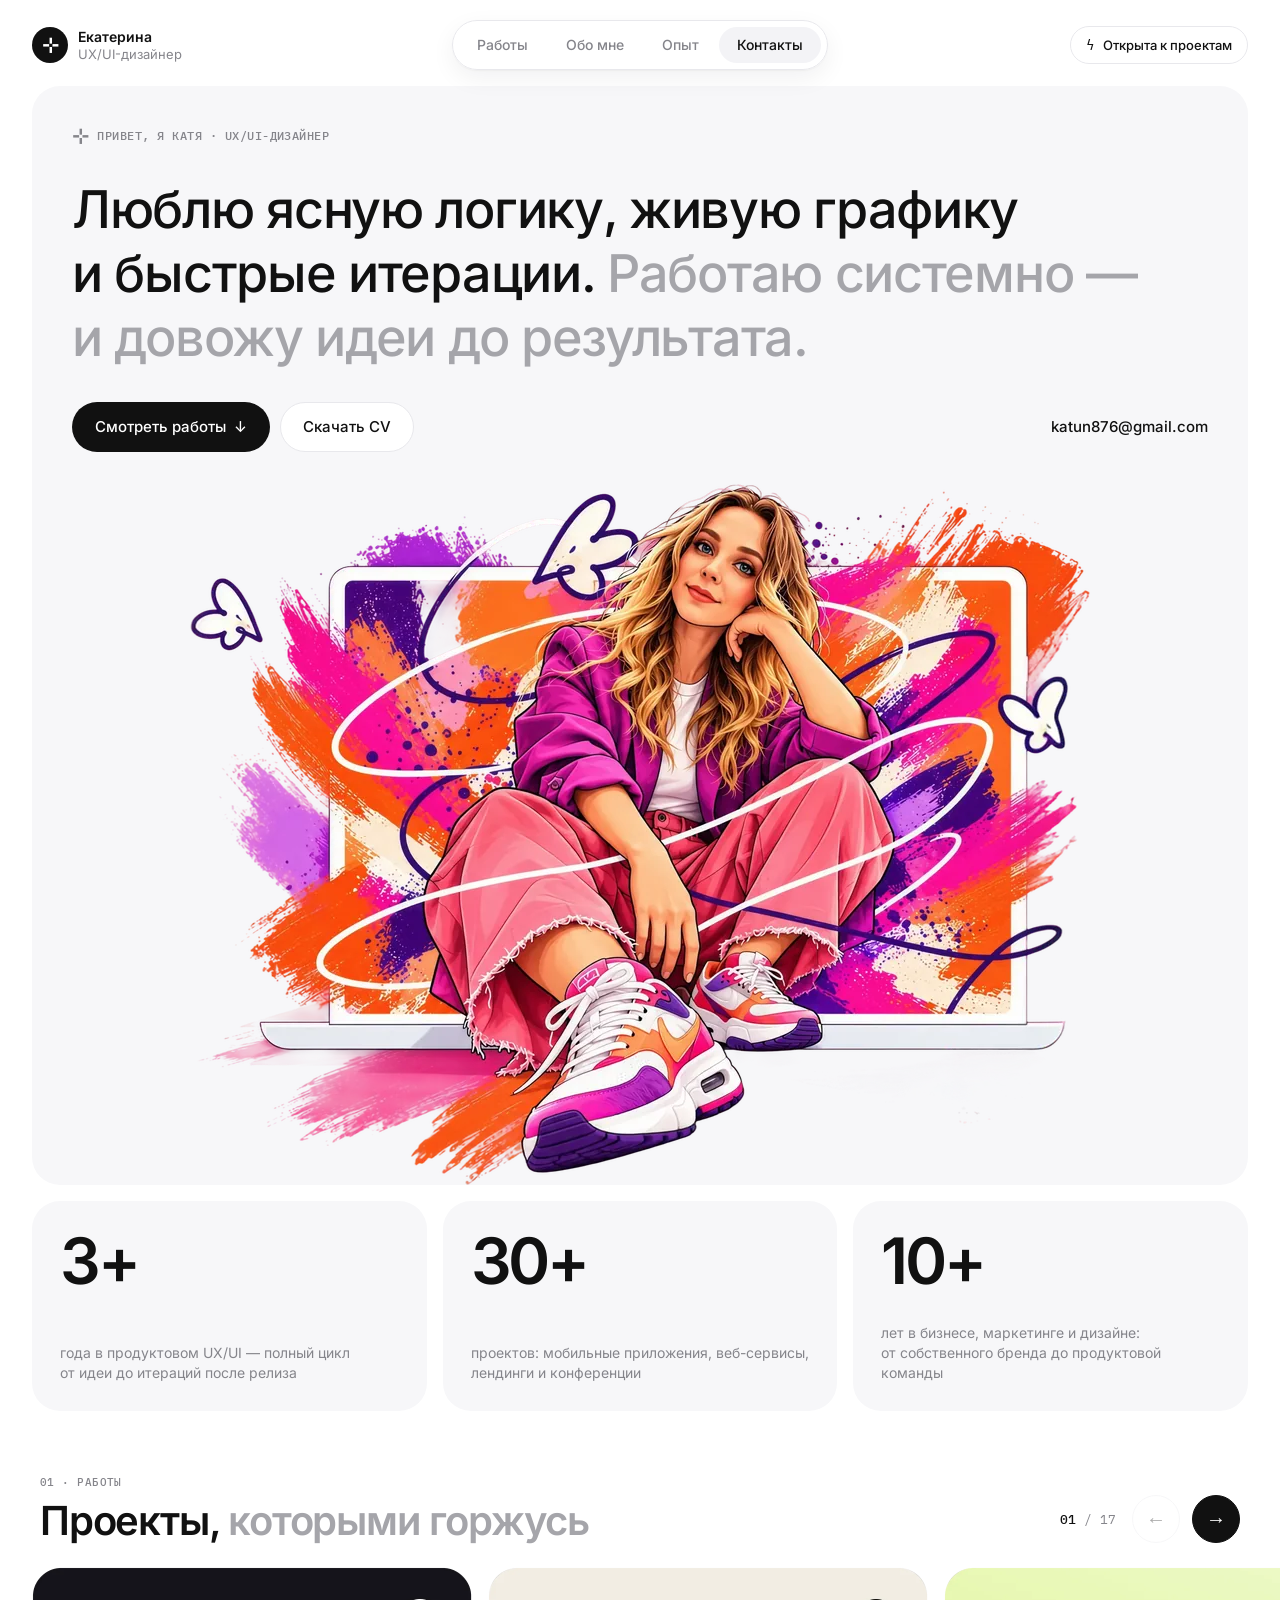
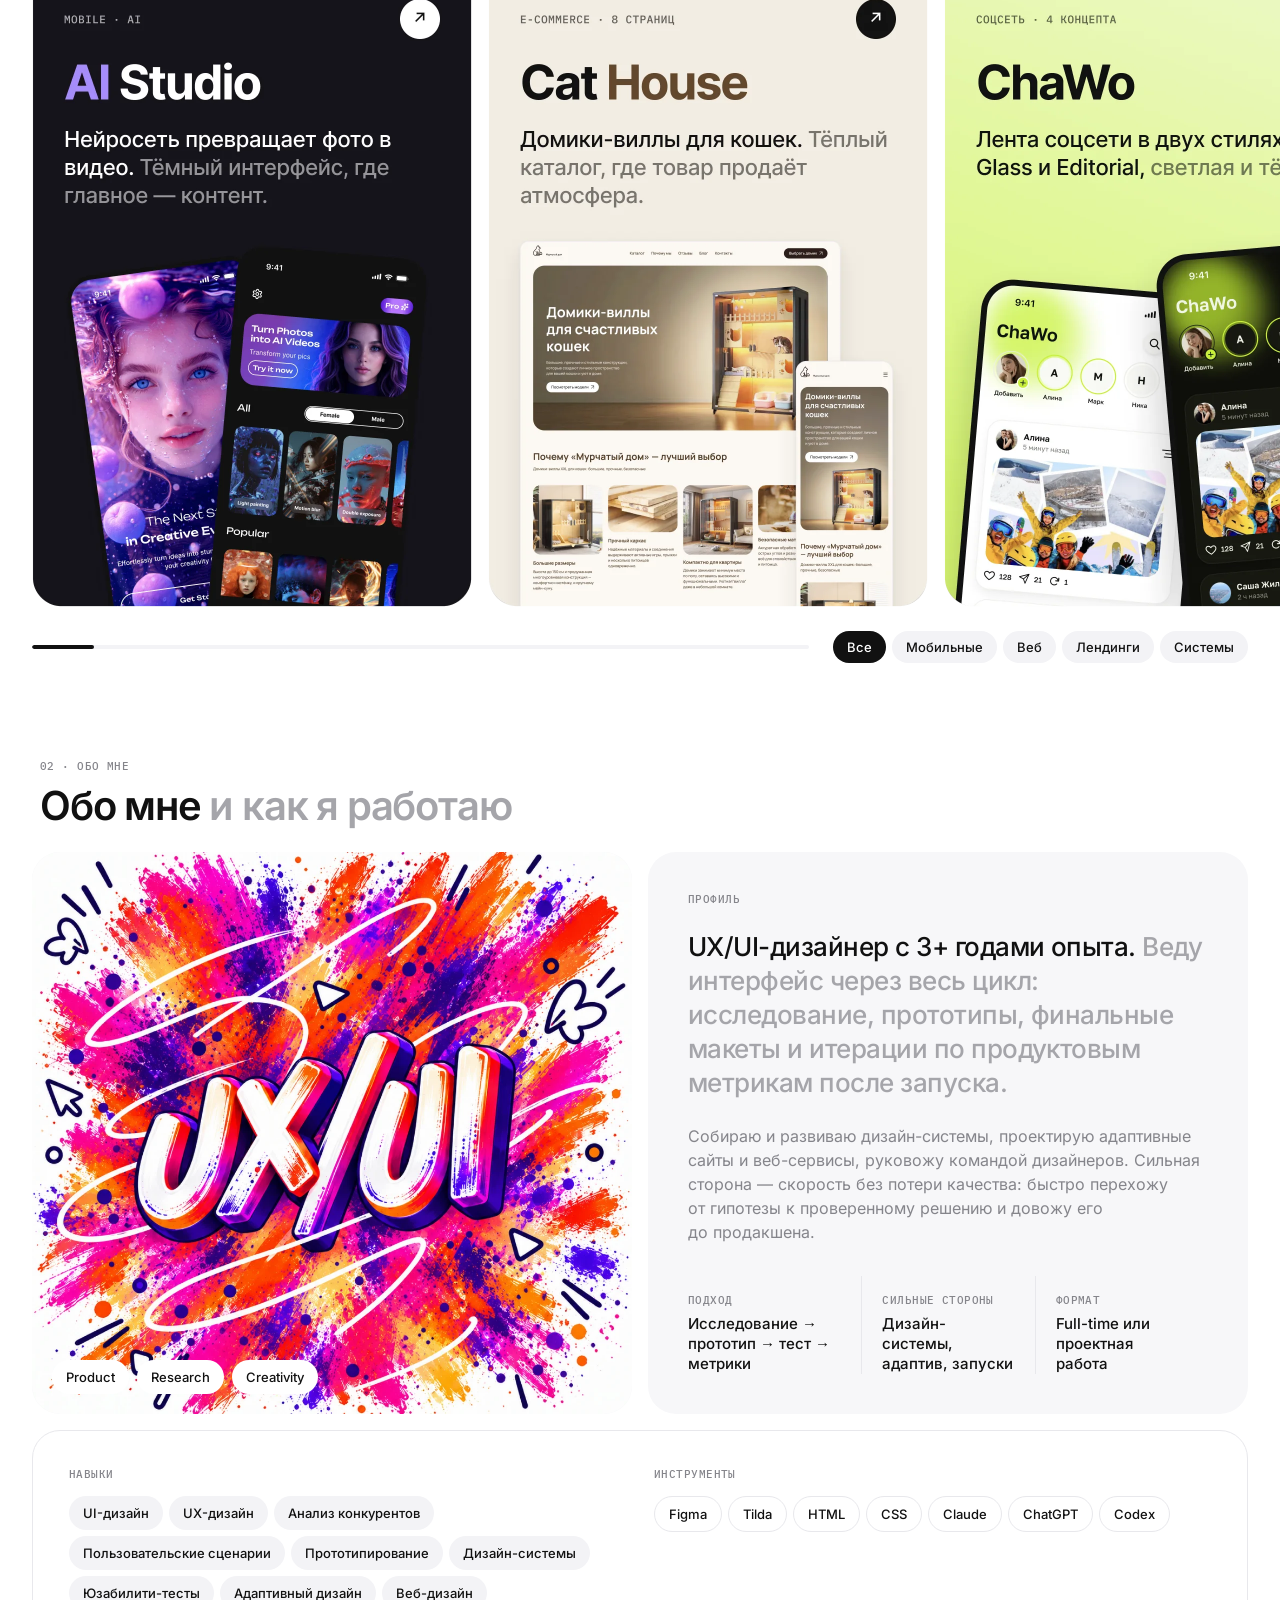
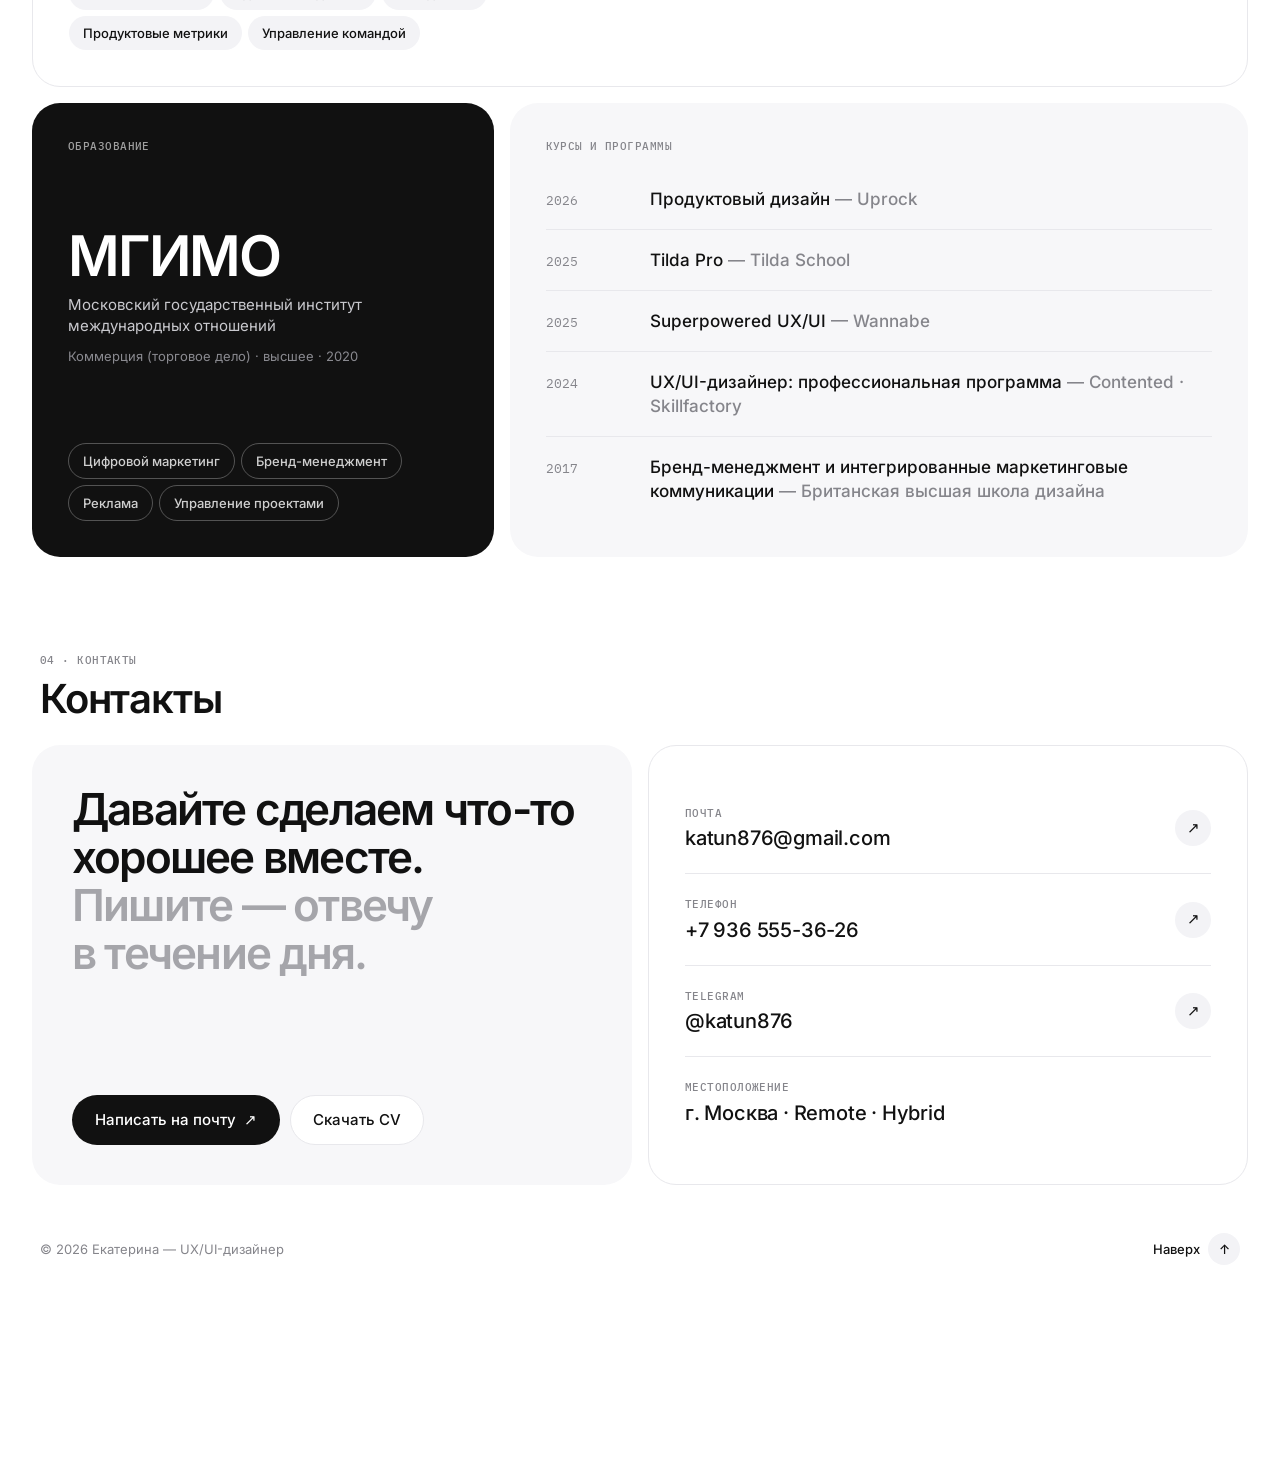
==== commit 2bb8d582: "Add files via upload" ====
--- a/index.html
+++ b/index.html
@@ -14,7 +14,7 @@
   <link rel="preload" as="font" type="font/woff2" href="assets/fonts/inter-cyrillic-wght-normal.woff2" crossorigin>
   <link rel="preload" as="image" href="assets/hero.webp" media="(min-width: 701px)">
   <link rel="preload" as="image" href="assets/hero-mobile.webp" media="(max-width: 700px)">
-  <link rel="stylesheet" href="styles.css?v=6">
+  <link rel="stylesheet" href="styles.css?v=7">
 </head>
 <body>
   <a class="skip-link" href="#main">Перейти к содержанию</a>
@@ -78,7 +78,7 @@
           <h2 id="works-title">Проекты, <span class="muted">которыми горжусь</span></h2>
         </div>
         <div class="carousel-nav">
-          <span class="carousel-nav__count" aria-live="polite"><b id="current-slide">01</b> / <span id="total-slides">14</span></span>
+          <span class="carousel-nav__count" aria-live="polite"><b id="current-slide">01</b> / <span id="total-slides">17</span></span>
           <button class="round-button" type="button" id="prev" aria-label="Предыдущая работа">←</button>
           <button class="round-button round-button--dark" type="button" id="next" aria-label="Следующая работа">→</button>
         </div>
@@ -86,19 +86,22 @@
 
       <div class="track-wrap">
         <ul class="project-track" id="project-track" tabindex="0" aria-label="Проекты — листайте горизонтально">
-          <li class="project" data-tags="mobile"><a class="project__open" href="https://www.figma.com/design/eOOjtQfrGaVqP1HREPsbx4/%D0%AF%D0%9A%D0%9E%D0%92%D0%9B%D0%95%D0%92%D0%90-%D0%95%D0%9A%D0%90%D0%A2%D0%95%D0%A0%D0%98%D0%9D%D0%90?node-id=8449-8514" target="_blank" rel="noopener"><img src="assets/works/ai.webp" width="880" height="1280" loading="lazy" alt=""><span class="sr-only"><b>AI Studio</b> — Mobile · AI. Нейросеть превращает фото в видео. Тёмный интерфейс, где главное — контент. Открыть в Figma.</span></a></li>
-          <li class="project" data-tags="web"><a class="project__open" href="https://www.figma.com/design/eOOjtQfrGaVqP1HREPsbx4/%D0%AF%D0%9A%D0%9E%D0%92%D0%9B%D0%95%D0%92%D0%90-%D0%95%D0%9A%D0%90%D0%A2%D0%95%D0%A0%D0%98%D0%9D%D0%90?node-id=8449-8514" target="_blank" rel="noopener"><img src="assets/works/cat.webp" width="880" height="1280" loading="lazy" alt=""><span class="sr-only"><b>Cat House</b> — E-commerce · 8 страниц. Домики-виллы для кошек. Тёплый каталог, где товар продаёт атмосфера. Открыть в Figma.</span></a></li>
-          <li class="project" data-tags="mobile"><a class="project__open" href="https://www.figma.com/design/eOOjtQfrGaVqP1HREPsbx4/%D0%AF%D0%9A%D0%9E%D0%92%D0%9B%D0%95%D0%92%D0%90-%D0%95%D0%9A%D0%90%D0%A2%D0%95%D0%A0%D0%98%D0%9D%D0%90?node-id=8449-8514" target="_blank" rel="noopener"><img src="assets/works/chawo.webp" width="880" height="1280" loading="lazy" alt=""><span class="sr-only"><b>ChaWo</b> — Соцсеть · 4 концепта. Лента соцсети в двух стилях — Glass и Editorial, светлая и тёмная. Открыть в Figma.</span></a></li>
-          <li class="project" data-tags="landing"><a class="project__open" href="https://www.figma.com/design/eOOjtQfrGaVqP1HREPsbx4/%D0%AF%D0%9A%D0%9E%D0%92%D0%9B%D0%95%D0%92%D0%90-%D0%95%D0%9A%D0%90%D0%A2%D0%95%D0%A0%D0%98%D0%9D%D0%90?node-id=8449-8514" target="_blank" rel="noopener"><img src="assets/works/bigtech.webp" width="880" height="1280" loading="lazy" alt=""><span class="sr-only"><b>BigTech Camp</b> — Лендинг · 2025. Сайт дизайн-конференции: неон, стекло и расписание дня. Открыть в Figma.</span></a></li>
-          <li class="project" data-tags="mobile landing"><a class="project__open" href="https://www.figma.com/design/eOOjtQfrGaVqP1HREPsbx4/%D0%AF%D0%9A%D0%9E%D0%92%D0%9B%D0%95%D0%92%D0%90-%D0%95%D0%9A%D0%90%D0%A2%D0%95%D0%A0%D0%98%D0%9D%D0%90?node-id=8449-8514" target="_blank" rel="noopener"><img src="assets/works/wefix.webp" width="880" height="1280" loading="lazy" alt=""><span class="sr-only"><b>WE FIX</b> — Mobile · Лендинг. Мобильное приложение для мастеров по ремонту техники и лендинг сервиса. Открыть в Figma.</span></a></li>
-          <li class="project" data-tags="web"><a class="project__open" href="https://www.figma.com/design/eOOjtQfrGaVqP1HREPsbx4/%D0%AF%D0%9A%D0%9E%D0%92%D0%9B%D0%95%D0%92%D0%90-%D0%95%D0%9A%D0%90%D0%A2%D0%95%D0%A0%D0%98%D0%9D%D0%90?node-id=8449-8514" target="_blank" rel="noopener"><img src="assets/works/sportstech.webp" width="880" height="1280" loading="lazy" alt=""><span class="sr-only"><b>СпортсTech</b> — Корпоративный сайт · 2025. Сайт и платформа для привлечения IT-специалистов. Открыть в Figma.</span></a></li>
-          <li class="project" data-tags="mobile"><a class="project__open" href="https://www.figma.com/design/eOOjtQfrGaVqP1HREPsbx4/%D0%AF%D0%9A%D0%9E%D0%92%D0%9B%D0%95%D0%92%D0%90-%D0%95%D0%9A%D0%90%D0%A2%D0%95%D0%A0%D0%98%D0%9D%D0%90?node-id=8449-8514" target="_blank" rel="noopener"><img src="assets/works/designflow.webp" width="880" height="1280" loading="lazy" alt=""><span class="sr-only"><b>designFlow</b> — Mobile · визиты · файлы. Создание визита, голосовые заметки с расшифровкой и файлы с тегами. Открыть в Figma.</span></a></li>
-          <li class="project" data-tags="web"><a class="project__open" href="https://www.figma.com/design/eOOjtQfrGaVqP1HREPsbx4/%D0%AF%D0%9A%D0%9E%D0%92%D0%9B%D0%95%D0%92%D0%90-%D0%95%D0%9A%D0%90%D0%A2%D0%95%D0%A0%D0%98%D0%9D%D0%90?node-id=8449-8514" target="_blank" rel="noopener"><img src="assets/works/temply.webp" width="880" height="1280" loading="lazy" alt=""><span class="sr-only"><b>Temply.email</b> — Web-сервис · 2024. B2B-платформа корпоративных рассылок для сотрудников «Газпром нефти». Открыть в Figma.</span></a></li>
-          <li class="project" data-tags="web"><a class="project__open" href="https://www.figma.com/design/eOOjtQfrGaVqP1HREPsbx4/%D0%AF%D0%9A%D0%9E%D0%92%D0%9B%D0%95%D0%92%D0%90-%D0%95%D0%9A%D0%90%D0%A2%D0%95%D0%A0%D0%98%D0%9D%D0%90?node-id=8449-8514" target="_blank" rel="noopener"><img src="assets/works/mayak.webp" width="880" height="1280" loading="lazy" alt=""><span class="sr-only"><b>Дом с маяком</b> — Веб-сайт · 2025. Сайт с личным кабинетом: понятная навигация и тёплый визуальный язык. Открыть в Figma.</span></a></li>
-          <li class="project" data-tags="landing system"><a class="project__open" href="https://www.figma.com/design/eOOjtQfrGaVqP1HREPsbx4/%D0%AF%D0%9A%D0%9E%D0%92%D0%9B%D0%95%D0%92%D0%90-%D0%95%D0%9A%D0%90%D0%A2%D0%95%D0%A0%D0%98%D0%9D%D0%90?node-id=8449-8514" target="_blank" rel="noopener"><img src="assets/works/stom.webp" width="880" height="1280" loading="lazy" alt=""><span class="sr-only"><b>Стом·Диджитал</b> — Style guide · лендинг. Гайдлайн и лендинг вебинара об автоматизации в стоматологии. Открыть в Figma.</span></a></li>
-          <li class="project" data-tags="mobile web"><a class="project__open" href="https://www.figma.com/design/eOOjtQfrGaVqP1HREPsbx4/%D0%AF%D0%9A%D0%9E%D0%92%D0%9B%D0%95%D0%92%D0%90-%D0%95%D0%9A%D0%90%D0%A2%D0%95%D0%A0%D0%98%D0%9D%D0%90?node-id=8449-8514" target="_blank" rel="noopener"><img src="assets/works/bravo.webp" width="880" height="1280" loading="lazy" alt=""><span class="sr-only"><b>bravo</b> — Сайт и приложение. Цифровые визитки. Создание первой — за три шага, обмен по QR. Открыть в Figma.</span></a></li>
-          <li class="project" data-tags="system web"><a class="project__open" href="https://www.figma.com/design/eOOjtQfrGaVqP1HREPsbx4/%D0%AF%D0%9A%D0%9E%D0%92%D0%9B%D0%95%D0%92%D0%90-%D0%95%D0%9A%D0%90%D0%A2%D0%95%D0%A0%D0%98%D0%9D%D0%90?node-id=8449-8514" target="_blank" rel="noopener"><img src="assets/works/anwin.webp" width="880" height="1280" loading="lazy" alt=""><span class="sr-only"><b>ANWIN</b> — Дизайн-система · 2026. Дизайн-система и новые страницы сайта для агентства недвижимости. Открыть в Figma.</span></a></li>
-          <li class="project" data-tags="web"><a class="project__open" href="https://www.figma.com/design/eOOjtQfrGaVqP1HREPsbx4/%D0%AF%D0%9A%D0%9E%D0%92%D0%9B%D0%95%D0%92%D0%90-%D0%95%D0%9A%D0%90%D0%A2%D0%95%D0%A0%D0%98%D0%9D%D0%90?node-id=8449-8514" target="_blank" rel="noopener"><img src="assets/works/workspace.webp" width="880" height="1280" loading="lazy" alt=""><span class="sr-only"><b>Workspace</b> — Web-сервис · 2024. B2B-платформа для офиса. Витрина, склад и рабочие места — в одной панели. Открыть в Figma.</span></a></li>
+          <li class="project" data-tags="mobile"><a class="project__open" href="https://www.figma.com/design/eOOjtQfrGaVqP1HREPsbx4/%D0%AF%D0%9A%D0%9E%D0%92%D0%9B%D0%95%D0%92%D0%90-%D0%95%D0%9A%D0%90%D0%A2%D0%95%D0%A0%D0%98%D0%9D%D0%90?node-id=8449-8514" target="_blank" rel="noopener"><img src="assets/works/ai.webp?v=7" width="880" height="1280" loading="lazy" alt=""><span class="sr-only"><b>AI Studio</b> — Mobile · AI. Нейросеть превращает фото в видео. Тёмный интерфейс, где главное — контент. Открыть в Figma.</span></a></li>
+          <li class="project" data-tags="web"><a class="project__open" href="https://www.figma.com/design/eOOjtQfrGaVqP1HREPsbx4/%D0%AF%D0%9A%D0%9E%D0%92%D0%9B%D0%95%D0%92%D0%90-%D0%95%D0%9A%D0%90%D0%A2%D0%95%D0%A0%D0%98%D0%9D%D0%90?node-id=8449-8514" target="_blank" rel="noopener"><img src="assets/works/cat.webp?v=7" width="880" height="1280" loading="lazy" alt=""><span class="sr-only"><b>Cat House</b> — E-commerce · 8 страниц. Домики-виллы для кошек. Тёплый каталог, где товар продаёт атмосфера. Открыть в Figma.</span></a></li>
+          <li class="project" data-tags="mobile"><a class="project__open" href="https://www.figma.com/design/eOOjtQfrGaVqP1HREPsbx4/%D0%AF%D0%9A%D0%9E%D0%92%D0%9B%D0%95%D0%92%D0%90-%D0%95%D0%9A%D0%90%D0%A2%D0%95%D0%A0%D0%98%D0%9D%D0%90?node-id=8449-8514" target="_blank" rel="noopener"><img src="assets/works/chawo.webp?v=7" width="880" height="1280" loading="lazy" alt=""><span class="sr-only"><b>ChaWo</b> — Соцсеть · 4 концепта. Лента соцсети в двух стилях — Glass и Editorial, светлая и тёмная. Открыть в Figma.</span></a></li>
+          <li class="project" data-tags="landing"><a class="project__open" href="https://www.figma.com/design/eOOjtQfrGaVqP1HREPsbx4/%D0%AF%D0%9A%D0%9E%D0%92%D0%9B%D0%95%D0%92%D0%90-%D0%95%D0%9A%D0%90%D0%A2%D0%95%D0%A0%D0%98%D0%9D%D0%90?node-id=8449-8514" target="_blank" rel="noopener"><img src="assets/works/bigtech.webp?v=7" width="880" height="1280" loading="lazy" alt=""><span class="sr-only"><b>BigTech Camp</b> — Лендинг · 2025. Сайт дизайн-конференции: неон, стекло и расписание дня. Открыть в Figma.</span></a></li>
+          <li class="project" data-tags="mobile landing system"><a class="project__open" href="https://www.figma.com/design/eOOjtQfrGaVqP1HREPsbx4/%D0%AF%D0%9A%D0%9E%D0%92%D0%9B%D0%95%D0%92%D0%90-%D0%95%D0%9A%D0%90%D0%A2%D0%95%D0%A0%D0%98%D0%9D%D0%90?node-id=8449-8514" target="_blank" rel="noopener"><img src="assets/works/wefix.webp?v=7" width="880" height="1280" loading="lazy" alt=""><span class="sr-only"><b>WE FIX</b> — Style board. Мобильное приложение для мастеров по ремонту техники и лендинг. Открыть в Figma.</span></a></li>
+          <li class="project" data-tags="web"><a class="project__open" href="https://www.figma.com/design/eOOjtQfrGaVqP1HREPsbx4/%D0%AF%D0%9A%D0%9E%D0%92%D0%9B%D0%95%D0%92%D0%90-%D0%95%D0%9A%D0%90%D0%A2%D0%95%D0%A0%D0%98%D0%9D%D0%90?node-id=8449-8514" target="_blank" rel="noopener"><img src="assets/works/sportstech.webp?v=7" width="880" height="1280" loading="lazy" alt=""><span class="sr-only"><b>СпортсTech</b> — Корпоративный сайт · 2025. Сайт и платформа для привлечения IT-специалистов. Открыть в Figma.</span></a></li>
+          <li class="project" data-tags="web"><a class="project__open" href="https://www.figma.com/design/eOOjtQfrGaVqP1HREPsbx4/%D0%AF%D0%9A%D0%9E%D0%92%D0%9B%D0%95%D0%92%D0%90-%D0%95%D0%9A%D0%90%D0%A2%D0%95%D0%A0%D0%98%D0%9D%D0%90?node-id=8449-8514" target="_blank" rel="noopener"><img src="assets/works/mayak.webp?v=7" width="880" height="1280" loading="lazy" alt=""><span class="sr-only"><b>Дом с маяком</b> — Веб-сайт · 2025. Сайт с личным кабинетом: заявки, документы и календарь событий. Открыть в Figma.</span></a></li>
+          <li class="project" data-tags="mobile"><a class="project__open" href="https://www.figma.com/design/eOOjtQfrGaVqP1HREPsbx4/%D0%AF%D0%9A%D0%9E%D0%92%D0%9B%D0%95%D0%92%D0%90-%D0%95%D0%9A%D0%90%D0%A2%D0%95%D0%A0%D0%98%D0%9D%D0%90?node-id=8449-8514" target="_blank" rel="noopener"><img src="assets/works/match.webp?v=7" width="880" height="1280" loading="lazy" alt=""><span class="sr-only"><b>W2W Match</b> — Mobile · Момент мэтча. Два бренда понравились друг другу — дальше сообщение и первая коллаба. Открыть в Figma.</span></a></li>
+          <li class="project" data-tags="web"><a class="project__open" href="https://www.figma.com/design/eOOjtQfrGaVqP1HREPsbx4/%D0%AF%D0%9A%D0%9E%D0%92%D0%9B%D0%95%D0%92%D0%90-%D0%95%D0%9A%D0%90%D0%A2%D0%95%D0%A0%D0%98%D0%9D%D0%90?node-id=8449-8514" target="_blank" rel="noopener"><img src="assets/works/temply.webp?v=7" width="880" height="1280" loading="lazy" alt=""><span class="sr-only"><b>Temply.email</b> — Web-сервис · 2024. B2B-платформа для сотрудников «Газпром нефти». Корпоративные рассылки. Открыть в Figma.</span></a></li>
+          <li class="project" data-tags="mobile web"><a class="project__open" href="https://www.figma.com/design/eOOjtQfrGaVqP1HREPsbx4/%D0%AF%D0%9A%D0%9E%D0%92%D0%9B%D0%95%D0%92%D0%90-%D0%95%D0%9A%D0%90%D0%A2%D0%95%D0%A0%D0%98%D0%9D%D0%90?node-id=8449-8514" target="_blank" rel="noopener"><img src="assets/works/bravo.webp?v=7" width="880" height="1280" loading="lazy" alt=""><span class="sr-only"><b>bravo</b> — Сайт и мобильное приложение. Цифровые визитки. Создание первой — за три шага, обмен по QR. Открыть в Figma.</span></a></li>
+          <li class="project" data-tags="landing web"><a class="project__open" href="https://www.figma.com/design/eOOjtQfrGaVqP1HREPsbx4/%D0%AF%D0%9A%D0%9E%D0%92%D0%9B%D0%95%D0%92%D0%90-%D0%95%D0%9A%D0%90%D0%A2%D0%95%D0%A0%D0%98%D0%9D%D0%90?node-id=8449-8514" target="_blank" rel="noopener"><img src="assets/works/bork.webp?v=7" width="880" height="1280" loading="lazy" alt=""><span class="sr-only"><b>BORK</b> — Лендинг · Desktop + Mobile. Лендинг фен-стайлера F732. Премиальная подача продукта и спокойный путь к покупке. Открыть в Figma.</span></a></li>
+          <li class="project" data-tags="mobile"><a class="project__open" href="https://www.figma.com/design/eOOjtQfrGaVqP1HREPsbx4/%D0%AF%D0%9A%D0%9E%D0%92%D0%9B%D0%95%D0%92%D0%90-%D0%95%D0%9A%D0%90%D0%A2%D0%95%D0%A0%D0%98%D0%9D%D0%90?node-id=8449-8514" target="_blank" rel="noopener"><img src="assets/works/calendar.webp?v=7" width="880" height="1280" loading="lazy" alt=""><span class="sr-only"><b>Календарь</b> — Mobile · iOS. Личный планер: день, повторы и напоминания — всё в одной ленте. Открыть в Figma.</span></a></li>
+          <li class="project" data-tags="landing system"><a class="project__open" href="https://www.figma.com/design/eOOjtQfrGaVqP1HREPsbx4/%D0%AF%D0%9A%D0%9E%D0%92%D0%9B%D0%95%D0%92%D0%90-%D0%95%D0%9A%D0%90%D0%A2%D0%95%D0%A0%D0%98%D0%9D%D0%90?node-id=8449-8514" target="_blank" rel="noopener"><img src="assets/works/stom.webp?v=7" width="880" height="1280" loading="lazy" alt=""><span class="sr-only"><b>Стом·Диджитал</b> — Style guide · лендинг. Гайдлайн и лендинг конференции для вебинара по автоматизации в стоматологии. Открыть в Figma.</span></a></li>
+          <li class="project" data-tags="system web"><a class="project__open" href="https://www.figma.com/design/eOOjtQfrGaVqP1HREPsbx4/%D0%AF%D0%9A%D0%9E%D0%92%D0%9B%D0%95%D0%92%D0%90-%D0%95%D0%9A%D0%90%D0%A2%D0%95%D0%A0%D0%98%D0%9D%D0%90?node-id=8449-8514" target="_blank" rel="noopener"><img src="assets/works/anwin.webp?v=7" width="880" height="1280" loading="lazy" alt=""><span class="sr-only"><b>ANWIN</b> — Дизайн-система · 2026. Дизайн-система и новые страницы сайта для агентства недвижимости. Открыть в Figma.</span></a></li>
+          <li class="project" data-tags="mobile"><a class="project__open" href="https://www.figma.com/design/eOOjtQfrGaVqP1HREPsbx4/%D0%AF%D0%9A%D0%9E%D0%92%D0%9B%D0%95%D0%92%D0%90-%D0%95%D0%9A%D0%90%D0%A2%D0%95%D0%A0%D0%98%D0%9D%D0%90?node-id=8449-8514" target="_blank" rel="noopener"><img src="assets/works/designflow.webp?v=7" width="880" height="1280" loading="lazy" alt=""><span class="sr-only"><b>designFlow</b> — Mobile · визиты · файлы. Создание визита, голосовые заметки с расшифровкой и файлы с тегами. Открыть в Figma.</span></a></li>
+          <li class="project" data-tags="web"><a class="project__open" href="https://www.figma.com/design/eOOjtQfrGaVqP1HREPsbx4/%D0%AF%D0%9A%D0%9E%D0%92%D0%9B%D0%95%D0%92%D0%90-%D0%95%D0%9A%D0%90%D0%A2%D0%95%D0%A0%D0%98%D0%9D%D0%90?node-id=8449-8514" target="_blank" rel="noopener"><img src="assets/works/workspace.webp?v=7" width="880" height="1280" loading="lazy" alt=""><span class="sr-only"><b>Detectra</b> — Web-сервис · 2024. B2B-платформа для офиса. Витрина, склад и рабочие места — в одной панели. Открыть в Figma.</span></a></li>
           <li class="project project--more" data-tags="all">
             <div class="project--more__inner">
               <p class="label label--light">Больше работ</p>
@@ -224,6 +227,6 @@
   </footer>
 
 
-  <script src="script.js?v=6" defer></script>
+  <script src="script.js?v=7" defer></script>
 </body>
 </html>
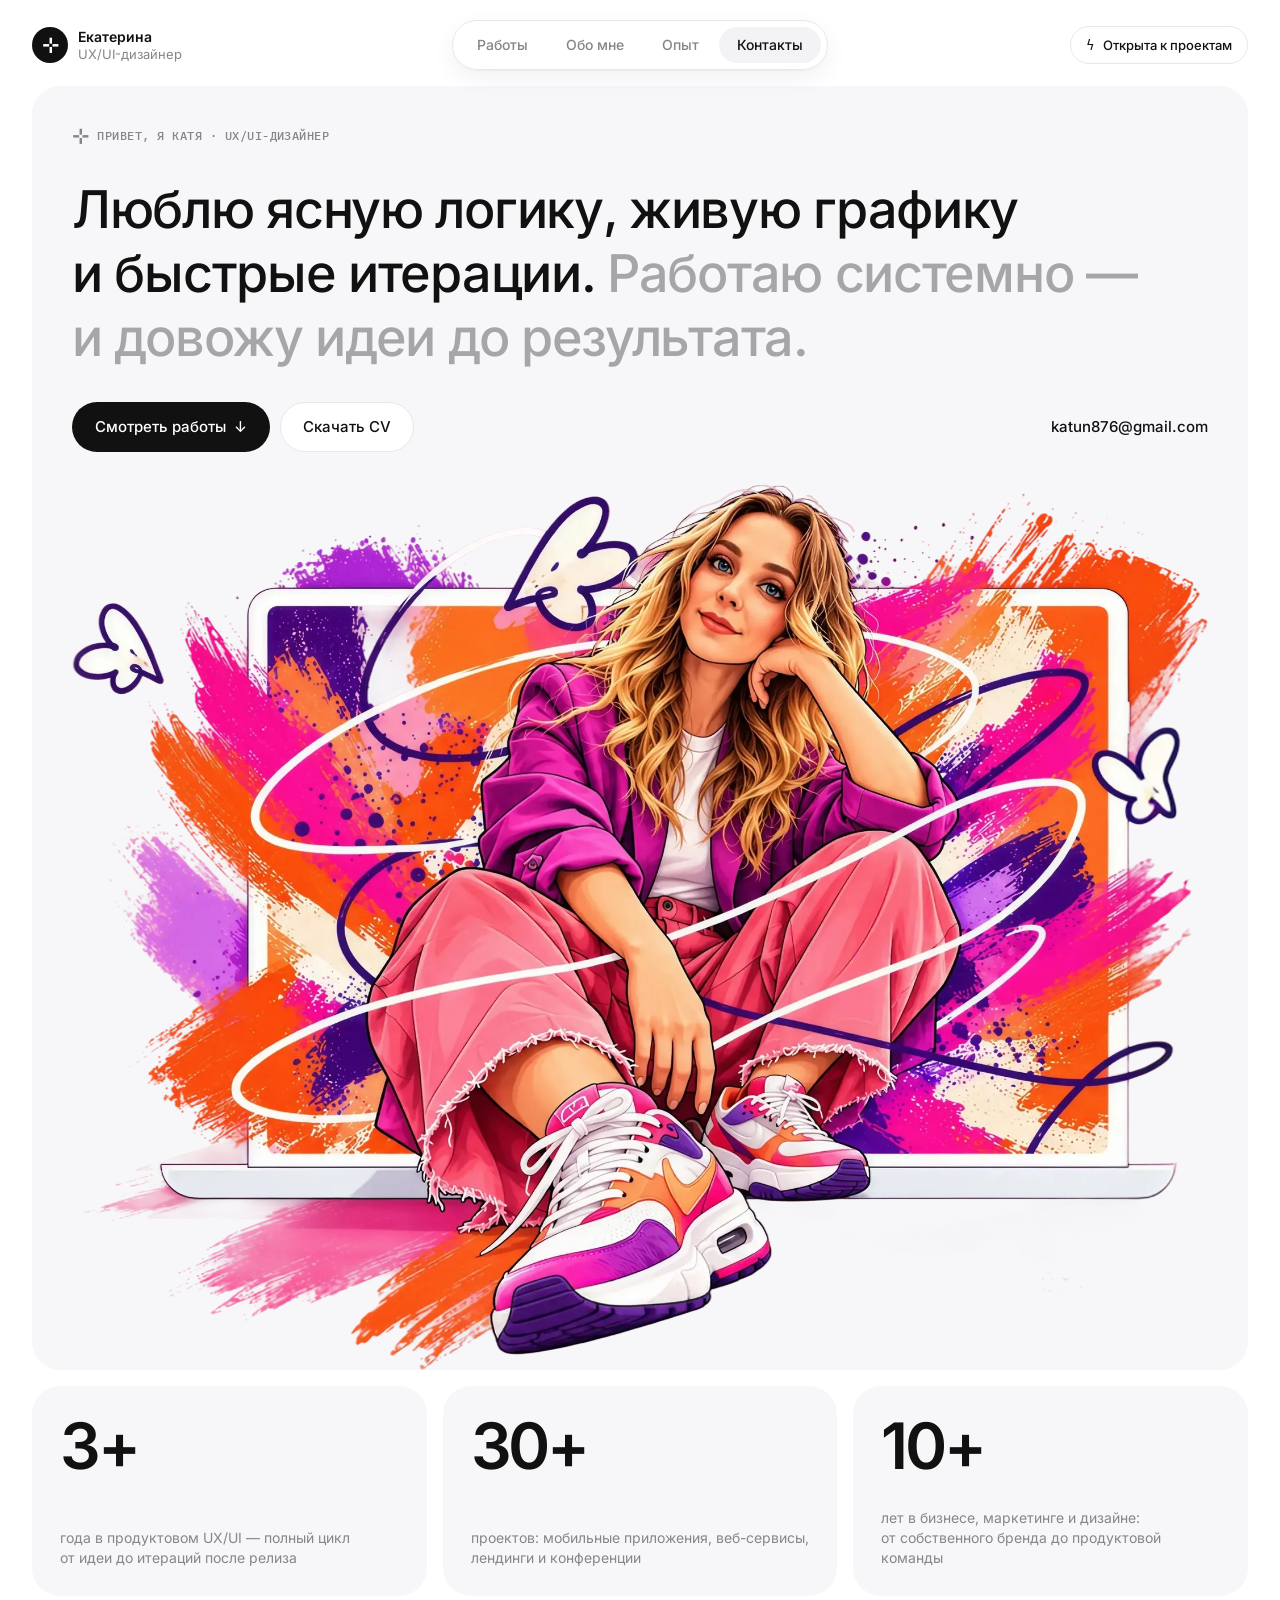
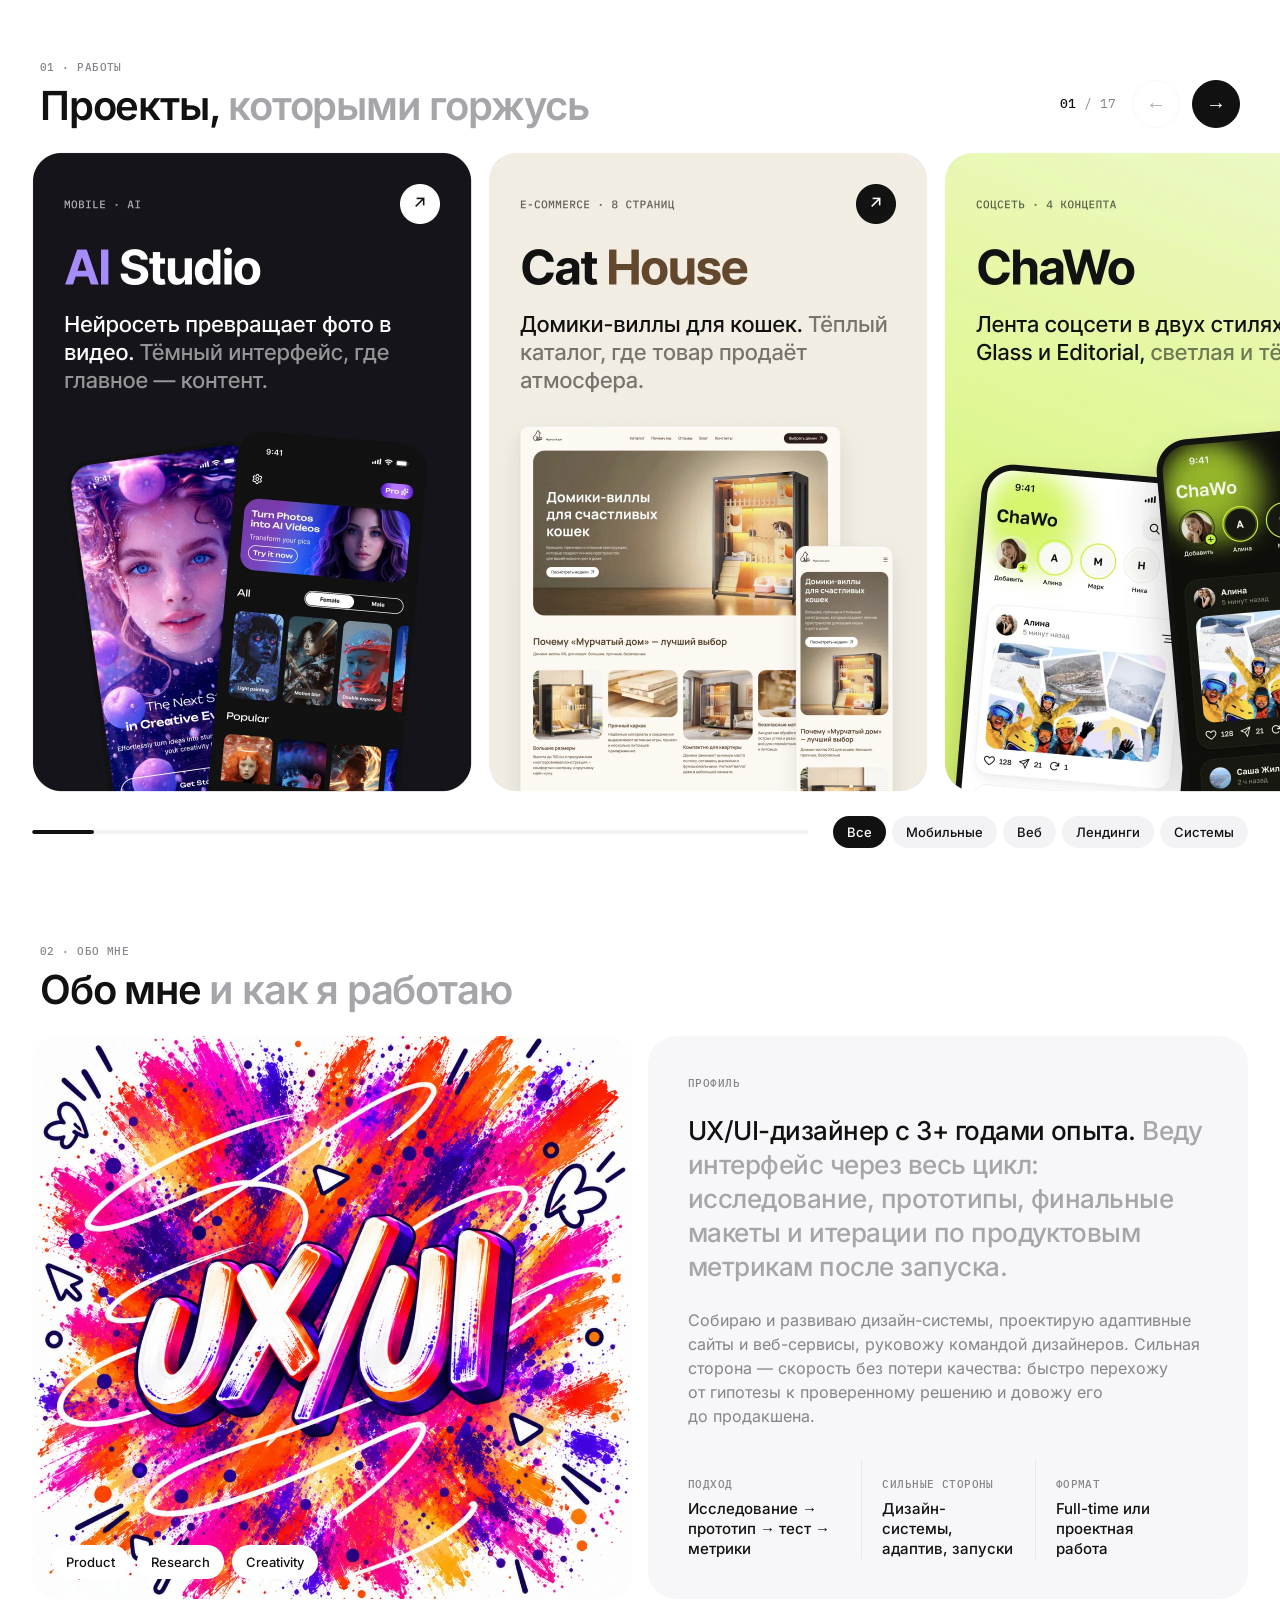
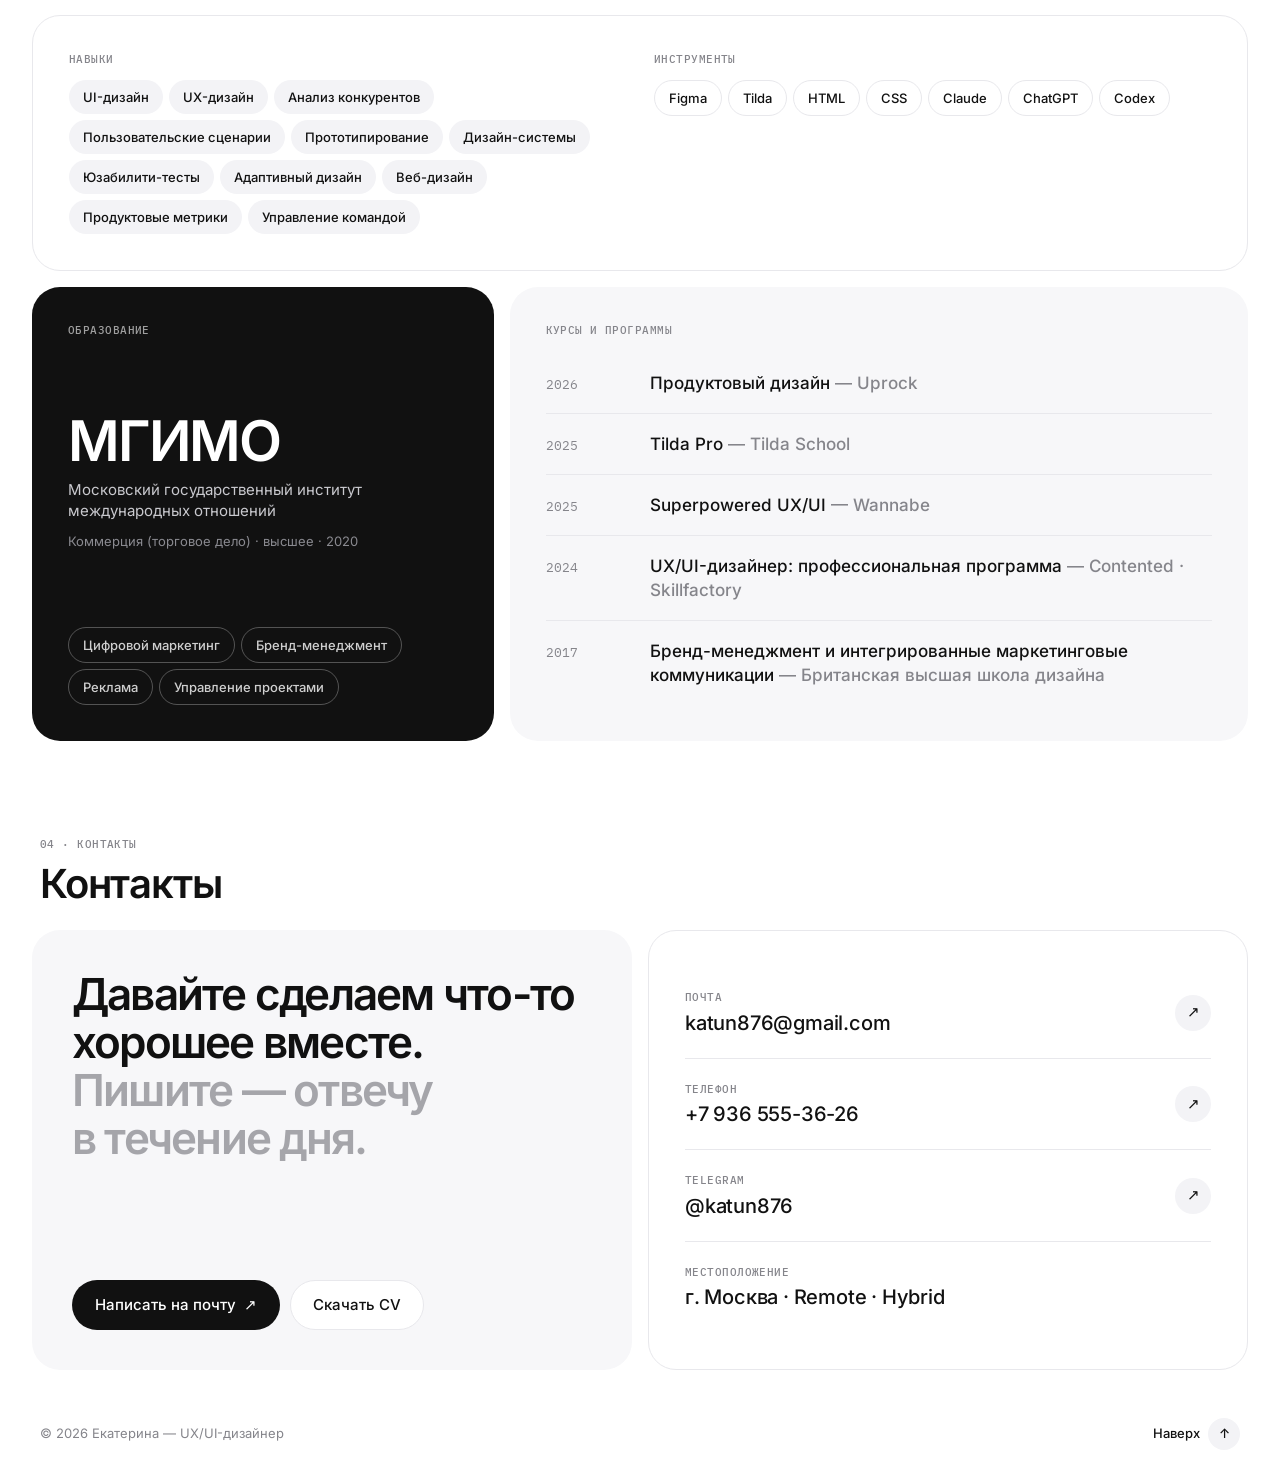
==== commit 6639e19d: "Add files via upload" ====
--- a/index.html
+++ b/index.html
@@ -14,12 +14,12 @@
   <link rel="preload" as="font" type="font/woff2" href="assets/fonts/inter-cyrillic-wght-normal.woff2" crossorigin>
   <link rel="preload" as="image" href="assets/hero.webp" media="(min-width: 701px)">
   <link rel="preload" as="image" href="assets/hero-mobile.webp" media="(max-width: 700px)">
-  <link rel="stylesheet" href="styles.css?v=7">
+  <link rel="stylesheet" href="styles.css?v=8">
 </head>
-<body>
+<body id="top">
   <a class="skip-link" href="#main">Перейти к содержанию</a>
 
-  <header class="site-header" id="top">
+  <header class="site-header">
     <div class="shell site-header__inner">
       <a class="identity" href="#top" aria-label="Екатерина, UX/UI-дизайнер — в начало">
         <span class="identity__mark" aria-hidden="true">⊹</span>
@@ -86,27 +86,30 @@
 
       <div class="track-wrap">
         <ul class="project-track" id="project-track" tabindex="0" aria-label="Проекты — листайте горизонтально">
-          <li class="project" data-tags="mobile"><a class="project__open" href="https://www.figma.com/design/eOOjtQfrGaVqP1HREPsbx4/%D0%AF%D0%9A%D0%9E%D0%92%D0%9B%D0%95%D0%92%D0%90-%D0%95%D0%9A%D0%90%D0%A2%D0%95%D0%A0%D0%98%D0%9D%D0%90?node-id=8449-8514" target="_blank" rel="noopener"><img src="assets/works/ai.webp?v=7" width="880" height="1280" loading="lazy" alt=""><span class="sr-only"><b>AI Studio</b> — Mobile · AI. Нейросеть превращает фото в видео. Тёмный интерфейс, где главное — контент. Открыть в Figma.</span></a></li>
-          <li class="project" data-tags="web"><a class="project__open" href="https://www.figma.com/design/eOOjtQfrGaVqP1HREPsbx4/%D0%AF%D0%9A%D0%9E%D0%92%D0%9B%D0%95%D0%92%D0%90-%D0%95%D0%9A%D0%90%D0%A2%D0%95%D0%A0%D0%98%D0%9D%D0%90?node-id=8449-8514" target="_blank" rel="noopener"><img src="assets/works/cat.webp?v=7" width="880" height="1280" loading="lazy" alt=""><span class="sr-only"><b>Cat House</b> — E-commerce · 8 страниц. Домики-виллы для кошек. Тёплый каталог, где товар продаёт атмосфера. Открыть в Figma.</span></a></li>
-          <li class="project" data-tags="mobile"><a class="project__open" href="https://www.figma.com/design/eOOjtQfrGaVqP1HREPsbx4/%D0%AF%D0%9A%D0%9E%D0%92%D0%9B%D0%95%D0%92%D0%90-%D0%95%D0%9A%D0%90%D0%A2%D0%95%D0%A0%D0%98%D0%9D%D0%90?node-id=8449-8514" target="_blank" rel="noopener"><img src="assets/works/chawo.webp?v=7" width="880" height="1280" loading="lazy" alt=""><span class="sr-only"><b>ChaWo</b> — Соцсеть · 4 концепта. Лента соцсети в двух стилях — Glass и Editorial, светлая и тёмная. Открыть в Figma.</span></a></li>
-          <li class="project" data-tags="landing"><a class="project__open" href="https://www.figma.com/design/eOOjtQfrGaVqP1HREPsbx4/%D0%AF%D0%9A%D0%9E%D0%92%D0%9B%D0%95%D0%92%D0%90-%D0%95%D0%9A%D0%90%D0%A2%D0%95%D0%A0%D0%98%D0%9D%D0%90?node-id=8449-8514" target="_blank" rel="noopener"><img src="assets/works/bigtech.webp?v=7" width="880" height="1280" loading="lazy" alt=""><span class="sr-only"><b>BigTech Camp</b> — Лендинг · 2025. Сайт дизайн-конференции: неон, стекло и расписание дня. Открыть в Figma.</span></a></li>
-          <li class="project" data-tags="mobile landing system"><a class="project__open" href="https://www.figma.com/design/eOOjtQfrGaVqP1HREPsbx4/%D0%AF%D0%9A%D0%9E%D0%92%D0%9B%D0%95%D0%92%D0%90-%D0%95%D0%9A%D0%90%D0%A2%D0%95%D0%A0%D0%98%D0%9D%D0%90?node-id=8449-8514" target="_blank" rel="noopener"><img src="assets/works/wefix.webp?v=7" width="880" height="1280" loading="lazy" alt=""><span class="sr-only"><b>WE FIX</b> — Style board. Мобильное приложение для мастеров по ремонту техники и лендинг. Открыть в Figma.</span></a></li>
-          <li class="project" data-tags="web"><a class="project__open" href="https://www.figma.com/design/eOOjtQfrGaVqP1HREPsbx4/%D0%AF%D0%9A%D0%9E%D0%92%D0%9B%D0%95%D0%92%D0%90-%D0%95%D0%9A%D0%90%D0%A2%D0%95%D0%A0%D0%98%D0%9D%D0%90?node-id=8449-8514" target="_blank" rel="noopener"><img src="assets/works/sportstech.webp?v=7" width="880" height="1280" loading="lazy" alt=""><span class="sr-only"><b>СпортсTech</b> — Корпоративный сайт · 2025. Сайт и платформа для привлечения IT-специалистов. Открыть в Figma.</span></a></li>
-          <li class="project" data-tags="web"><a class="project__open" href="https://www.figma.com/design/eOOjtQfrGaVqP1HREPsbx4/%D0%AF%D0%9A%D0%9E%D0%92%D0%9B%D0%95%D0%92%D0%90-%D0%95%D0%9A%D0%90%D0%A2%D0%95%D0%A0%D0%98%D0%9D%D0%90?node-id=8449-8514" target="_blank" rel="noopener"><img src="assets/works/mayak.webp?v=7" width="880" height="1280" loading="lazy" alt=""><span class="sr-only"><b>Дом с маяком</b> — Веб-сайт · 2025. Сайт с личным кабинетом: заявки, документы и календарь событий. Открыть в Figma.</span></a></li>
-          <li class="project" data-tags="mobile"><a class="project__open" href="https://www.figma.com/design/eOOjtQfrGaVqP1HREPsbx4/%D0%AF%D0%9A%D0%9E%D0%92%D0%9B%D0%95%D0%92%D0%90-%D0%95%D0%9A%D0%90%D0%A2%D0%95%D0%A0%D0%98%D0%9D%D0%90?node-id=8449-8514" target="_blank" rel="noopener"><img src="assets/works/match.webp?v=7" width="880" height="1280" loading="lazy" alt=""><span class="sr-only"><b>W2W Match</b> — Mobile · Момент мэтча. Два бренда понравились друг другу — дальше сообщение и первая коллаба. Открыть в Figma.</span></a></li>
-          <li class="project" data-tags="web"><a class="project__open" href="https://www.figma.com/design/eOOjtQfrGaVqP1HREPsbx4/%D0%AF%D0%9A%D0%9E%D0%92%D0%9B%D0%95%D0%92%D0%90-%D0%95%D0%9A%D0%90%D0%A2%D0%95%D0%A0%D0%98%D0%9D%D0%90?node-id=8449-8514" target="_blank" rel="noopener"><img src="assets/works/temply.webp?v=7" width="880" height="1280" loading="lazy" alt=""><span class="sr-only"><b>Temply.email</b> — Web-сервис · 2024. B2B-платформа для сотрудников «Газпром нефти». Корпоративные рассылки. Открыть в Figma.</span></a></li>
-          <li class="project" data-tags="mobile web"><a class="project__open" href="https://www.figma.com/design/eOOjtQfrGaVqP1HREPsbx4/%D0%AF%D0%9A%D0%9E%D0%92%D0%9B%D0%95%D0%92%D0%90-%D0%95%D0%9A%D0%90%D0%A2%D0%95%D0%A0%D0%98%D0%9D%D0%90?node-id=8449-8514" target="_blank" rel="noopener"><img src="assets/works/bravo.webp?v=7" width="880" height="1280" loading="lazy" alt=""><span class="sr-only"><b>bravo</b> — Сайт и мобильное приложение. Цифровые визитки. Создание первой — за три шага, обмен по QR. Открыть в Figma.</span></a></li>
-          <li class="project" data-tags="landing web"><a class="project__open" href="https://www.figma.com/design/eOOjtQfrGaVqP1HREPsbx4/%D0%AF%D0%9A%D0%9E%D0%92%D0%9B%D0%95%D0%92%D0%90-%D0%95%D0%9A%D0%90%D0%A2%D0%95%D0%A0%D0%98%D0%9D%D0%90?node-id=8449-8514" target="_blank" rel="noopener"><img src="assets/works/bork.webp?v=7" width="880" height="1280" loading="lazy" alt=""><span class="sr-only"><b>BORK</b> — Лендинг · Desktop + Mobile. Лендинг фен-стайлера F732. Премиальная подача продукта и спокойный путь к покупке. Открыть в Figma.</span></a></li>
-          <li class="project" data-tags="mobile"><a class="project__open" href="https://www.figma.com/design/eOOjtQfrGaVqP1HREPsbx4/%D0%AF%D0%9A%D0%9E%D0%92%D0%9B%D0%95%D0%92%D0%90-%D0%95%D0%9A%D0%90%D0%A2%D0%95%D0%A0%D0%98%D0%9D%D0%90?node-id=8449-8514" target="_blank" rel="noopener"><img src="assets/works/calendar.webp?v=7" width="880" height="1280" loading="lazy" alt=""><span class="sr-only"><b>Календарь</b> — Mobile · iOS. Личный планер: день, повторы и напоминания — всё в одной ленте. Открыть в Figma.</span></a></li>
-          <li class="project" data-tags="landing system"><a class="project__open" href="https://www.figma.com/design/eOOjtQfrGaVqP1HREPsbx4/%D0%AF%D0%9A%D0%9E%D0%92%D0%9B%D0%95%D0%92%D0%90-%D0%95%D0%9A%D0%90%D0%A2%D0%95%D0%A0%D0%98%D0%9D%D0%90?node-id=8449-8514" target="_blank" rel="noopener"><img src="assets/works/stom.webp?v=7" width="880" height="1280" loading="lazy" alt=""><span class="sr-only"><b>Стом·Диджитал</b> — Style guide · лендинг. Гайдлайн и лендинг конференции для вебинара по автоматизации в стоматологии. Открыть в Figma.</span></a></li>
-          <li class="project" data-tags="system web"><a class="project__open" href="https://www.figma.com/design/eOOjtQfrGaVqP1HREPsbx4/%D0%AF%D0%9A%D0%9E%D0%92%D0%9B%D0%95%D0%92%D0%90-%D0%95%D0%9A%D0%90%D0%A2%D0%95%D0%A0%D0%98%D0%9D%D0%90?node-id=8449-8514" target="_blank" rel="noopener"><img src="assets/works/anwin.webp?v=7" width="880" height="1280" loading="lazy" alt=""><span class="sr-only"><b>ANWIN</b> — Дизайн-система · 2026. Дизайн-система и новые страницы сайта для агентства недвижимости. Открыть в Figma.</span></a></li>
-          <li class="project" data-tags="mobile"><a class="project__open" href="https://www.figma.com/design/eOOjtQfrGaVqP1HREPsbx4/%D0%AF%D0%9A%D0%9E%D0%92%D0%9B%D0%95%D0%92%D0%90-%D0%95%D0%9A%D0%90%D0%A2%D0%95%D0%A0%D0%98%D0%9D%D0%90?node-id=8449-8514" target="_blank" rel="noopener"><img src="assets/works/designflow.webp?v=7" width="880" height="1280" loading="lazy" alt=""><span class="sr-only"><b>designFlow</b> — Mobile · визиты · файлы. Создание визита, голосовые заметки с расшифровкой и файлы с тегами. Открыть в Figma.</span></a></li>
-          <li class="project" data-tags="web"><a class="project__open" href="https://www.figma.com/design/eOOjtQfrGaVqP1HREPsbx4/%D0%AF%D0%9A%D0%9E%D0%92%D0%9B%D0%95%D0%92%D0%90-%D0%95%D0%9A%D0%90%D0%A2%D0%95%D0%A0%D0%98%D0%9D%D0%90?node-id=8449-8514" target="_blank" rel="noopener"><img src="assets/works/workspace.webp?v=7" width="880" height="1280" loading="lazy" alt=""><span class="sr-only"><b>Detectra</b> — Web-сервис · 2024. B2B-платформа для офиса. Витрина, склад и рабочие места — в одной панели. Открыть в Figma.</span></a></li>
+          <li class="project" data-tags="mobile"><a class="project__open" href="https://www.figma.com/design/eOOjtQfrGaVqP1HREPsbx4/%D0%AF%D0%9A%D0%9E%D0%92%D0%9B%D0%95%D0%92%D0%90-%D0%95%D0%9A%D0%90%D0%A2%D0%95%D0%A0%D0%98%D0%9D%D0%90?node-id=8449-8514" target="_blank" rel="noopener"><img src="assets/works/ai.webp?v=8" width="880" height="1280" loading="lazy" alt=""><span class="sr-only"><b>AI Studio</b> — Mobile · AI. Нейросеть превращает фото в видео. Тёмный интерфейс, где главное — контент. Открыть в Figma.</span></a></li>
+          <li class="project" data-tags="web"><a class="project__open" href="https://www.figma.com/design/eOOjtQfrGaVqP1HREPsbx4/%D0%AF%D0%9A%D0%9E%D0%92%D0%9B%D0%95%D0%92%D0%90-%D0%95%D0%9A%D0%90%D0%A2%D0%95%D0%A0%D0%98%D0%9D%D0%90?node-id=8449-8514" target="_blank" rel="noopener"><img src="assets/works/cat.webp?v=8" width="880" height="1280" loading="lazy" alt=""><span class="sr-only"><b>Cat House</b> — E-commerce · 8 страниц. Домики-виллы для кошек. Тёплый каталог, где товар продаёт атмосфера. Открыть в Figma.</span></a></li>
+          <li class="project" data-tags="mobile"><a class="project__open" href="https://www.figma.com/design/eOOjtQfrGaVqP1HREPsbx4/%D0%AF%D0%9A%D0%9E%D0%92%D0%9B%D0%95%D0%92%D0%90-%D0%95%D0%9A%D0%90%D0%A2%D0%95%D0%A0%D0%98%D0%9D%D0%90?node-id=8449-8514" target="_blank" rel="noopener"><img src="assets/works/chawo.webp?v=8" width="880" height="1280" loading="lazy" alt=""><span class="sr-only"><b>ChaWo</b> — Соцсеть · 4 концепта. Лента соцсети в двух стилях — Glass и Editorial, светлая и тёмная. Открыть в Figma.</span></a></li>
+          <li class="project" data-tags="landing"><a class="project__open" href="https://www.figma.com/design/eOOjtQfrGaVqP1HREPsbx4/%D0%AF%D0%9A%D0%9E%D0%92%D0%9B%D0%95%D0%92%D0%90-%D0%95%D0%9A%D0%90%D0%A2%D0%95%D0%A0%D0%98%D0%9D%D0%90?node-id=8449-8514" target="_blank" rel="noopener"><img src="assets/works/bigtech.webp?v=8" width="880" height="1280" loading="lazy" alt=""><span class="sr-only"><b>BigTech Camp</b> — Лендинг · 2025. Сайт дизайн-конференции: неон, стекло и расписание дня. Открыть в Figma.</span></a></li>
+          <li class="project" data-tags="mobile landing system"><a class="project__open" href="https://www.figma.com/design/eOOjtQfrGaVqP1HREPsbx4/%D0%AF%D0%9A%D0%9E%D0%92%D0%9B%D0%95%D0%92%D0%90-%D0%95%D0%9A%D0%90%D0%A2%D0%95%D0%A0%D0%98%D0%9D%D0%90?node-id=8449-8514" target="_blank" rel="noopener"><img src="assets/works/wefix.webp?v=8" width="880" height="1280" loading="lazy" alt=""><span class="sr-only"><b>WE FIX</b> — Style board. Мобильное приложение для мастеров по ремонту техники и лендинг. Открыть в Figma.</span></a></li>
+          <li class="project" data-tags="web"><a class="project__open" href="https://www.figma.com/design/eOOjtQfrGaVqP1HREPsbx4/%D0%AF%D0%9A%D0%9E%D0%92%D0%9B%D0%95%D0%92%D0%90-%D0%95%D0%9A%D0%90%D0%A2%D0%95%D0%A0%D0%98%D0%9D%D0%90?node-id=8449-8514" target="_blank" rel="noopener"><img src="assets/works/sportstech.webp?v=8" width="880" height="1280" loading="lazy" alt=""><span class="sr-only"><b>СпортсTech</b> — Корпоративный сайт · 2025. Сайт и платформа для привлечения IT-специалистов. Открыть в Figma.</span></a></li>
+          <li class="project" data-tags="web"><a class="project__open" href="https://www.figma.com/design/eOOjtQfrGaVqP1HREPsbx4/%D0%AF%D0%9A%D0%9E%D0%92%D0%9B%D0%95%D0%92%D0%90-%D0%95%D0%9A%D0%90%D0%A2%D0%95%D0%A0%D0%98%D0%9D%D0%90?node-id=8449-8514" target="_blank" rel="noopener"><img src="assets/works/mayak.webp?v=8" width="880" height="1280" loading="lazy" alt=""><span class="sr-only"><b>Дом с маяком</b> — Веб-сайт · 2025. Сайт с личным кабинетом: заявки, документы и календарь событий. Открыть в Figma.</span></a></li>
+          <li class="project" data-tags="mobile"><a class="project__open" href="https://www.figma.com/design/eOOjtQfrGaVqP1HREPsbx4/%D0%AF%D0%9A%D0%9E%D0%92%D0%9B%D0%95%D0%92%D0%90-%D0%95%D0%9A%D0%90%D0%A2%D0%95%D0%A0%D0%98%D0%9D%D0%90?node-id=8449-8514" target="_blank" rel="noopener"><img src="assets/works/match.webp?v=8" width="880" height="1280" loading="lazy" alt=""><span class="sr-only"><b>W2W Match</b> — Mobile · Момент мэтча. Два бренда понравились друг другу — дальше сообщение и первая коллаба. Открыть в Figma.</span></a></li>
+          <li class="project" data-tags="web"><a class="project__open" href="https://www.figma.com/design/eOOjtQfrGaVqP1HREPsbx4/%D0%AF%D0%9A%D0%9E%D0%92%D0%9B%D0%95%D0%92%D0%90-%D0%95%D0%9A%D0%90%D0%A2%D0%95%D0%A0%D0%98%D0%9D%D0%90?node-id=8449-8514" target="_blank" rel="noopener"><img src="assets/works/temply.webp?v=8" width="880" height="1280" loading="lazy" alt=""><span class="sr-only"><b>Temply.email</b> — Web-сервис · 2024. B2B-платформа для сотрудников «Газпром нефти». Корпоративные рассылки. Открыть в Figma.</span></a></li>
+          <li class="project" data-tags="mobile web"><a class="project__open" href="https://www.figma.com/design/eOOjtQfrGaVqP1HREPsbx4/%D0%AF%D0%9A%D0%9E%D0%92%D0%9B%D0%95%D0%92%D0%90-%D0%95%D0%9A%D0%90%D0%A2%D0%95%D0%A0%D0%98%D0%9D%D0%90?node-id=8449-8514" target="_blank" rel="noopener"><img src="assets/works/bravo.webp?v=8" width="880" height="1280" loading="lazy" alt=""><span class="sr-only"><b>bravo</b> — Сайт и мобильное приложение. Цифровые визитки. Создание первой — за три шага, обмен по QR. Открыть в Figma.</span></a></li>
+          <li class="project" data-tags="landing web"><a class="project__open" href="https://www.figma.com/design/eOOjtQfrGaVqP1HREPsbx4/%D0%AF%D0%9A%D0%9E%D0%92%D0%9B%D0%95%D0%92%D0%90-%D0%95%D0%9A%D0%90%D0%A2%D0%95%D0%A0%D0%98%D0%9D%D0%90?node-id=8449-8514" target="_blank" rel="noopener"><img src="assets/works/bork.webp?v=8" width="880" height="1280" loading="lazy" alt=""><span class="sr-only"><b>BORK</b> — Лендинг · Desktop + Mobile. Лендинг фен-стайлера F732. Премиальная подача продукта и спокойный путь к покупке. Открыть в Figma.</span></a></li>
+          <li class="project" data-tags="mobile"><a class="project__open" href="https://www.figma.com/design/eOOjtQfrGaVqP1HREPsbx4/%D0%AF%D0%9A%D0%9E%D0%92%D0%9B%D0%95%D0%92%D0%90-%D0%95%D0%9A%D0%90%D0%A2%D0%95%D0%A0%D0%98%D0%9D%D0%90?node-id=8449-8514" target="_blank" rel="noopener"><img src="assets/works/calendar.webp?v=8" width="880" height="1280" loading="lazy" alt=""><span class="sr-only"><b>Календарь</b> — Mobile · iOS. Личный планер: день, повторы и напоминания — всё в одной ленте. Открыть в Figma.</span></a></li>
+          <li class="project" data-tags="landing system"><a class="project__open" href="https://www.figma.com/design/eOOjtQfrGaVqP1HREPsbx4/%D0%AF%D0%9A%D0%9E%D0%92%D0%9B%D0%95%D0%92%D0%90-%D0%95%D0%9A%D0%90%D0%A2%D0%95%D0%A0%D0%98%D0%9D%D0%90?node-id=8449-8514" target="_blank" rel="noopener"><img src="assets/works/stom.webp?v=8" width="880" height="1280" loading="lazy" alt=""><span class="sr-only"><b>Стом·Диджитал</b> — Style guide · лендинг. Гайдлайн и лендинг конференции для вебинара по автоматизации в стоматологии. Открыть в Figma.</span></a></li>
+          <li class="project" data-tags="system web"><a class="project__open" href="https://www.figma.com/design/eOOjtQfrGaVqP1HREPsbx4/%D0%AF%D0%9A%D0%9E%D0%92%D0%9B%D0%95%D0%92%D0%90-%D0%95%D0%9A%D0%90%D0%A2%D0%95%D0%A0%D0%98%D0%9D%D0%90?node-id=8449-8514" target="_blank" rel="noopener"><img src="assets/works/anwin.webp?v=8" width="880" height="1280" loading="lazy" alt=""><span class="sr-only"><b>ANWIN</b> — Дизайн-система · 2026. Дизайн-система и новые страницы сайта для агентства недвижимости. Открыть в Figma.</span></a></li>
+          <li class="project" data-tags="mobile"><a class="project__open" href="https://www.figma.com/design/eOOjtQfrGaVqP1HREPsbx4/%D0%AF%D0%9A%D0%9E%D0%92%D0%9B%D0%95%D0%92%D0%90-%D0%95%D0%9A%D0%90%D0%A2%D0%95%D0%A0%D0%98%D0%9D%D0%90?node-id=8449-8514" target="_blank" rel="noopener"><img src="assets/works/designflow.webp?v=8" width="880" height="1280" loading="lazy" alt=""><span class="sr-only"><b>designFlow</b> — Mobile · визиты · файлы. Создание визита, голосовые заметки с расшифровкой и файлы с тегами. Открыть в Figma.</span></a></li>
+          <li class="project" data-tags="web"><a class="project__open" href="https://www.figma.com/design/eOOjtQfrGaVqP1HREPsbx4/%D0%AF%D0%9A%D0%9E%D0%92%D0%9B%D0%95%D0%92%D0%90-%D0%95%D0%9A%D0%90%D0%A2%D0%95%D0%A0%D0%98%D0%9D%D0%90?node-id=8449-8514" target="_blank" rel="noopener"><img src="assets/works/workspace.webp?v=8" width="880" height="1280" loading="lazy" alt=""><span class="sr-only"><b>Detectra</b> — Web-сервис · 2024. B2B-платформа для офиса. Витрина, склад и рабочие места — в одной панели. Открыть в Figma.</span></a></li>
           <li class="project project--more" data-tags="all">
             <div class="project--more__inner">
               <p class="label label--light">Больше работ</p>
               <p class="project--more__text">Покажу процесс, исследования и&nbsp;ещё больше макетов — <span>пришлю полное портфолио.</span></p>
-              <a class="button button--white" href="https://t.me/katun876" target="_blank" rel="noopener">Подробнее <span aria-hidden="true">↗</span></a>
+              <div class="project--more__cta">
+                <a class="project--more__tg" href="https://t.me/katun876" target="_blank" rel="noopener"><small>Telegram</small>@katun876</a>
+                <a class="button button--white" href="https://t.me/katun876" target="_blank" rel="noopener" aria-label="Подробнее — написать в Telegram @katun876">Подробнее <span aria-hidden="true">↗</span></a>
+              </div>
             </div>
           </li>
         </ul>
@@ -227,6 +230,6 @@
   </footer>
 
 
-  <script src="script.js?v=7" defer></script>
+  <script src="script.js?v=8" defer></script>
 </body>
 </html>
--- a/styles.css
+++ b/styles.css
@@ -198,6 +198,10 @@
 .project--more__text { font-size: 32px; line-height: 38px; font-weight: 500; letter-spacing: -.03em; }
 .project--more__text span { color: rgba(255, 255, 255, .5); }
 .project--more .button { align-self: flex-start; }
+.project--more__cta { display: flex; flex-direction: column; align-items: flex-start; gap: 20px; }
+.project--more__tg { display: flex; flex-direction: column; gap: 4px; color: var(--white); font-size: 24px; line-height: 1.2; font-weight: 500; letter-spacing: -.02em; }
+.project--more__tg small { font-family: var(--mono, "IBM Plex Mono", monospace); font-size: 11px; letter-spacing: .08em; text-transform: uppercase; color: rgba(255, 255, 255, .5); }
+.project--more__tg:hover { text-decoration: underline; text-underline-offset: 4px; }
 
 .track-footer { display: flex; align-items: center; gap: 24px; margin-top: 24px; }
 .progress { flex: 1; height: 4px; border-radius: 2px; background: var(--panel-2); overflow: hidden; }
@@ -375,6 +379,8 @@
   .project:hover { transform: none; box-shadow: none; }
   .project--more__inner { padding: 22px; }
   .project--more__text { font-size: 24px; line-height: 29px; }
+  .project--more__tg { font-size: 20px; }
+  .project--more__cta { gap: 14px; }
   .track-footer { flex-direction: column; align-items: stretch; gap: 16px; margin-top: 16px; }
   .progress { flex: none; width: 100%; }
   .filters { display: none; }
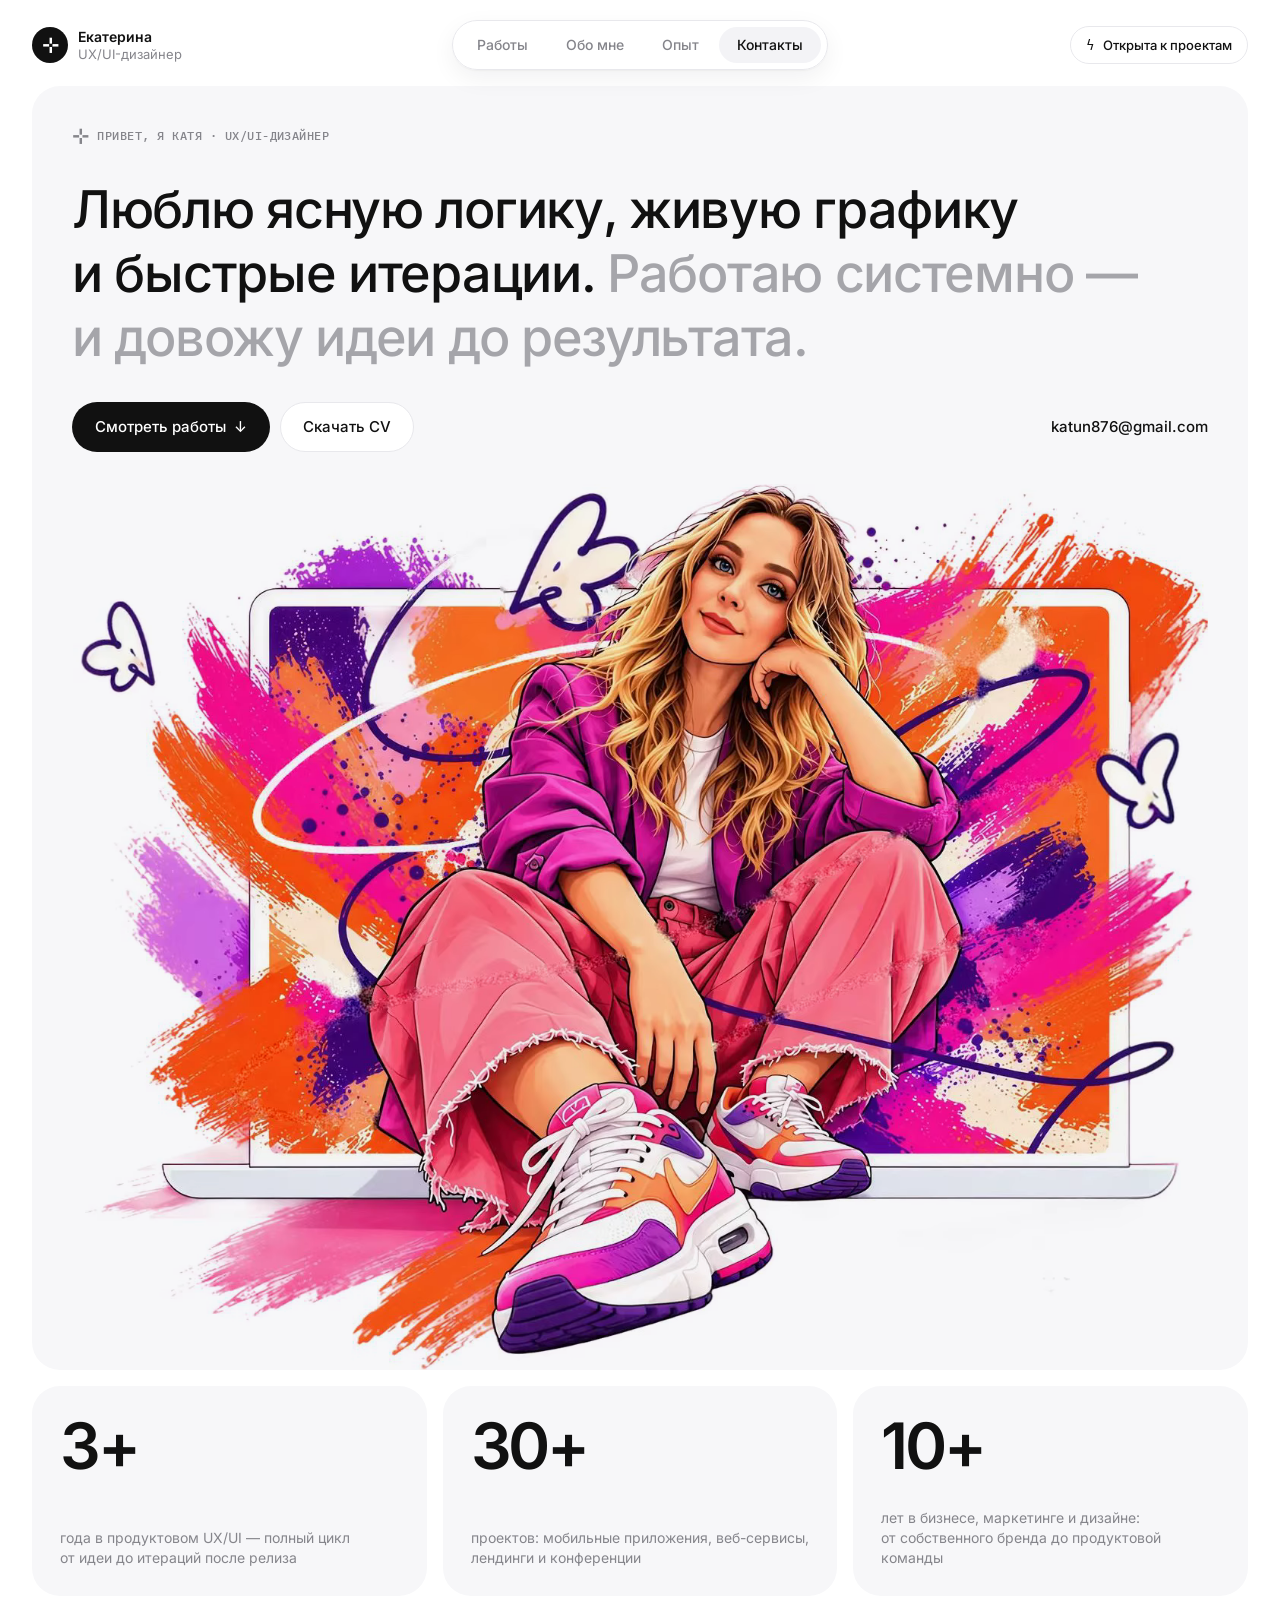
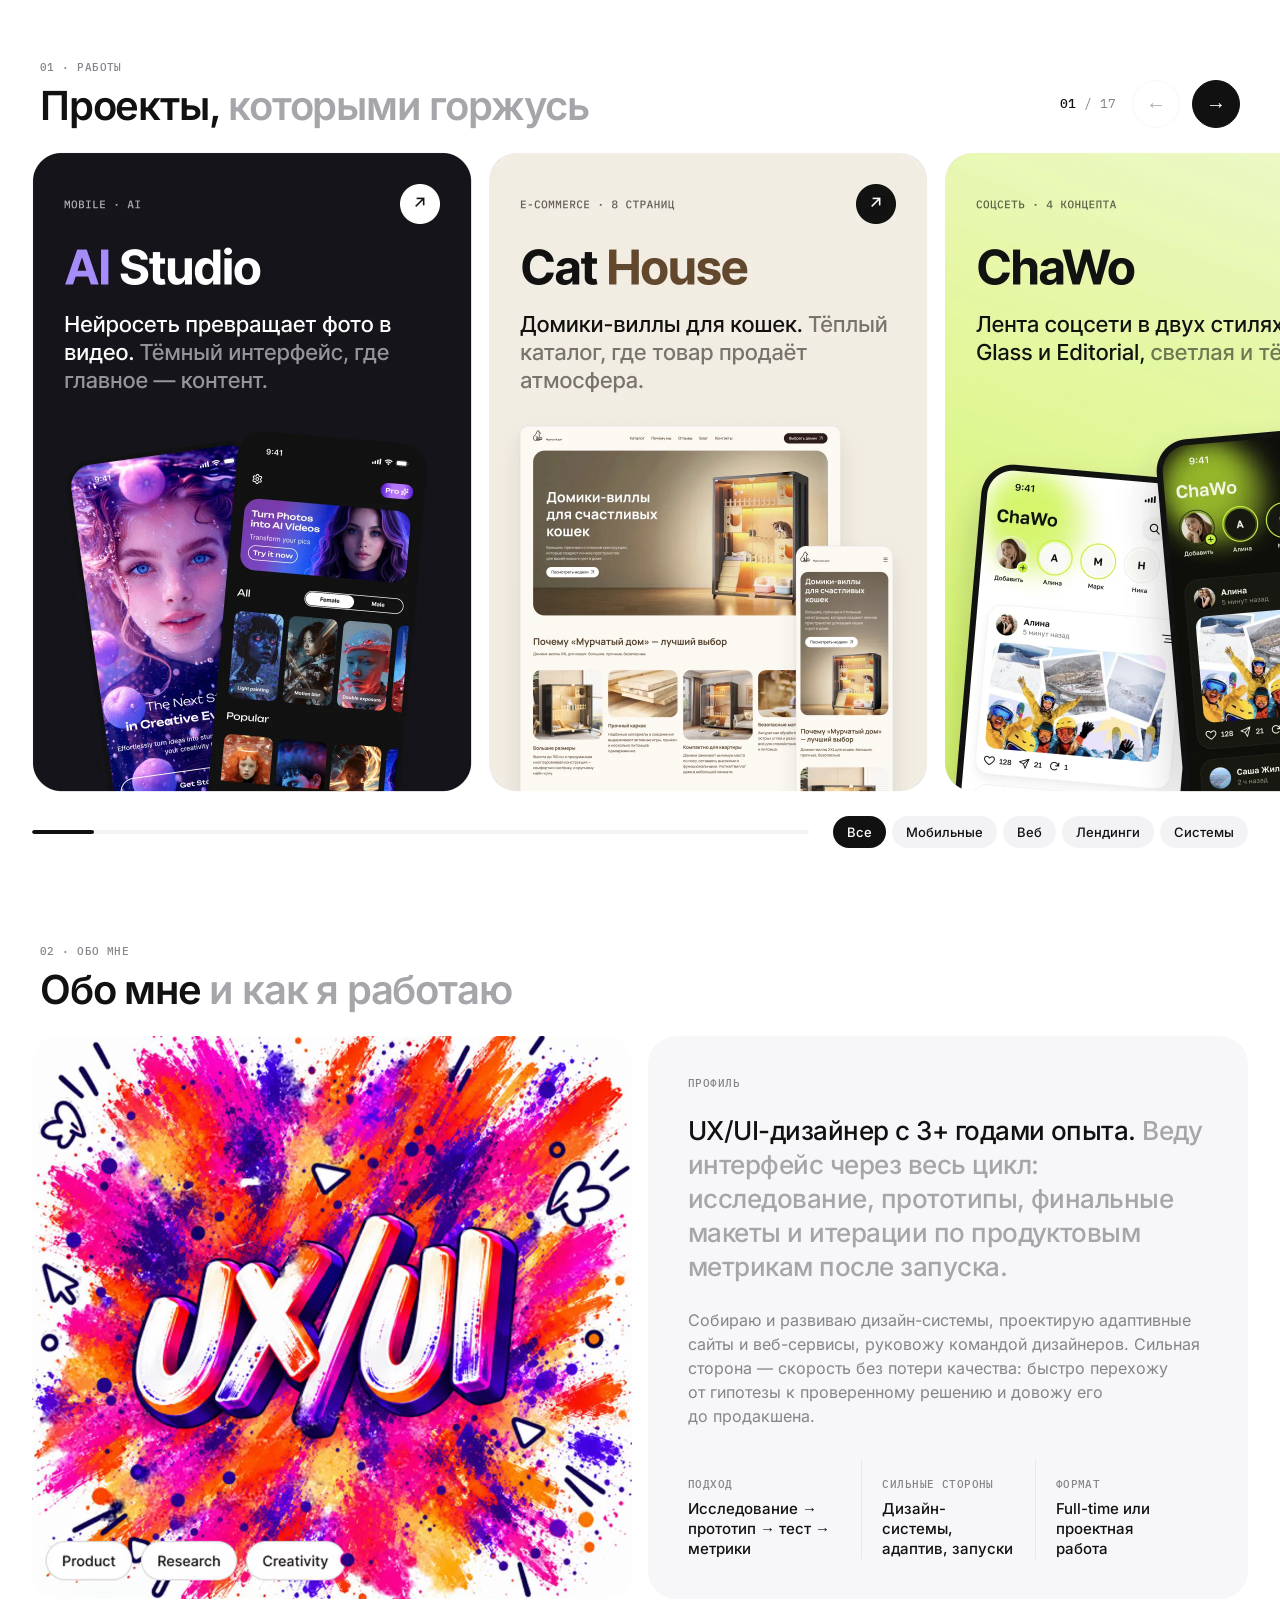
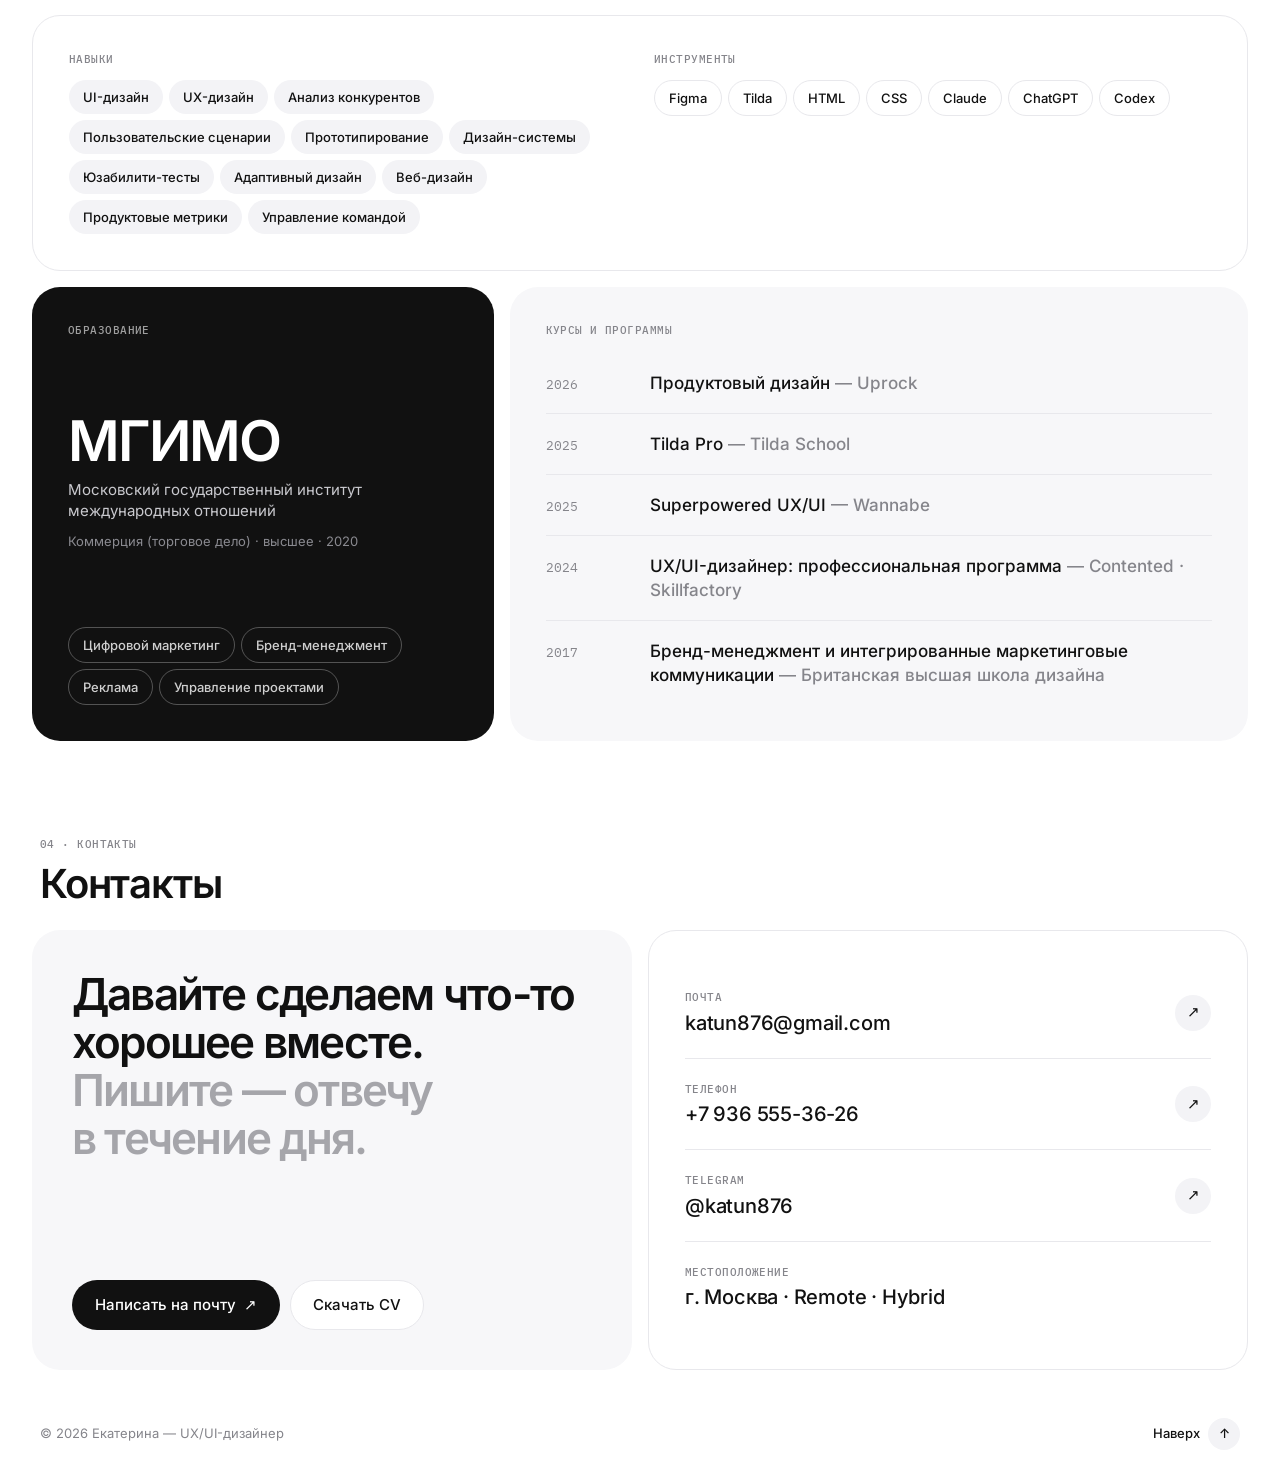
==== commit b5507d10: "Add files via upload" ====
--- a/index.html
+++ b/index.html
@@ -12,9 +12,8 @@
   <meta property="og:image" content="assets/og.jpg">
   <link rel="icon" type="image/svg+xml" href="data:image/svg+xml,%3Csvg xmlns='http://www.w3.org/2000/svg' viewBox='0 0 64 64'%3E%3Crect width='64' height='64' rx='32' fill='%23111'/%3E%3Cpath d='M32 14v36M14 32h36' stroke='%23fff' stroke-width='5' stroke-linecap='round'/%3E%3C/svg%3E">
   <link rel="preload" as="font" type="font/woff2" href="assets/fonts/inter-cyrillic-wght-normal.woff2" crossorigin>
-  <link rel="preload" as="image" href="assets/hero.webp" media="(min-width: 701px)">
-  <link rel="preload" as="image" href="assets/hero-mobile.webp" media="(max-width: 700px)">
-  <link rel="stylesheet" href="styles.css?v=8">
+  <link rel="preload" as="image" href="assets/video/hero-poster.webp" media="(min-width: 701px)">
+  <link rel="stylesheet" href="styles.css?v=10">
 </head>
 <body id="top">
   <a class="skip-link" href="#main">Перейти к содержанию</a>
@@ -55,10 +54,12 @@
           <a class="hero__email" href="mailto:katun876@gmail.com">katun876@gmail.com</a>
         </div>
         <figure class="hero__art">
-          <picture>
-            <source media="(max-width: 700px)" srcset="assets/hero-mobile.webp">
-            <img src="assets/hero.webp" width="2000" height="1559" alt="Иллюстрация: Катя сидит на ноутбуке среди ярких мазков краски" fetchpriority="high">
-          </picture>
+          <video class="hero__video" poster="assets/video/hero-poster.webp" width="1494" height="1166" muted loop playsinline autoplay preload="auto" aria-label="Анимированная иллюстрация: Катя сидит на ноутбуке среди ярких мазков краски">
+            <source media="(max-width: 700px)" src="assets/video/hero-mobile.mp4" type="video/mp4">
+            <source media="(max-width: 700px)" src="assets/video/hero-mobile.webm" type="video/webm">
+            <source src="assets/video/hero.mp4" type="video/mp4">
+            <source src="assets/video/hero.webm" type="video/webm">
+          </video>
         </figure>
       </div>
     </section>
@@ -86,22 +87,22 @@
 
       <div class="track-wrap">
         <ul class="project-track" id="project-track" tabindex="0" aria-label="Проекты — листайте горизонтально">
-          <li class="project" data-tags="mobile"><a class="project__open" href="https://www.figma.com/design/eOOjtQfrGaVqP1HREPsbx4/%D0%AF%D0%9A%D0%9E%D0%92%D0%9B%D0%95%D0%92%D0%90-%D0%95%D0%9A%D0%90%D0%A2%D0%95%D0%A0%D0%98%D0%9D%D0%90?node-id=8449-8514" target="_blank" rel="noopener"><img src="assets/works/ai.webp?v=8" width="880" height="1280" loading="lazy" alt=""><span class="sr-only"><b>AI Studio</b> — Mobile · AI. Нейросеть превращает фото в видео. Тёмный интерфейс, где главное — контент. Открыть в Figma.</span></a></li>
-          <li class="project" data-tags="web"><a class="project__open" href="https://www.figma.com/design/eOOjtQfrGaVqP1HREPsbx4/%D0%AF%D0%9A%D0%9E%D0%92%D0%9B%D0%95%D0%92%D0%90-%D0%95%D0%9A%D0%90%D0%A2%D0%95%D0%A0%D0%98%D0%9D%D0%90?node-id=8449-8514" target="_blank" rel="noopener"><img src="assets/works/cat.webp?v=8" width="880" height="1280" loading="lazy" alt=""><span class="sr-only"><b>Cat House</b> — E-commerce · 8 страниц. Домики-виллы для кошек. Тёплый каталог, где товар продаёт атмосфера. Открыть в Figma.</span></a></li>
-          <li class="project" data-tags="mobile"><a class="project__open" href="https://www.figma.com/design/eOOjtQfrGaVqP1HREPsbx4/%D0%AF%D0%9A%D0%9E%D0%92%D0%9B%D0%95%D0%92%D0%90-%D0%95%D0%9A%D0%90%D0%A2%D0%95%D0%A0%D0%98%D0%9D%D0%90?node-id=8449-8514" target="_blank" rel="noopener"><img src="assets/works/chawo.webp?v=8" width="880" height="1280" loading="lazy" alt=""><span class="sr-only"><b>ChaWo</b> — Соцсеть · 4 концепта. Лента соцсети в двух стилях — Glass и Editorial, светлая и тёмная. Открыть в Figma.</span></a></li>
-          <li class="project" data-tags="landing"><a class="project__open" href="https://www.figma.com/design/eOOjtQfrGaVqP1HREPsbx4/%D0%AF%D0%9A%D0%9E%D0%92%D0%9B%D0%95%D0%92%D0%90-%D0%95%D0%9A%D0%90%D0%A2%D0%95%D0%A0%D0%98%D0%9D%D0%90?node-id=8449-8514" target="_blank" rel="noopener"><img src="assets/works/bigtech.webp?v=8" width="880" height="1280" loading="lazy" alt=""><span class="sr-only"><b>BigTech Camp</b> — Лендинг · 2025. Сайт дизайн-конференции: неон, стекло и расписание дня. Открыть в Figma.</span></a></li>
-          <li class="project" data-tags="mobile landing system"><a class="project__open" href="https://www.figma.com/design/eOOjtQfrGaVqP1HREPsbx4/%D0%AF%D0%9A%D0%9E%D0%92%D0%9B%D0%95%D0%92%D0%90-%D0%95%D0%9A%D0%90%D0%A2%D0%95%D0%A0%D0%98%D0%9D%D0%90?node-id=8449-8514" target="_blank" rel="noopener"><img src="assets/works/wefix.webp?v=8" width="880" height="1280" loading="lazy" alt=""><span class="sr-only"><b>WE FIX</b> — Style board. Мобильное приложение для мастеров по ремонту техники и лендинг. Открыть в Figma.</span></a></li>
-          <li class="project" data-tags="web"><a class="project__open" href="https://www.figma.com/design/eOOjtQfrGaVqP1HREPsbx4/%D0%AF%D0%9A%D0%9E%D0%92%D0%9B%D0%95%D0%92%D0%90-%D0%95%D0%9A%D0%90%D0%A2%D0%95%D0%A0%D0%98%D0%9D%D0%90?node-id=8449-8514" target="_blank" rel="noopener"><img src="assets/works/sportstech.webp?v=8" width="880" height="1280" loading="lazy" alt=""><span class="sr-only"><b>СпортсTech</b> — Корпоративный сайт · 2025. Сайт и платформа для привлечения IT-специалистов. Открыть в Figma.</span></a></li>
-          <li class="project" data-tags="web"><a class="project__open" href="https://www.figma.com/design/eOOjtQfrGaVqP1HREPsbx4/%D0%AF%D0%9A%D0%9E%D0%92%D0%9B%D0%95%D0%92%D0%90-%D0%95%D0%9A%D0%90%D0%A2%D0%95%D0%A0%D0%98%D0%9D%D0%90?node-id=8449-8514" target="_blank" rel="noopener"><img src="assets/works/mayak.webp?v=8" width="880" height="1280" loading="lazy" alt=""><span class="sr-only"><b>Дом с маяком</b> — Веб-сайт · 2025. Сайт с личным кабинетом: заявки, документы и календарь событий. Открыть в Figma.</span></a></li>
-          <li class="project" data-tags="mobile"><a class="project__open" href="https://www.figma.com/design/eOOjtQfrGaVqP1HREPsbx4/%D0%AF%D0%9A%D0%9E%D0%92%D0%9B%D0%95%D0%92%D0%90-%D0%95%D0%9A%D0%90%D0%A2%D0%95%D0%A0%D0%98%D0%9D%D0%90?node-id=8449-8514" target="_blank" rel="noopener"><img src="assets/works/match.webp?v=8" width="880" height="1280" loading="lazy" alt=""><span class="sr-only"><b>W2W Match</b> — Mobile · Момент мэтча. Два бренда понравились друг другу — дальше сообщение и первая коллаба. Открыть в Figma.</span></a></li>
-          <li class="project" data-tags="web"><a class="project__open" href="https://www.figma.com/design/eOOjtQfrGaVqP1HREPsbx4/%D0%AF%D0%9A%D0%9E%D0%92%D0%9B%D0%95%D0%92%D0%90-%D0%95%D0%9A%D0%90%D0%A2%D0%95%D0%A0%D0%98%D0%9D%D0%90?node-id=8449-8514" target="_blank" rel="noopener"><img src="assets/works/temply.webp?v=8" width="880" height="1280" loading="lazy" alt=""><span class="sr-only"><b>Temply.email</b> — Web-сервис · 2024. B2B-платформа для сотрудников «Газпром нефти». Корпоративные рассылки. Открыть в Figma.</span></a></li>
-          <li class="project" data-tags="mobile web"><a class="project__open" href="https://www.figma.com/design/eOOjtQfrGaVqP1HREPsbx4/%D0%AF%D0%9A%D0%9E%D0%92%D0%9B%D0%95%D0%92%D0%90-%D0%95%D0%9A%D0%90%D0%A2%D0%95%D0%A0%D0%98%D0%9D%D0%90?node-id=8449-8514" target="_blank" rel="noopener"><img src="assets/works/bravo.webp?v=8" width="880" height="1280" loading="lazy" alt=""><span class="sr-only"><b>bravo</b> — Сайт и мобильное приложение. Цифровые визитки. Создание первой — за три шага, обмен по QR. Открыть в Figma.</span></a></li>
-          <li class="project" data-tags="landing web"><a class="project__open" href="https://www.figma.com/design/eOOjtQfrGaVqP1HREPsbx4/%D0%AF%D0%9A%D0%9E%D0%92%D0%9B%D0%95%D0%92%D0%90-%D0%95%D0%9A%D0%90%D0%A2%D0%95%D0%A0%D0%98%D0%9D%D0%90?node-id=8449-8514" target="_blank" rel="noopener"><img src="assets/works/bork.webp?v=8" width="880" height="1280" loading="lazy" alt=""><span class="sr-only"><b>BORK</b> — Лендинг · Desktop + Mobile. Лендинг фен-стайлера F732. Премиальная подача продукта и спокойный путь к покупке. Открыть в Figma.</span></a></li>
-          <li class="project" data-tags="mobile"><a class="project__open" href="https://www.figma.com/design/eOOjtQfrGaVqP1HREPsbx4/%D0%AF%D0%9A%D0%9E%D0%92%D0%9B%D0%95%D0%92%D0%90-%D0%95%D0%9A%D0%90%D0%A2%D0%95%D0%A0%D0%98%D0%9D%D0%90?node-id=8449-8514" target="_blank" rel="noopener"><img src="assets/works/calendar.webp?v=8" width="880" height="1280" loading="lazy" alt=""><span class="sr-only"><b>Календарь</b> — Mobile · iOS. Личный планер: день, повторы и напоминания — всё в одной ленте. Открыть в Figma.</span></a></li>
-          <li class="project" data-tags="landing system"><a class="project__open" href="https://www.figma.com/design/eOOjtQfrGaVqP1HREPsbx4/%D0%AF%D0%9A%D0%9E%D0%92%D0%9B%D0%95%D0%92%D0%90-%D0%95%D0%9A%D0%90%D0%A2%D0%95%D0%A0%D0%98%D0%9D%D0%90?node-id=8449-8514" target="_blank" rel="noopener"><img src="assets/works/stom.webp?v=8" width="880" height="1280" loading="lazy" alt=""><span class="sr-only"><b>Стом·Диджитал</b> — Style guide · лендинг. Гайдлайн и лендинг конференции для вебинара по автоматизации в стоматологии. Открыть в Figma.</span></a></li>
-          <li class="project" data-tags="system web"><a class="project__open" href="https://www.figma.com/design/eOOjtQfrGaVqP1HREPsbx4/%D0%AF%D0%9A%D0%9E%D0%92%D0%9B%D0%95%D0%92%D0%90-%D0%95%D0%9A%D0%90%D0%A2%D0%95%D0%A0%D0%98%D0%9D%D0%90?node-id=8449-8514" target="_blank" rel="noopener"><img src="assets/works/anwin.webp?v=8" width="880" height="1280" loading="lazy" alt=""><span class="sr-only"><b>ANWIN</b> — Дизайн-система · 2026. Дизайн-система и новые страницы сайта для агентства недвижимости. Открыть в Figma.</span></a></li>
-          <li class="project" data-tags="mobile"><a class="project__open" href="https://www.figma.com/design/eOOjtQfrGaVqP1HREPsbx4/%D0%AF%D0%9A%D0%9E%D0%92%D0%9B%D0%95%D0%92%D0%90-%D0%95%D0%9A%D0%90%D0%A2%D0%95%D0%A0%D0%98%D0%9D%D0%90?node-id=8449-8514" target="_blank" rel="noopener"><img src="assets/works/designflow.webp?v=8" width="880" height="1280" loading="lazy" alt=""><span class="sr-only"><b>designFlow</b> — Mobile · визиты · файлы. Создание визита, голосовые заметки с расшифровкой и файлы с тегами. Открыть в Figma.</span></a></li>
-          <li class="project" data-tags="web"><a class="project__open" href="https://www.figma.com/design/eOOjtQfrGaVqP1HREPsbx4/%D0%AF%D0%9A%D0%9E%D0%92%D0%9B%D0%95%D0%92%D0%90-%D0%95%D0%9A%D0%90%D0%A2%D0%95%D0%A0%D0%98%D0%9D%D0%90?node-id=8449-8514" target="_blank" rel="noopener"><img src="assets/works/workspace.webp?v=8" width="880" height="1280" loading="lazy" alt=""><span class="sr-only"><b>Detectra</b> — Web-сервис · 2024. B2B-платформа для офиса. Витрина, склад и рабочие места — в одной панели. Открыть в Figma.</span></a></li>
+          <li class="project" data-tags="mobile"><a class="project__open" href="https://www.figma.com/design/eOOjtQfrGaVqP1HREPsbx4/%D0%AF%D0%9A%D0%9E%D0%92%D0%9B%D0%95%D0%92%D0%90-%D0%95%D0%9A%D0%90%D0%A2%D0%95%D0%A0%D0%98%D0%9D%D0%90?node-id=8449-8514" target="_blank" rel="noopener"><img src="assets/works/ai.webp?v=9" width="880" height="1280" loading="lazy" alt=""><span class="sr-only"><b>AI Studio</b> — Mobile · AI. Нейросеть превращает фото в видео. Тёмный интерфейс, где главное — контент. Открыть в Figma.</span></a></li>
+          <li class="project" data-tags="web"><a class="project__open" href="https://www.figma.com/design/eOOjtQfrGaVqP1HREPsbx4/%D0%AF%D0%9A%D0%9E%D0%92%D0%9B%D0%95%D0%92%D0%90-%D0%95%D0%9A%D0%90%D0%A2%D0%95%D0%A0%D0%98%D0%9D%D0%90?node-id=8449-8514" target="_blank" rel="noopener"><img src="assets/works/cat.webp?v=9" width="880" height="1280" loading="lazy" alt=""><span class="sr-only"><b>Cat House</b> — E-commerce · 8 страниц. Домики-виллы для кошек. Тёплый каталог, где товар продаёт атмосфера. Открыть в Figma.</span></a></li>
+          <li class="project" data-tags="mobile"><a class="project__open" href="https://www.figma.com/design/eOOjtQfrGaVqP1HREPsbx4/%D0%AF%D0%9A%D0%9E%D0%92%D0%9B%D0%95%D0%92%D0%90-%D0%95%D0%9A%D0%90%D0%A2%D0%95%D0%A0%D0%98%D0%9D%D0%90?node-id=8449-8514" target="_blank" rel="noopener"><img src="assets/works/chawo.webp?v=9" width="880" height="1280" loading="lazy" alt=""><span class="sr-only"><b>ChaWo</b> — Соцсеть · 4 концепта. Лента соцсети в двух стилях — Glass и Editorial, светлая и тёмная. Открыть в Figma.</span></a></li>
+          <li class="project" data-tags="landing"><a class="project__open" href="https://www.figma.com/design/eOOjtQfrGaVqP1HREPsbx4/%D0%AF%D0%9A%D0%9E%D0%92%D0%9B%D0%95%D0%92%D0%90-%D0%95%D0%9A%D0%90%D0%A2%D0%95%D0%A0%D0%98%D0%9D%D0%90?node-id=8449-8514" target="_blank" rel="noopener"><img src="assets/works/bigtech.webp?v=9" width="880" height="1280" loading="lazy" alt=""><span class="sr-only"><b>BigTech Camp</b> — Лендинг · 2025. Сайт дизайн-конференции: неон, стекло и расписание дня. Открыть в Figma.</span></a></li>
+          <li class="project" data-tags="mobile landing system"><a class="project__open" href="https://www.figma.com/design/eOOjtQfrGaVqP1HREPsbx4/%D0%AF%D0%9A%D0%9E%D0%92%D0%9B%D0%95%D0%92%D0%90-%D0%95%D0%9A%D0%90%D0%A2%D0%95%D0%A0%D0%98%D0%9D%D0%90?node-id=8449-8514" target="_blank" rel="noopener"><img src="assets/works/wefix.webp?v=9" width="880" height="1280" loading="lazy" alt=""><span class="sr-only"><b>WE FIX</b> — Style board. Мобильное приложение для мастеров по ремонту техники и лендинг. Открыть в Figma.</span></a></li>
+          <li class="project" data-tags="web"><a class="project__open" href="https://www.figma.com/design/eOOjtQfrGaVqP1HREPsbx4/%D0%AF%D0%9A%D0%9E%D0%92%D0%9B%D0%95%D0%92%D0%90-%D0%95%D0%9A%D0%90%D0%A2%D0%95%D0%A0%D0%98%D0%9D%D0%90?node-id=8449-8514" target="_blank" rel="noopener"><img src="assets/works/sportstech.webp?v=9" width="880" height="1280" loading="lazy" alt=""><span class="sr-only"><b>СпортсTech</b> — Корпоративный сайт · 2025. Сайт и платформа для привлечения IT-специалистов. Открыть в Figma.</span></a></li>
+          <li class="project" data-tags="web"><a class="project__open" href="https://www.figma.com/design/eOOjtQfrGaVqP1HREPsbx4/%D0%AF%D0%9A%D0%9E%D0%92%D0%9B%D0%95%D0%92%D0%90-%D0%95%D0%9A%D0%90%D0%A2%D0%95%D0%A0%D0%98%D0%9D%D0%90?node-id=8449-8514" target="_blank" rel="noopener"><img src="assets/works/mayak.webp?v=9" width="880" height="1280" loading="lazy" alt=""><span class="sr-only"><b>Дом с маяком</b> — Личный кабинет · 2025. Личный кабинет для семей фонда. Заявка в одно касание, документы и календарь событий. Открыть в Figma.</span></a></li>
+          <li class="project" data-tags="mobile"><a class="project__open" href="https://www.figma.com/design/eOOjtQfrGaVqP1HREPsbx4/%D0%AF%D0%9A%D0%9E%D0%92%D0%9B%D0%95%D0%92%D0%90-%D0%95%D0%9A%D0%90%D0%A2%D0%95%D0%A0%D0%98%D0%9D%D0%90?node-id=8449-8514" target="_blank" rel="noopener"><img src="assets/works/match.webp?v=9" width="880" height="1280" loading="lazy" alt=""><span class="sr-only"><b>W2W Match</b> — Mobile · Момент мэтча. Два бренда понравились друг другу — дальше сообщение и первая коллаба. Открыть в Figma.</span></a></li>
+          <li class="project" data-tags="web"><a class="project__open" href="https://www.figma.com/design/eOOjtQfrGaVqP1HREPsbx4/%D0%AF%D0%9A%D0%9E%D0%92%D0%9B%D0%95%D0%92%D0%90-%D0%95%D0%9A%D0%90%D0%A2%D0%95%D0%A0%D0%98%D0%9D%D0%90?node-id=8449-8514" target="_blank" rel="noopener"><img src="assets/works/temply.webp?v=9" width="880" height="1280" loading="lazy" alt=""><span class="sr-only"><b>Temply.email</b> — Web-сервис · 2024. B2B-платформа для сотрудников «Газпром нефти». Корпоративные рассылки. Открыть в Figma.</span></a></li>
+          <li class="project" data-tags="mobile web"><a class="project__open" href="https://www.figma.com/design/eOOjtQfrGaVqP1HREPsbx4/%D0%AF%D0%9A%D0%9E%D0%92%D0%9B%D0%95%D0%92%D0%90-%D0%95%D0%9A%D0%90%D0%A2%D0%95%D0%A0%D0%98%D0%9D%D0%90?node-id=8449-8514" target="_blank" rel="noopener"><img src="assets/works/bravo.webp?v=9" width="880" height="1280" loading="lazy" alt=""><span class="sr-only"><b>bravo</b> — Сайт и мобильное приложение. Цифровые визитки. Создание первой — за три шага, обмен по QR. Открыть в Figma.</span></a></li>
+          <li class="project" data-tags="landing web"><a class="project__open" href="https://www.figma.com/design/eOOjtQfrGaVqP1HREPsbx4/%D0%AF%D0%9A%D0%9E%D0%92%D0%9B%D0%95%D0%92%D0%90-%D0%95%D0%9A%D0%90%D0%A2%D0%95%D0%A0%D0%98%D0%9D%D0%90?node-id=8449-8514" target="_blank" rel="noopener"><img src="assets/works/bork.webp?v=9" width="880" height="1280" loading="lazy" alt=""><span class="sr-only"><b>BORK</b> — Лендинг · Desktop + Mobile. Лендинг фен-стайлера F732. Премиальная подача продукта и спокойный путь к покупке. Открыть в Figma.</span></a></li>
+          <li class="project" data-tags="mobile"><a class="project__open" href="https://www.figma.com/design/eOOjtQfrGaVqP1HREPsbx4/%D0%AF%D0%9A%D0%9E%D0%92%D0%9B%D0%95%D0%92%D0%90-%D0%95%D0%9A%D0%90%D0%A2%D0%95%D0%A0%D0%98%D0%9D%D0%90?node-id=8449-8514" target="_blank" rel="noopener"><img src="assets/works/calendar.webp?v=9" width="880" height="1280" loading="lazy" alt=""><span class="sr-only"><b>Календарь</b> — Mobile · iOS. Личный планер: день, повторы и напоминания — всё в одной ленте. Открыть в Figma.</span></a></li>
+          <li class="project" data-tags="landing system"><a class="project__open" href="https://www.figma.com/design/eOOjtQfrGaVqP1HREPsbx4/%D0%AF%D0%9A%D0%9E%D0%92%D0%9B%D0%95%D0%92%D0%90-%D0%95%D0%9A%D0%90%D0%A2%D0%95%D0%A0%D0%98%D0%9D%D0%90?node-id=8449-8514" target="_blank" rel="noopener"><img src="assets/works/stom.webp?v=9" width="880" height="1280" loading="lazy" alt=""><span class="sr-only"><b>Стом·Диджитал</b> — Style guide · лендинг. Гайдлайн и лендинг конференции для вебинара по автоматизации в стоматологии. Открыть в Figma.</span></a></li>
+          <li class="project" data-tags="system web"><a class="project__open" href="https://www.figma.com/design/eOOjtQfrGaVqP1HREPsbx4/%D0%AF%D0%9A%D0%9E%D0%92%D0%9B%D0%95%D0%92%D0%90-%D0%95%D0%9A%D0%90%D0%A2%D0%95%D0%A0%D0%98%D0%9D%D0%90?node-id=8449-8514" target="_blank" rel="noopener"><img src="assets/works/anwin.webp?v=9" width="880" height="1280" loading="lazy" alt=""><span class="sr-only"><b>ANWIN</b> — Дизайн-система · 2026. Дизайн-система и новые страницы сайта для агентства недвижимости. Открыть в Figma.</span></a></li>
+          <li class="project" data-tags="mobile"><a class="project__open" href="https://www.figma.com/design/eOOjtQfrGaVqP1HREPsbx4/%D0%AF%D0%9A%D0%9E%D0%92%D0%9B%D0%95%D0%92%D0%90-%D0%95%D0%9A%D0%90%D0%A2%D0%95%D0%A0%D0%98%D0%9D%D0%90?node-id=8449-8514" target="_blank" rel="noopener"><img src="assets/works/designflow.webp?v=9" width="880" height="1280" loading="lazy" alt=""><span class="sr-only"><b>designFlow</b> — Mobile · визиты · файлы. Создание визита, голосовые заметки с расшифровкой и файлы с тегами. Открыть в Figma.</span></a></li>
+          <li class="project" data-tags="web"><a class="project__open" href="https://www.figma.com/design/eOOjtQfrGaVqP1HREPsbx4/%D0%AF%D0%9A%D0%9E%D0%92%D0%9B%D0%95%D0%92%D0%90-%D0%95%D0%9A%D0%90%D0%A2%D0%95%D0%A0%D0%98%D0%9D%D0%90?node-id=8449-8514" target="_blank" rel="noopener"><img src="assets/works/workspace.webp?v=9" width="880" height="1280" loading="lazy" alt=""><span class="sr-only"><b>Detectra</b> — Web-сервис · 2024. B2B-платформа для офиса. Витрина, склад и рабочие места — в одной панели. Открыть в Figma.</span></a></li>
           <li class="project project--more" data-tags="all">
             <div class="project--more__inner">
               <p class="label label--light">Больше работ</p>
@@ -134,14 +135,13 @@
       </div>
       <div class="about-grid">
         <figure class="about-art reveal">
-          <img src="assets/about.webp" width="1128" height="1040" loading="lazy" alt="Иллюстрация «UX/UI» в брызгах краски">
-          <figcaption><span>Product</span><span>Research</span><span>Creativity</span></figcaption>
+          <video class="about-video" poster="assets/video/about-poster.webp" width="1116" height="1028" muted loop playsinline preload="none" aria-label="Анимированная иллюстрация «UX/UI» в брызгах краски: Product, Research, Creativity"><source src="assets/video/about.mp4" type="video/mp4"><source src="assets/video/about.webm" type="video/webm"></video>
         </figure>
         <article class="profile-card reveal">
           <div class="profile-card__top">
             <p class="label">Профиль</p>
             <h3>UX/UI-дизайнер с 3+ годами опыта. <span class="muted">Веду интерфейс через весь цикл: исследование, прототипы, финальные макеты и&nbsp;итерации по&nbsp;продуктовым метрикам после запуска.</span></h3>
-            <img class="profile-card__art" src="assets/about-mobile.webp" width="954" height="888" loading="lazy" alt="Иллюстрация «UX/UI» в брызгах краски">
+            <video class="profile-card__art about-video" poster="assets/video/about-poster.webp" width="640" height="590" muted loop playsinline preload="none" aria-label="Анимированная иллюстрация «UX/UI» в брызгах краски"><source src="assets/video/about-640.mp4" type="video/mp4"><source src="assets/video/about-640.webm" type="video/webm"></video>
             <p class="profile-card__text">Собираю и развиваю дизайн-системы, проектирую адаптивные сайты и&nbsp;веб-сервисы, руковожу командой дизайнеров. Сильная сторона — скорость без потери качества: быстро перехожу от&nbsp;гипотезы к&nbsp;проверенному решению и&nbsp;довожу его до&nbsp;продакшена.</p>
           </div>
           <dl class="facts">
@@ -230,6 +230,6 @@
   </footer>
 
 
-  <script src="script.js?v=8" defer></script>
+  <script src="script.js?v=10" defer></script>
 </body>
 </html>
--- a/styles.css
+++ b/styles.css
@@ -148,6 +148,8 @@
 .hero__art { margin: 32px auto 0; width: 100%; height: 797px; display: flex; justify-content: center; align-items: flex-end; }
 .hero__art picture { height: 100%; display: flex; justify-content: center; }
 .hero__art img { height: 100%; width: auto; object-fit: contain; object-position: bottom center; }
+/* видео снято на белом фоне: multiply растворяет белый в цвете плитки */
+.hero__video { display: block; height: 100%; width: auto; max-width: 100%; aspect-ratio: 2000 / 1559; object-fit: contain; object-position: bottom center; mix-blend-mode: multiply; background: transparent; }
 
 /* Stats ----------------------------------------------------------------- */
 .stats { display: grid; grid-template-columns: repeat(3, 1fr); gap: var(--gap); margin-top: var(--gap); }
@@ -214,7 +216,8 @@
 /* About ----------------------------------------------------------------- */
 .about-grid { display: grid; grid-template-columns: 564px 1fr; gap: var(--gap); }
 .about-art { position: relative; min-height: 520px; border-radius: var(--radius); overflow: hidden; background: var(--panel); }
-.about-art img { position: absolute; inset: 0; width: 100%; height: 100%; object-fit: cover; }
+.about-art img, .about-art video { position: absolute; inset: 0; width: 100%; height: 100%; object-fit: cover; }
+.about-art { background: #fdfdfd; }
 .about-art figcaption { position: absolute; left: 20px; bottom: 20px; display: flex; flex-wrap: wrap; gap: 8px; }
 .about-art figcaption span { padding: 8px 14px; border-radius: 999px; background: var(--white); font-size: 13px; line-height: 18px; font-weight: 500; }
 .profile-card { padding: 40px; border-radius: var(--radius); background: var(--panel); display: flex; flex-direction: column; justify-content: space-between; gap: 32px; }
@@ -358,6 +361,7 @@
   .hero__art { margin-top: 24px; height: auto; aspect-ratio: auto; margin-inline: -20px; width: calc(100% + 40px); }
   .hero__art picture { height: auto; width: 100%; }
   .hero__art img { width: 100%; height: auto; }
+  .hero__video { width: 100%; height: auto; }
 
   /* stats */
   .stats { grid-template-columns: 1fr; }
@@ -389,7 +393,7 @@
   .about-art { display: none; }
   .profile-card { padding: 22px; gap: 24px; }
   .profile-card h3 { font-size: 20px; line-height: 26px; }
-  .profile-card__art { display: block; width: 100%; aspect-ratio: 318 / 296; object-fit: cover; border-radius: 20px; }
+  .profile-card__art { display: block; width: 100%; height: auto; aspect-ratio: 318 / 296; object-fit: cover; border-radius: 20px; background: #fdfdfd; }
   .facts dt { font-size: 14px; }
   .facts dd { font-size: 16px; }
 
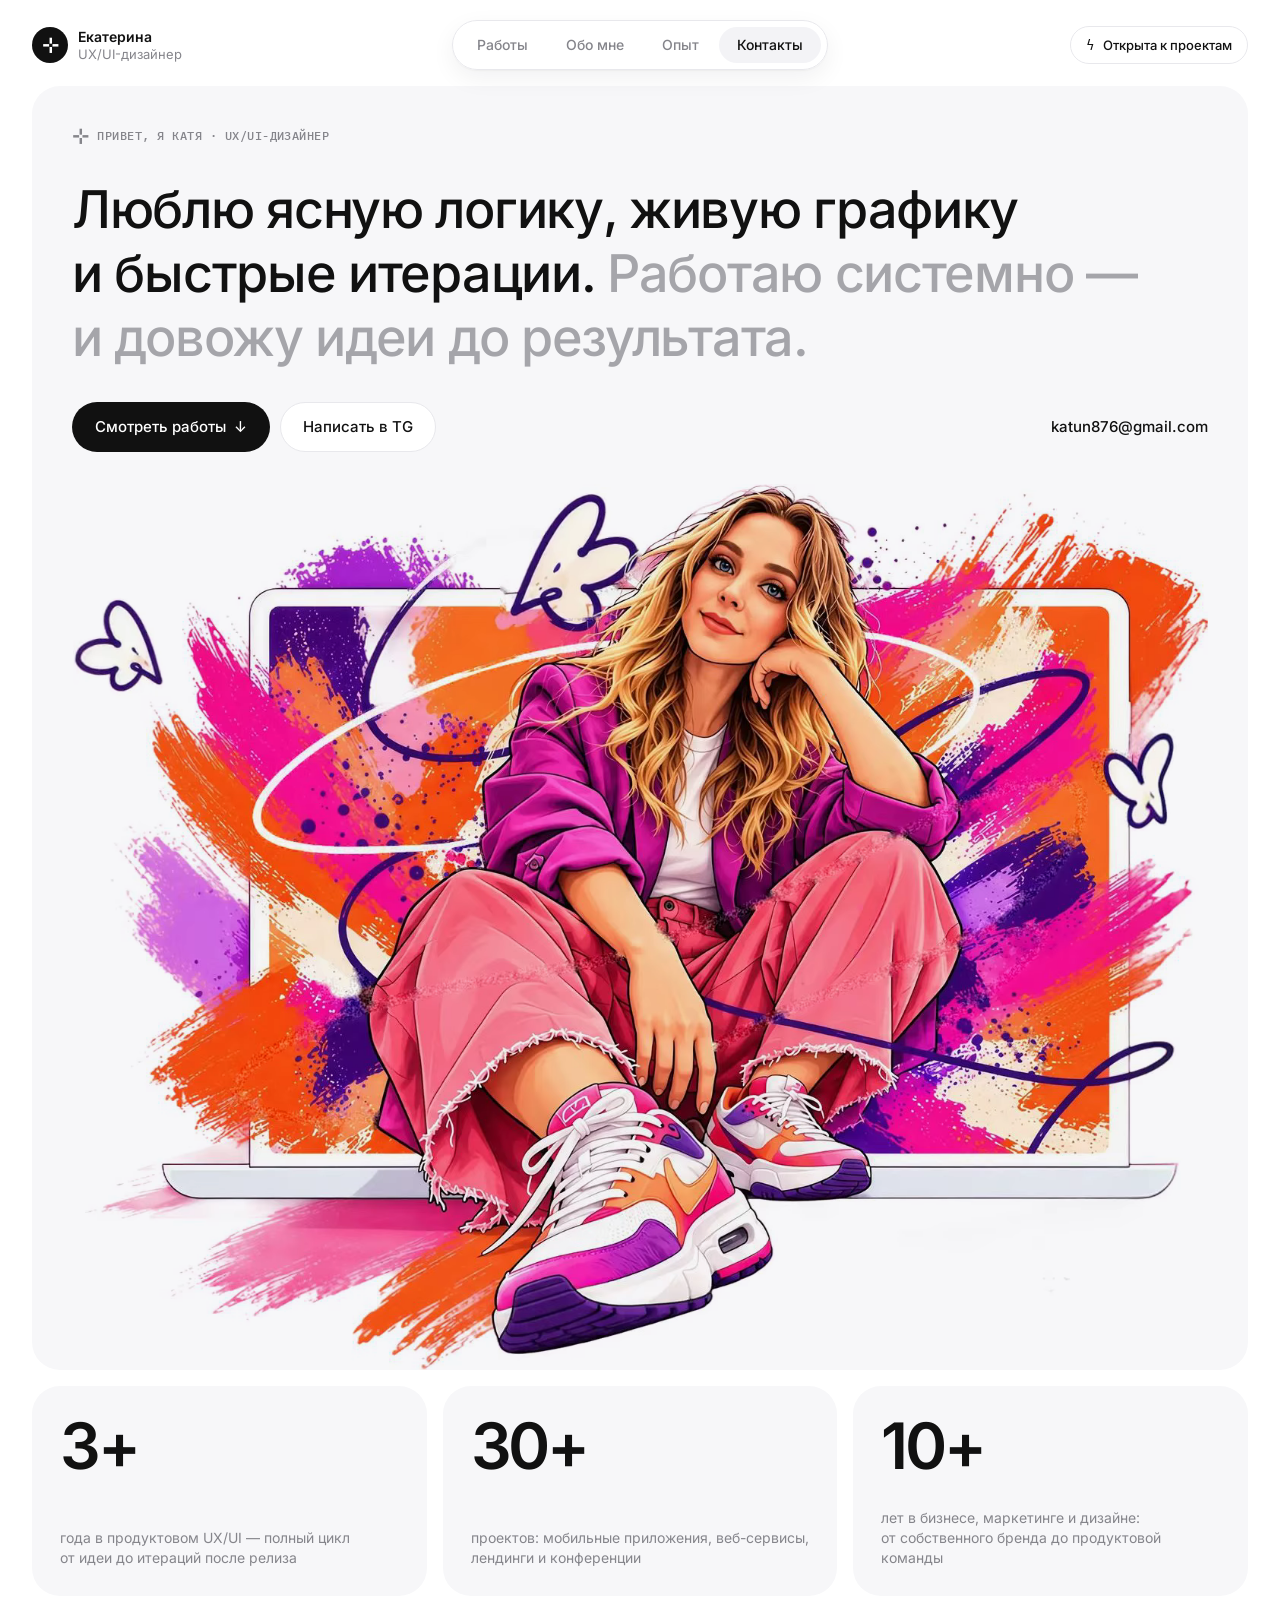
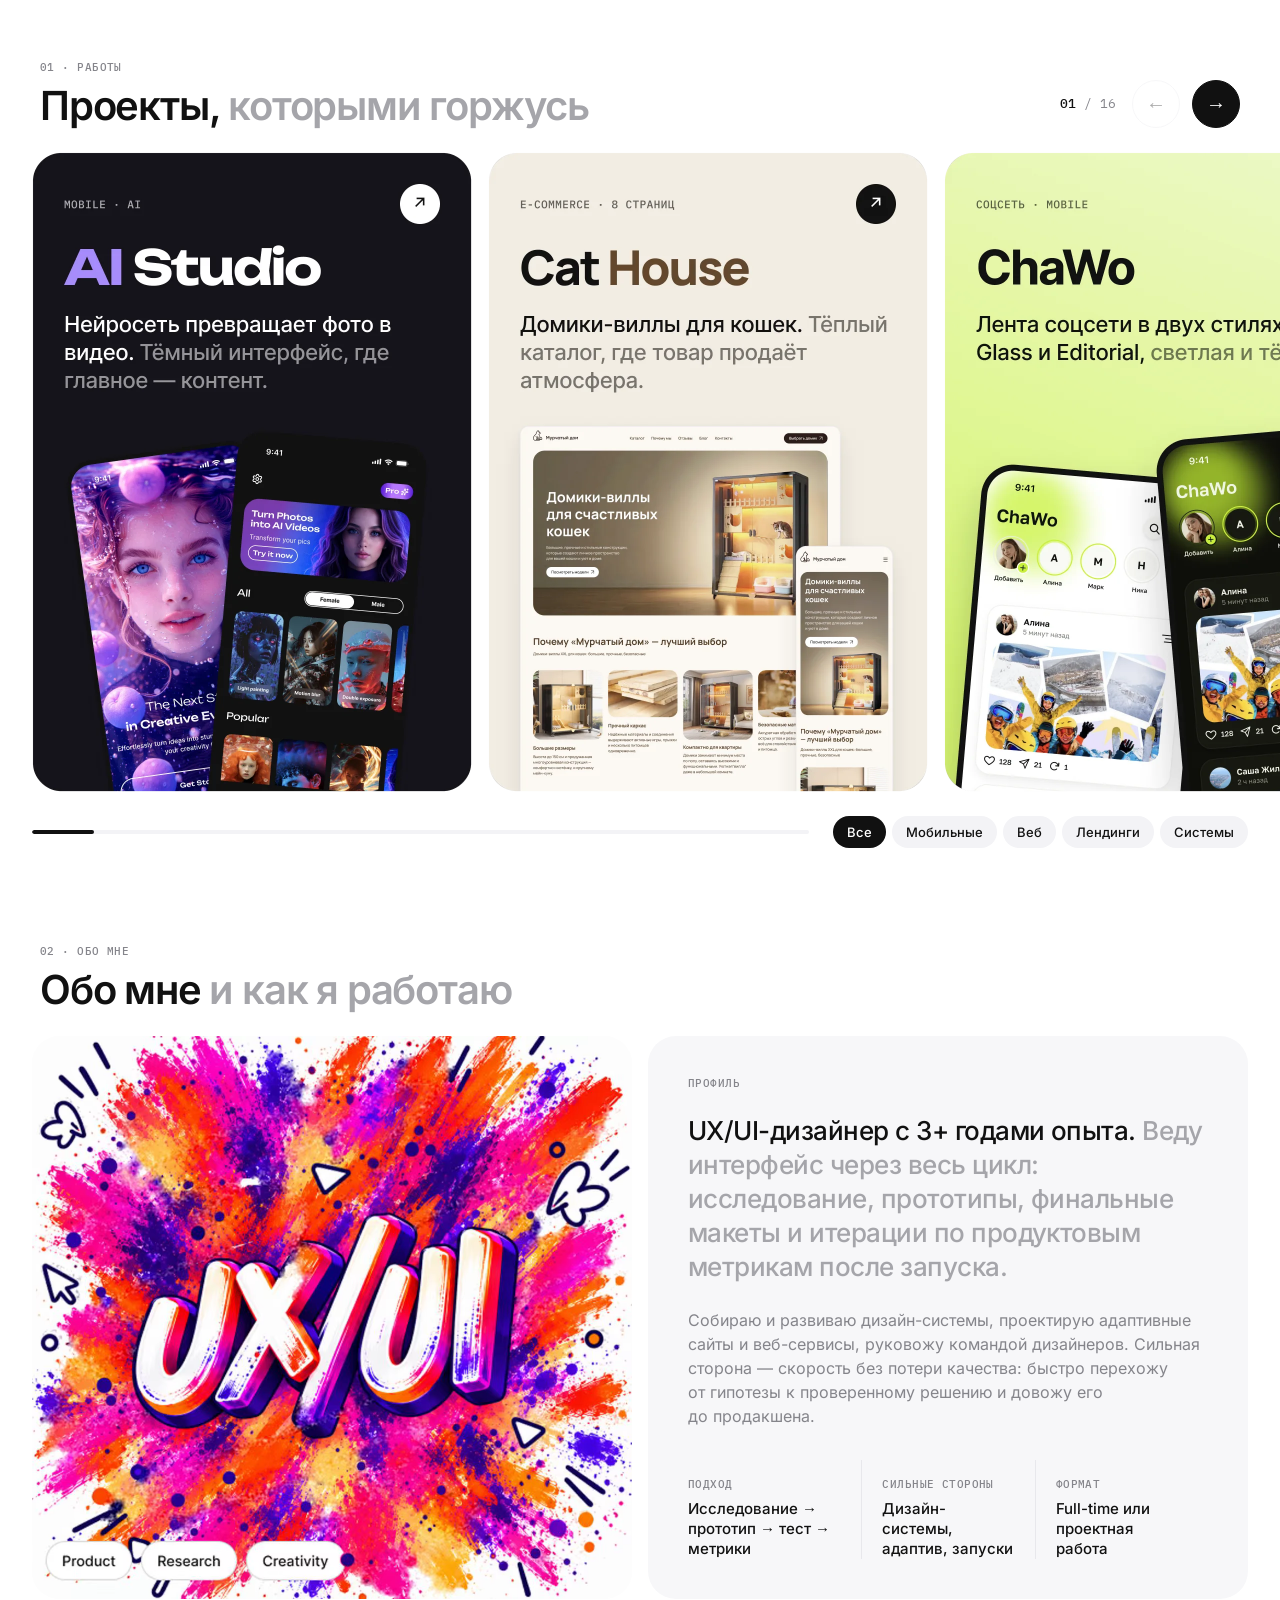
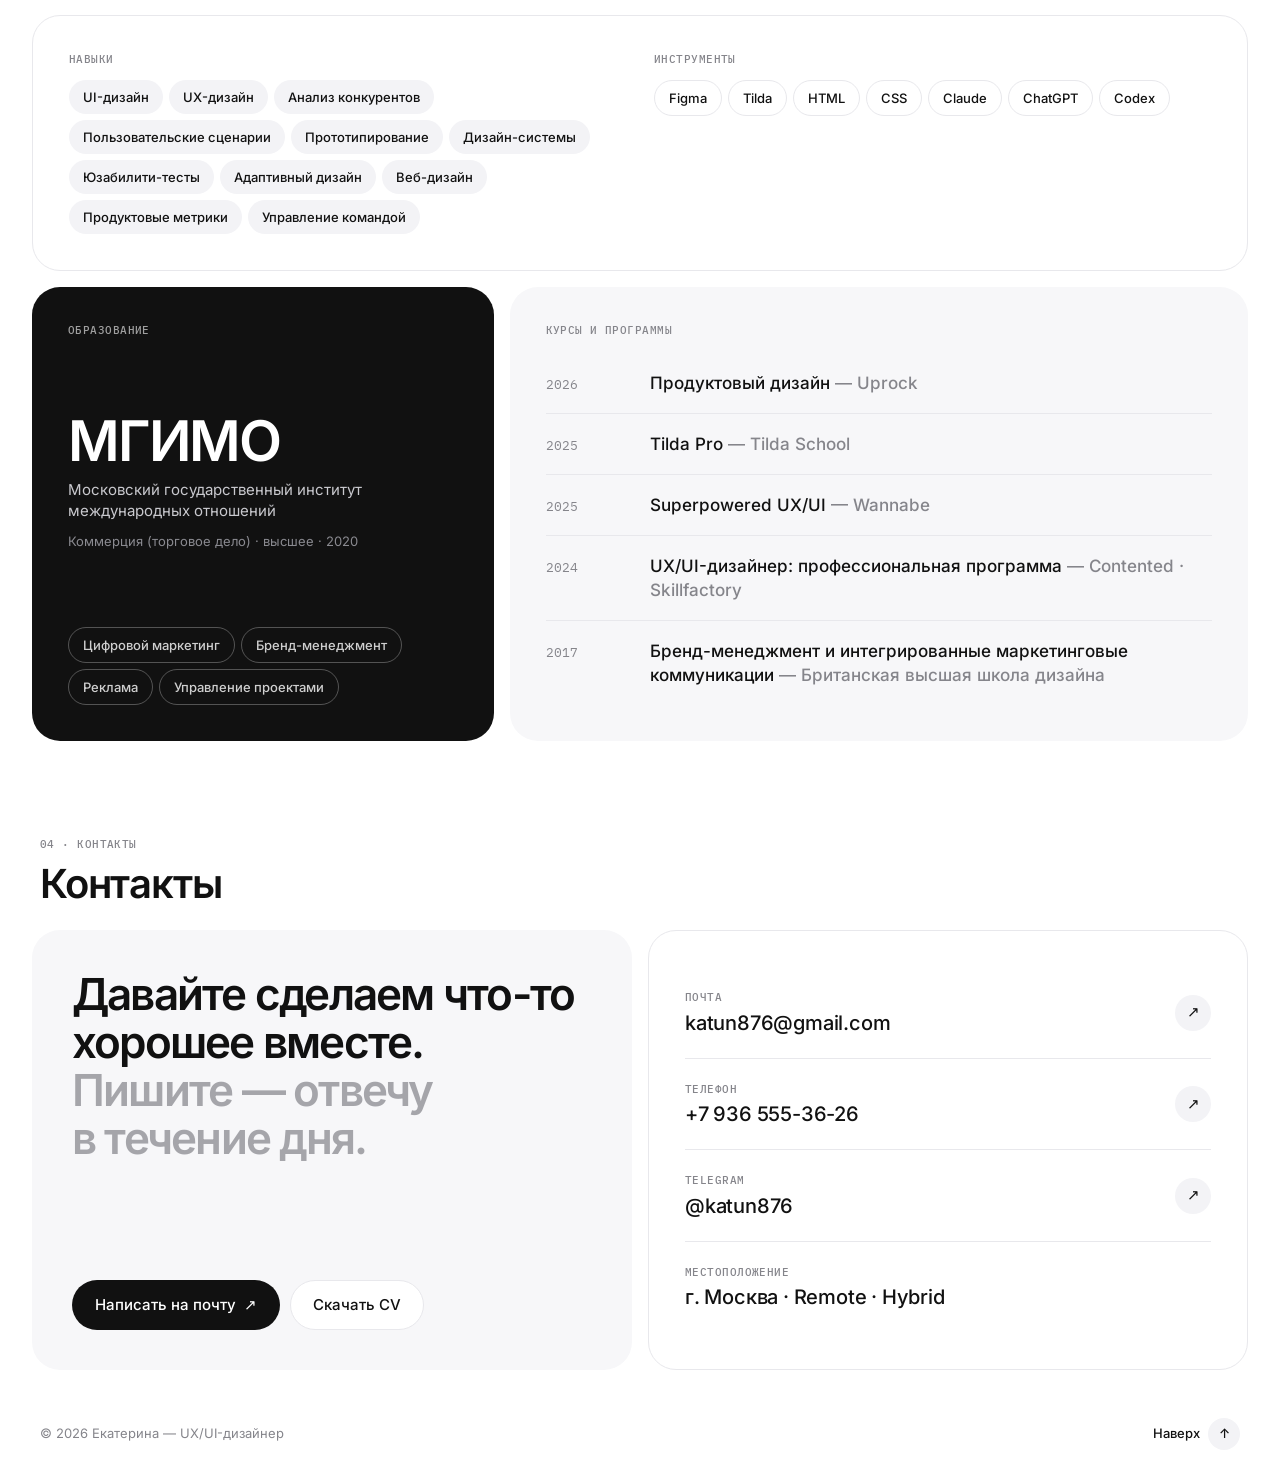
==== commit 22592140: "Add files via upload" ====
--- a/index.html
+++ b/index.html
@@ -49,7 +49,7 @@
         <h1 id="hero-title">Люблю ясную логику, живую графику <br class="br-desktop">и&nbsp;быстрые итерации. <span class="muted">Работаю системно <br class="br-desktop">— и&nbsp;довожу идеи до&nbsp;результата.</span></h1>
         <div class="hero__actions">
           <a class="button button--dark" href="#works">Смотреть работы <span aria-hidden="true">↓</span></a>
-          <a class="button button--light" href="mailto:katun876@gmail.com?subject=%D0%97%D0%B0%D0%BF%D1%80%D0%BE%D1%81%20CV"><span class="only-desktop">Скачать CV</span><span class="only-mobile">CV</span></a>
+          <a class="button button--light" href="https://t.me/katun876" target="_blank" rel="noopener" aria-label="Написать в Telegram @katun876"><span class="only-desktop">Написать в TG</span><span class="only-mobile">TG</span></a>
           <span class="hero__line" aria-hidden="true"></span>
           <a class="hero__email" href="mailto:katun876@gmail.com">katun876@gmail.com</a>
         </div>
@@ -79,7 +79,7 @@
           <h2 id="works-title">Проекты, <span class="muted">которыми горжусь</span></h2>
         </div>
         <div class="carousel-nav">
-          <span class="carousel-nav__count" aria-live="polite"><b id="current-slide">01</b> / <span id="total-slides">17</span></span>
+          <span class="carousel-nav__count" aria-live="polite"><b id="current-slide">01</b> / <span id="total-slides">16</span></span>
           <button class="round-button" type="button" id="prev" aria-label="Предыдущая работа">←</button>
           <button class="round-button round-button--dark" type="button" id="next" aria-label="Следующая работа">→</button>
         </div>
@@ -87,22 +87,21 @@
 
       <div class="track-wrap">
         <ul class="project-track" id="project-track" tabindex="0" aria-label="Проекты — листайте горизонтально">
-          <li class="project" data-tags="mobile"><a class="project__open" href="https://www.figma.com/design/eOOjtQfrGaVqP1HREPsbx4/%D0%AF%D0%9A%D0%9E%D0%92%D0%9B%D0%95%D0%92%D0%90-%D0%95%D0%9A%D0%90%D0%A2%D0%95%D0%A0%D0%98%D0%9D%D0%90?node-id=8449-8514" target="_blank" rel="noopener"><img src="assets/works/ai.webp?v=9" width="880" height="1280" loading="lazy" alt=""><span class="sr-only"><b>AI Studio</b> — Mobile · AI. Нейросеть превращает фото в видео. Тёмный интерфейс, где главное — контент. Открыть в Figma.</span></a></li>
-          <li class="project" data-tags="web"><a class="project__open" href="https://www.figma.com/design/eOOjtQfrGaVqP1HREPsbx4/%D0%AF%D0%9A%D0%9E%D0%92%D0%9B%D0%95%D0%92%D0%90-%D0%95%D0%9A%D0%90%D0%A2%D0%95%D0%A0%D0%98%D0%9D%D0%90?node-id=8449-8514" target="_blank" rel="noopener"><img src="assets/works/cat.webp?v=9" width="880" height="1280" loading="lazy" alt=""><span class="sr-only"><b>Cat House</b> — E-commerce · 8 страниц. Домики-виллы для кошек. Тёплый каталог, где товар продаёт атмосфера. Открыть в Figma.</span></a></li>
-          <li class="project" data-tags="mobile"><a class="project__open" href="https://www.figma.com/design/eOOjtQfrGaVqP1HREPsbx4/%D0%AF%D0%9A%D0%9E%D0%92%D0%9B%D0%95%D0%92%D0%90-%D0%95%D0%9A%D0%90%D0%A2%D0%95%D0%A0%D0%98%D0%9D%D0%90?node-id=8449-8514" target="_blank" rel="noopener"><img src="assets/works/chawo.webp?v=9" width="880" height="1280" loading="lazy" alt=""><span class="sr-only"><b>ChaWo</b> — Соцсеть · 4 концепта. Лента соцсети в двух стилях — Glass и Editorial, светлая и тёмная. Открыть в Figma.</span></a></li>
-          <li class="project" data-tags="landing"><a class="project__open" href="https://www.figma.com/design/eOOjtQfrGaVqP1HREPsbx4/%D0%AF%D0%9A%D0%9E%D0%92%D0%9B%D0%95%D0%92%D0%90-%D0%95%D0%9A%D0%90%D0%A2%D0%95%D0%A0%D0%98%D0%9D%D0%90?node-id=8449-8514" target="_blank" rel="noopener"><img src="assets/works/bigtech.webp?v=9" width="880" height="1280" loading="lazy" alt=""><span class="sr-only"><b>BigTech Camp</b> — Лендинг · 2025. Сайт дизайн-конференции: неон, стекло и расписание дня. Открыть в Figma.</span></a></li>
-          <li class="project" data-tags="mobile landing system"><a class="project__open" href="https://www.figma.com/design/eOOjtQfrGaVqP1HREPsbx4/%D0%AF%D0%9A%D0%9E%D0%92%D0%9B%D0%95%D0%92%D0%90-%D0%95%D0%9A%D0%90%D0%A2%D0%95%D0%A0%D0%98%D0%9D%D0%90?node-id=8449-8514" target="_blank" rel="noopener"><img src="assets/works/wefix.webp?v=9" width="880" height="1280" loading="lazy" alt=""><span class="sr-only"><b>WE FIX</b> — Style board. Мобильное приложение для мастеров по ремонту техники и лендинг. Открыть в Figma.</span></a></li>
-          <li class="project" data-tags="web"><a class="project__open" href="https://www.figma.com/design/eOOjtQfrGaVqP1HREPsbx4/%D0%AF%D0%9A%D0%9E%D0%92%D0%9B%D0%95%D0%92%D0%90-%D0%95%D0%9A%D0%90%D0%A2%D0%95%D0%A0%D0%98%D0%9D%D0%90?node-id=8449-8514" target="_blank" rel="noopener"><img src="assets/works/sportstech.webp?v=9" width="880" height="1280" loading="lazy" alt=""><span class="sr-only"><b>СпортсTech</b> — Корпоративный сайт · 2025. Сайт и платформа для привлечения IT-специалистов. Открыть в Figma.</span></a></li>
-          <li class="project" data-tags="web"><a class="project__open" href="https://www.figma.com/design/eOOjtQfrGaVqP1HREPsbx4/%D0%AF%D0%9A%D0%9E%D0%92%D0%9B%D0%95%D0%92%D0%90-%D0%95%D0%9A%D0%90%D0%A2%D0%95%D0%A0%D0%98%D0%9D%D0%90?node-id=8449-8514" target="_blank" rel="noopener"><img src="assets/works/mayak.webp?v=9" width="880" height="1280" loading="lazy" alt=""><span class="sr-only"><b>Дом с маяком</b> — Личный кабинет · 2025. Личный кабинет для семей фонда. Заявка в одно касание, документы и календарь событий. Открыть в Figma.</span></a></li>
-          <li class="project" data-tags="mobile"><a class="project__open" href="https://www.figma.com/design/eOOjtQfrGaVqP1HREPsbx4/%D0%AF%D0%9A%D0%9E%D0%92%D0%9B%D0%95%D0%92%D0%90-%D0%95%D0%9A%D0%90%D0%A2%D0%95%D0%A0%D0%98%D0%9D%D0%90?node-id=8449-8514" target="_blank" rel="noopener"><img src="assets/works/match.webp?v=9" width="880" height="1280" loading="lazy" alt=""><span class="sr-only"><b>W2W Match</b> — Mobile · Момент мэтча. Два бренда понравились друг другу — дальше сообщение и первая коллаба. Открыть в Figma.</span></a></li>
-          <li class="project" data-tags="web"><a class="project__open" href="https://www.figma.com/design/eOOjtQfrGaVqP1HREPsbx4/%D0%AF%D0%9A%D0%9E%D0%92%D0%9B%D0%95%D0%92%D0%90-%D0%95%D0%9A%D0%90%D0%A2%D0%95%D0%A0%D0%98%D0%9D%D0%90?node-id=8449-8514" target="_blank" rel="noopener"><img src="assets/works/temply.webp?v=9" width="880" height="1280" loading="lazy" alt=""><span class="sr-only"><b>Temply.email</b> — Web-сервис · 2024. B2B-платформа для сотрудников «Газпром нефти». Корпоративные рассылки. Открыть в Figma.</span></a></li>
-          <li class="project" data-tags="mobile web"><a class="project__open" href="https://www.figma.com/design/eOOjtQfrGaVqP1HREPsbx4/%D0%AF%D0%9A%D0%9E%D0%92%D0%9B%D0%95%D0%92%D0%90-%D0%95%D0%9A%D0%90%D0%A2%D0%95%D0%A0%D0%98%D0%9D%D0%90?node-id=8449-8514" target="_blank" rel="noopener"><img src="assets/works/bravo.webp?v=9" width="880" height="1280" loading="lazy" alt=""><span class="sr-only"><b>bravo</b> — Сайт и мобильное приложение. Цифровые визитки. Создание первой — за три шага, обмен по QR. Открыть в Figma.</span></a></li>
-          <li class="project" data-tags="landing web"><a class="project__open" href="https://www.figma.com/design/eOOjtQfrGaVqP1HREPsbx4/%D0%AF%D0%9A%D0%9E%D0%92%D0%9B%D0%95%D0%92%D0%90-%D0%95%D0%9A%D0%90%D0%A2%D0%95%D0%A0%D0%98%D0%9D%D0%90?node-id=8449-8514" target="_blank" rel="noopener"><img src="assets/works/bork.webp?v=9" width="880" height="1280" loading="lazy" alt=""><span class="sr-only"><b>BORK</b> — Лендинг · Desktop + Mobile. Лендинг фен-стайлера F732. Премиальная подача продукта и спокойный путь к покупке. Открыть в Figma.</span></a></li>
-          <li class="project" data-tags="mobile"><a class="project__open" href="https://www.figma.com/design/eOOjtQfrGaVqP1HREPsbx4/%D0%AF%D0%9A%D0%9E%D0%92%D0%9B%D0%95%D0%92%D0%90-%D0%95%D0%9A%D0%90%D0%A2%D0%95%D0%A0%D0%98%D0%9D%D0%90?node-id=8449-8514" target="_blank" rel="noopener"><img src="assets/works/calendar.webp?v=9" width="880" height="1280" loading="lazy" alt=""><span class="sr-only"><b>Календарь</b> — Mobile · iOS. Личный планер: день, повторы и напоминания — всё в одной ленте. Открыть в Figma.</span></a></li>
-          <li class="project" data-tags="landing system"><a class="project__open" href="https://www.figma.com/design/eOOjtQfrGaVqP1HREPsbx4/%D0%AF%D0%9A%D0%9E%D0%92%D0%9B%D0%95%D0%92%D0%90-%D0%95%D0%9A%D0%90%D0%A2%D0%95%D0%A0%D0%98%D0%9D%D0%90?node-id=8449-8514" target="_blank" rel="noopener"><img src="assets/works/stom.webp?v=9" width="880" height="1280" loading="lazy" alt=""><span class="sr-only"><b>Стом·Диджитал</b> — Style guide · лендинг. Гайдлайн и лендинг конференции для вебинара по автоматизации в стоматологии. Открыть в Figma.</span></a></li>
-          <li class="project" data-tags="system web"><a class="project__open" href="https://www.figma.com/design/eOOjtQfrGaVqP1HREPsbx4/%D0%AF%D0%9A%D0%9E%D0%92%D0%9B%D0%95%D0%92%D0%90-%D0%95%D0%9A%D0%90%D0%A2%D0%95%D0%A0%D0%98%D0%9D%D0%90?node-id=8449-8514" target="_blank" rel="noopener"><img src="assets/works/anwin.webp?v=9" width="880" height="1280" loading="lazy" alt=""><span class="sr-only"><b>ANWIN</b> — Дизайн-система · 2026. Дизайн-система и новые страницы сайта для агентства недвижимости. Открыть в Figma.</span></a></li>
-          <li class="project" data-tags="mobile"><a class="project__open" href="https://www.figma.com/design/eOOjtQfrGaVqP1HREPsbx4/%D0%AF%D0%9A%D0%9E%D0%92%D0%9B%D0%95%D0%92%D0%90-%D0%95%D0%9A%D0%90%D0%A2%D0%95%D0%A0%D0%98%D0%9D%D0%90?node-id=8449-8514" target="_blank" rel="noopener"><img src="assets/works/designflow.webp?v=9" width="880" height="1280" loading="lazy" alt=""><span class="sr-only"><b>designFlow</b> — Mobile · визиты · файлы. Создание визита, голосовые заметки с расшифровкой и файлы с тегами. Открыть в Figma.</span></a></li>
-          <li class="project" data-tags="web"><a class="project__open" href="https://www.figma.com/design/eOOjtQfrGaVqP1HREPsbx4/%D0%AF%D0%9A%D0%9E%D0%92%D0%9B%D0%95%D0%92%D0%90-%D0%95%D0%9A%D0%90%D0%A2%D0%95%D0%A0%D0%98%D0%9D%D0%90?node-id=8449-8514" target="_blank" rel="noopener"><img src="assets/works/workspace.webp?v=9" width="880" height="1280" loading="lazy" alt=""><span class="sr-only"><b>Detectra</b> — Web-сервис · 2024. B2B-платформа для офиса. Витрина, склад и рабочие места — в одной панели. Открыть в Figma.</span></a></li>
+          <li class="project" data-tags="mobile"><a class="project__open" href="https://www.figma.com/design/eOOjtQfrGaVqP1HREPsbx4/%D0%AF%D0%9A%D0%9E%D0%92%D0%9B%D0%95%D0%92%D0%90-%D0%95%D0%9A%D0%90%D0%A2%D0%95%D0%A0%D0%98%D0%9D%D0%90?node-id=8449-8514" target="_blank" rel="noopener"><img src="assets/works/ai.webp?v=10" width="880" height="1280" loading="lazy" alt=""><span class="sr-only"><b>AI Studio</b> — Mobile · AI. Нейросеть превращает фото в видео. Тёмный интерфейс, где главное — контент. Открыть в Figma.</span></a></li>
+          <li class="project" data-tags="web"><a class="project__open" href="https://www.figma.com/design/eOOjtQfrGaVqP1HREPsbx4/%D0%AF%D0%9A%D0%9E%D0%92%D0%9B%D0%95%D0%92%D0%90-%D0%95%D0%9A%D0%90%D0%A2%D0%95%D0%A0%D0%98%D0%9D%D0%90?node-id=8449-8514" target="_blank" rel="noopener"><img src="assets/works/cat.webp?v=10" width="880" height="1280" loading="lazy" alt=""><span class="sr-only"><b>Cat House</b> — E-commerce · 8 страниц. Домики-виллы для кошек. Тёплый каталог, где товар продаёт атмосфера. Открыть в Figma.</span></a></li>
+          <li class="project" data-tags="mobile"><a class="project__open" href="https://www.figma.com/design/eOOjtQfrGaVqP1HREPsbx4/%D0%AF%D0%9A%D0%9E%D0%92%D0%9B%D0%95%D0%92%D0%90-%D0%95%D0%9A%D0%90%D0%A2%D0%95%D0%A0%D0%98%D0%9D%D0%90?node-id=8449-8514" target="_blank" rel="noopener"><img src="assets/works/chawo.webp?v=10" width="880" height="1280" loading="lazy" alt=""><span class="sr-only"><b>ChaWo</b> — Соцсеть · Mobile. Лента соцсети в двух стилях — Glass и Editorial, светлая и тёмная. Открыть в Figma.</span></a></li>
+          <li class="project" data-tags="landing"><a class="project__open" href="https://www.figma.com/design/eOOjtQfrGaVqP1HREPsbx4/%D0%AF%D0%9A%D0%9E%D0%92%D0%9B%D0%95%D0%92%D0%90-%D0%95%D0%9A%D0%90%D0%A2%D0%95%D0%A0%D0%98%D0%9D%D0%90?node-id=8449-8514" target="_blank" rel="noopener"><img src="assets/works/bigtech.webp?v=10" width="880" height="1280" loading="lazy" alt=""><span class="sr-only"><b>BigTech Camp</b> — Лендинг · 2025. Сайт дизайн-конференции: неон, стекло и расписание дня. Открыть в Figma.</span></a></li>
+          <li class="project" data-tags="mobile landing"><a class="project__open" href="https://www.figma.com/design/eOOjtQfrGaVqP1HREPsbx4/%D0%AF%D0%9A%D0%9E%D0%92%D0%9B%D0%95%D0%92%D0%90-%D0%95%D0%9A%D0%90%D0%A2%D0%95%D0%A0%D0%98%D0%9D%D0%90?node-id=8449-8514" target="_blank" rel="noopener"><img src="assets/works/wefix.webp?v=10" width="880" height="1280" loading="lazy" alt=""><span class="sr-only"><b>WE FIX</b> — Mobile · 2025. Мобильное приложение для мастеров по ремонту техники и лендинг. Открыть в Figma.</span></a></li>
+          <li class="project" data-tags="web"><a class="project__open" href="https://www.figma.com/design/eOOjtQfrGaVqP1HREPsbx4/%D0%AF%D0%9A%D0%9E%D0%92%D0%9B%D0%95%D0%92%D0%90-%D0%95%D0%9A%D0%90%D0%A2%D0%95%D0%A0%D0%98%D0%9D%D0%90?node-id=8449-8514" target="_blank" rel="noopener"><img src="assets/works/sportstech.webp?v=10" width="880" height="1280" loading="lazy" alt=""><span class="sr-only"><b>СпортсTech</b> — Корпоративный сайт · 2025. Сайт и платформа для привлечения IT-специалистов. Открыть в Figma.</span></a></li>
+          <li class="project" data-tags="web"><a class="project__open" href="https://www.figma.com/design/eOOjtQfrGaVqP1HREPsbx4/%D0%AF%D0%9A%D0%9E%D0%92%D0%9B%D0%95%D0%92%D0%90-%D0%95%D0%9A%D0%90%D0%A2%D0%95%D0%A0%D0%98%D0%9D%D0%90?node-id=8449-8514" target="_blank" rel="noopener"><img src="assets/works/mayak.webp?v=10" width="880" height="1280" loading="lazy" alt=""><span class="sr-only"><b>Дом с маяком</b> — Личный кабинет · 2025. Личный кабинет для семей фонда. Заявка в одно касание, документы и календарь событий. Открыть в Figma.</span></a></li>
+          <li class="project" data-tags="mobile"><a class="project__open" href="https://www.figma.com/design/eOOjtQfrGaVqP1HREPsbx4/%D0%AF%D0%9A%D0%9E%D0%92%D0%9B%D0%95%D0%92%D0%90-%D0%95%D0%9A%D0%90%D0%A2%D0%95%D0%A0%D0%98%D0%9D%D0%90?node-id=8449-8514" target="_blank" rel="noopener"><img src="assets/works/match.webp?v=10" width="880" height="1280" loading="lazy" alt=""><span class="sr-only"><b>W2W Match</b> — Mobile · Момент мэтча. Два бренда понравились друг другу — дальше сообщение и первая коллаба. Открыть в Figma.</span></a></li>
+          <li class="project" data-tags="web"><a class="project__open" href="https://www.figma.com/design/eOOjtQfrGaVqP1HREPsbx4/%D0%AF%D0%9A%D0%9E%D0%92%D0%9B%D0%95%D0%92%D0%90-%D0%95%D0%9A%D0%90%D0%A2%D0%95%D0%A0%D0%98%D0%9D%D0%90?node-id=8449-8514" target="_blank" rel="noopener"><img src="assets/works/temply.webp?v=10" width="880" height="1280" loading="lazy" alt=""><span class="sr-only"><b>Temply.email</b> — Web-сервис · 2024. B2B-платформа для сотрудников «Газпром нефти». Корпоративные рассылки. Открыть в Figma.</span></a></li>
+          <li class="project" data-tags="mobile web"><a class="project__open" href="https://www.figma.com/design/eOOjtQfrGaVqP1HREPsbx4/%D0%AF%D0%9A%D0%9E%D0%92%D0%9B%D0%95%D0%92%D0%90-%D0%95%D0%9A%D0%90%D0%A2%D0%95%D0%A0%D0%98%D0%9D%D0%90?node-id=8449-8514" target="_blank" rel="noopener"><img src="assets/works/bravo.webp?v=10" width="880" height="1280" loading="lazy" alt=""><span class="sr-only"><b>bravo</b> — Сайт и мобильное приложение. Цифровые визитки. Создание первой — за три шага, обмен по QR. Открыть в Figma.</span></a></li>
+          <li class="project" data-tags="landing web"><a class="project__open" href="https://www.figma.com/design/eOOjtQfrGaVqP1HREPsbx4/%D0%AF%D0%9A%D0%9E%D0%92%D0%9B%D0%95%D0%92%D0%90-%D0%95%D0%9A%D0%90%D0%A2%D0%95%D0%A0%D0%98%D0%9D%D0%90?node-id=8449-8514" target="_blank" rel="noopener"><img src="assets/works/bork.webp?v=10" width="880" height="1280" loading="lazy" alt=""><span class="sr-only"><b>BORK</b> — Лендинг · Desktop + Mobile. Лендинг фен-стайлера F732. Премиальная подача продукта и спокойный путь к покупке. Открыть в Figma.</span></a></li>
+          <li class="project" data-tags="mobile"><a class="project__open" href="https://www.figma.com/design/eOOjtQfrGaVqP1HREPsbx4/%D0%AF%D0%9A%D0%9E%D0%92%D0%9B%D0%95%D0%92%D0%90-%D0%95%D0%9A%D0%90%D0%A2%D0%95%D0%A0%D0%98%D0%9D%D0%90?node-id=8449-8514" target="_blank" rel="noopener"><img src="assets/works/calendar.webp?v=10" width="880" height="1280" loading="lazy" alt=""><span class="sr-only"><b>Календарь</b> — Mobile · iOS. Личный планер: день, повторы и напоминания — всё в одной ленте. Открыть в Figma.</span></a></li>
+          <li class="project" data-tags="landing system"><a class="project__open" href="https://www.figma.com/design/eOOjtQfrGaVqP1HREPsbx4/%D0%AF%D0%9A%D0%9E%D0%92%D0%9B%D0%95%D0%92%D0%90-%D0%95%D0%9A%D0%90%D0%A2%D0%95%D0%A0%D0%98%D0%9D%D0%90?node-id=8449-8514" target="_blank" rel="noopener"><img src="assets/works/stom.webp?v=10" width="880" height="1280" loading="lazy" alt=""><span class="sr-only"><b>Стом·Диджитал</b> — Style guide · лендинг. Гайдлайн и лендинг конференции для вебинара по автоматизации в стоматологии. Открыть в Figma.</span></a></li>
+          <li class="project" data-tags="system web"><a class="project__open" href="https://www.figma.com/design/eOOjtQfrGaVqP1HREPsbx4/%D0%AF%D0%9A%D0%9E%D0%92%D0%9B%D0%95%D0%92%D0%90-%D0%95%D0%9A%D0%90%D0%A2%D0%95%D0%A0%D0%98%D0%9D%D0%90?node-id=8449-8514" target="_blank" rel="noopener"><img src="assets/works/anwin.webp?v=10" width="880" height="1280" loading="lazy" alt=""><span class="sr-only"><b>ANWIN</b> — Дизайн-система · 2026. Дизайн-система и новые страницы сайта для агентства недвижимости. Открыть в Figma.</span></a></li>
+          <li class="project" data-tags="mobile"><a class="project__open" href="https://www.figma.com/design/eOOjtQfrGaVqP1HREPsbx4/%D0%AF%D0%9A%D0%9E%D0%92%D0%9B%D0%95%D0%92%D0%90-%D0%95%D0%9A%D0%90%D0%A2%D0%95%D0%A0%D0%98%D0%9D%D0%90?node-id=8449-8514" target="_blank" rel="noopener"><img src="assets/works/designflow.webp?v=10" width="880" height="1280" loading="lazy" alt=""><span class="sr-only"><b>designFlow</b> — Mobile · визиты · файлы. Создание визита, голосовые заметки с расшифровкой и файлы с тегами. Открыть в Figma.</span></a></li>
           <li class="project project--more" data-tags="all">
             <div class="project--more__inner">
               <p class="label label--light">Больше работ</p>
